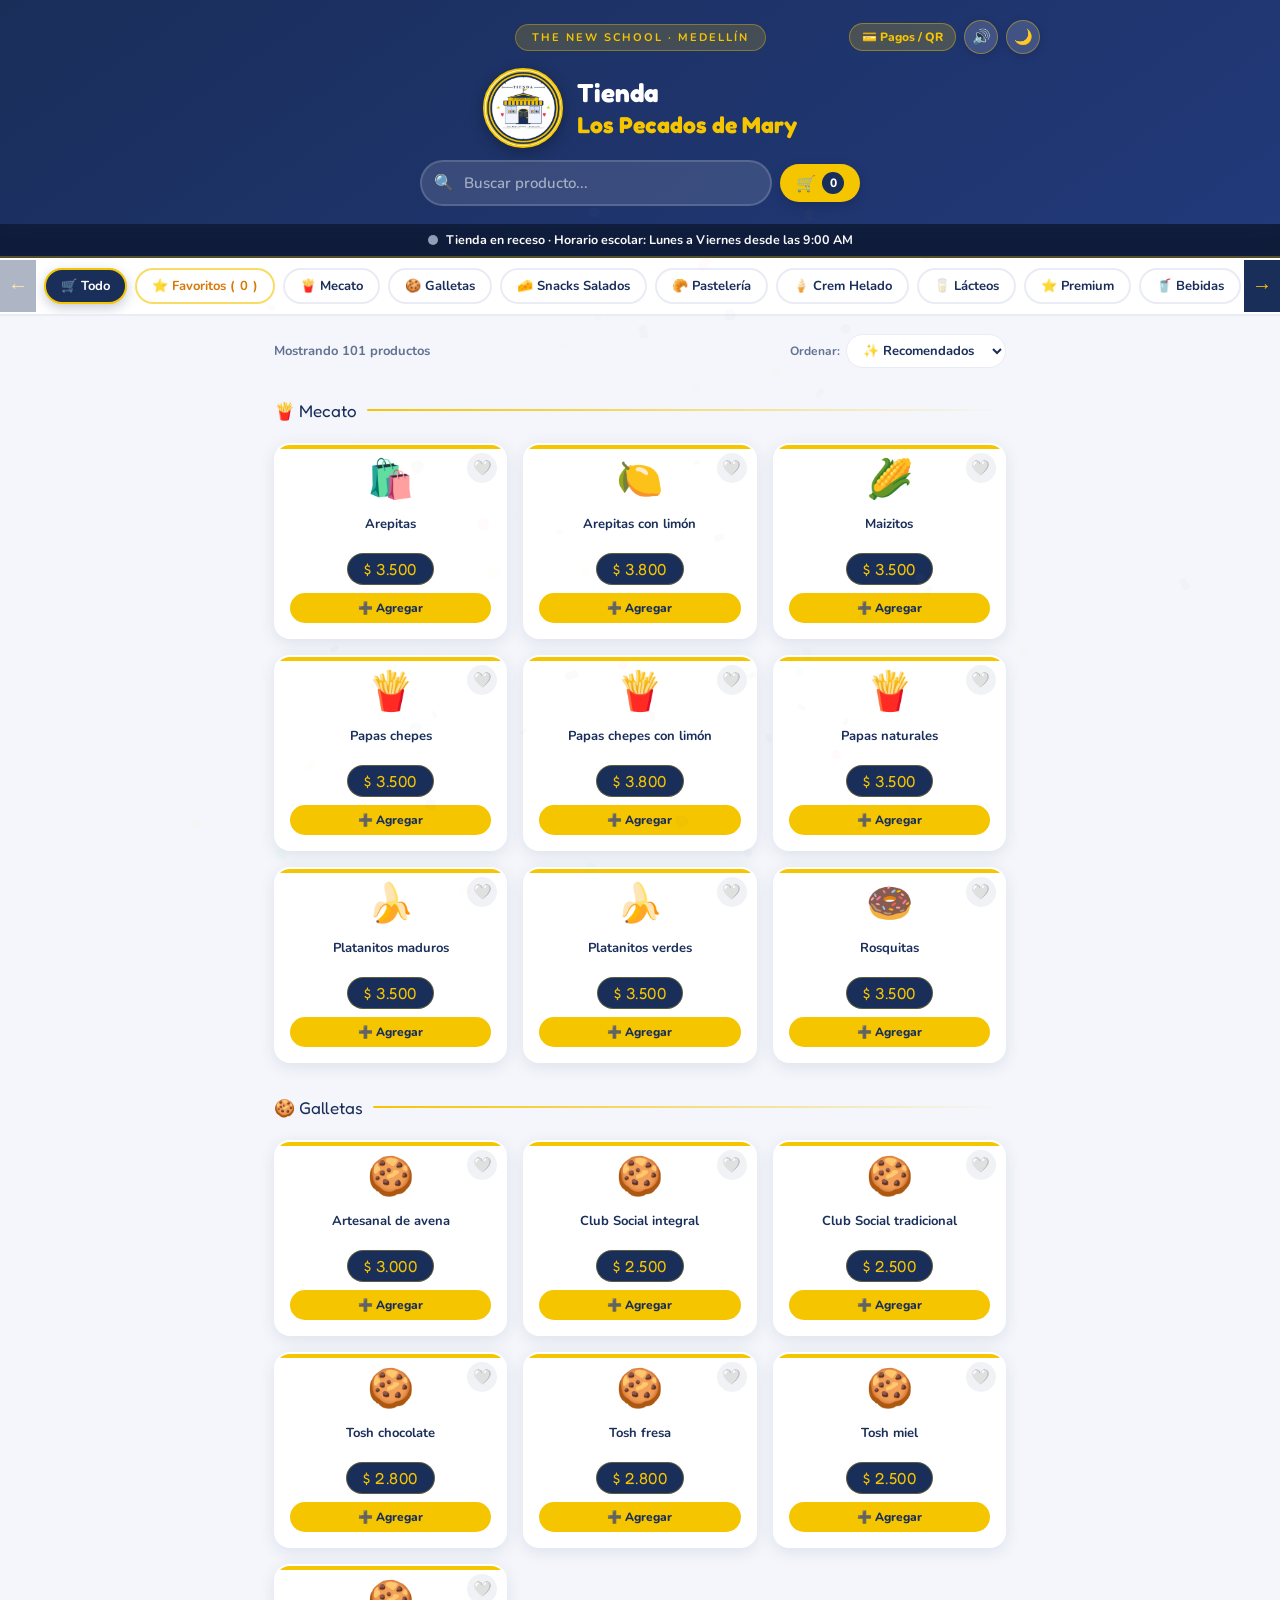
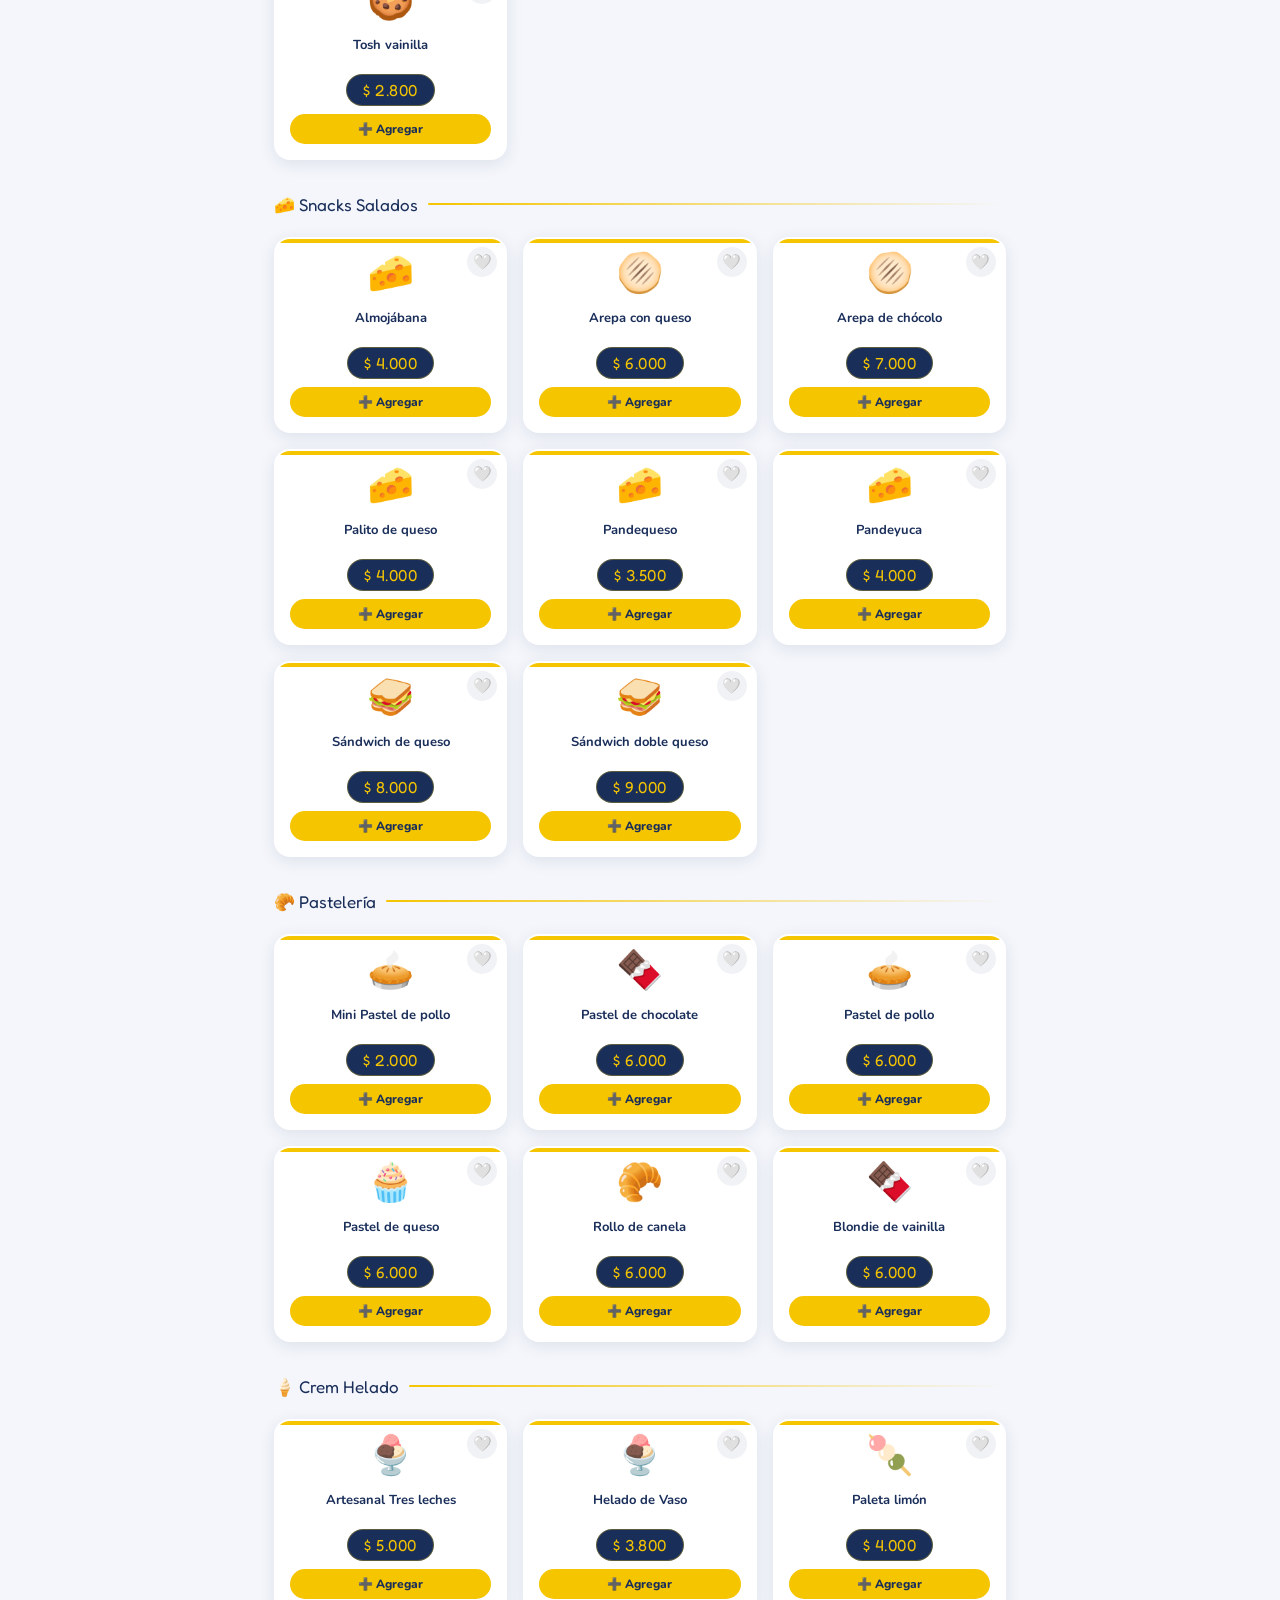
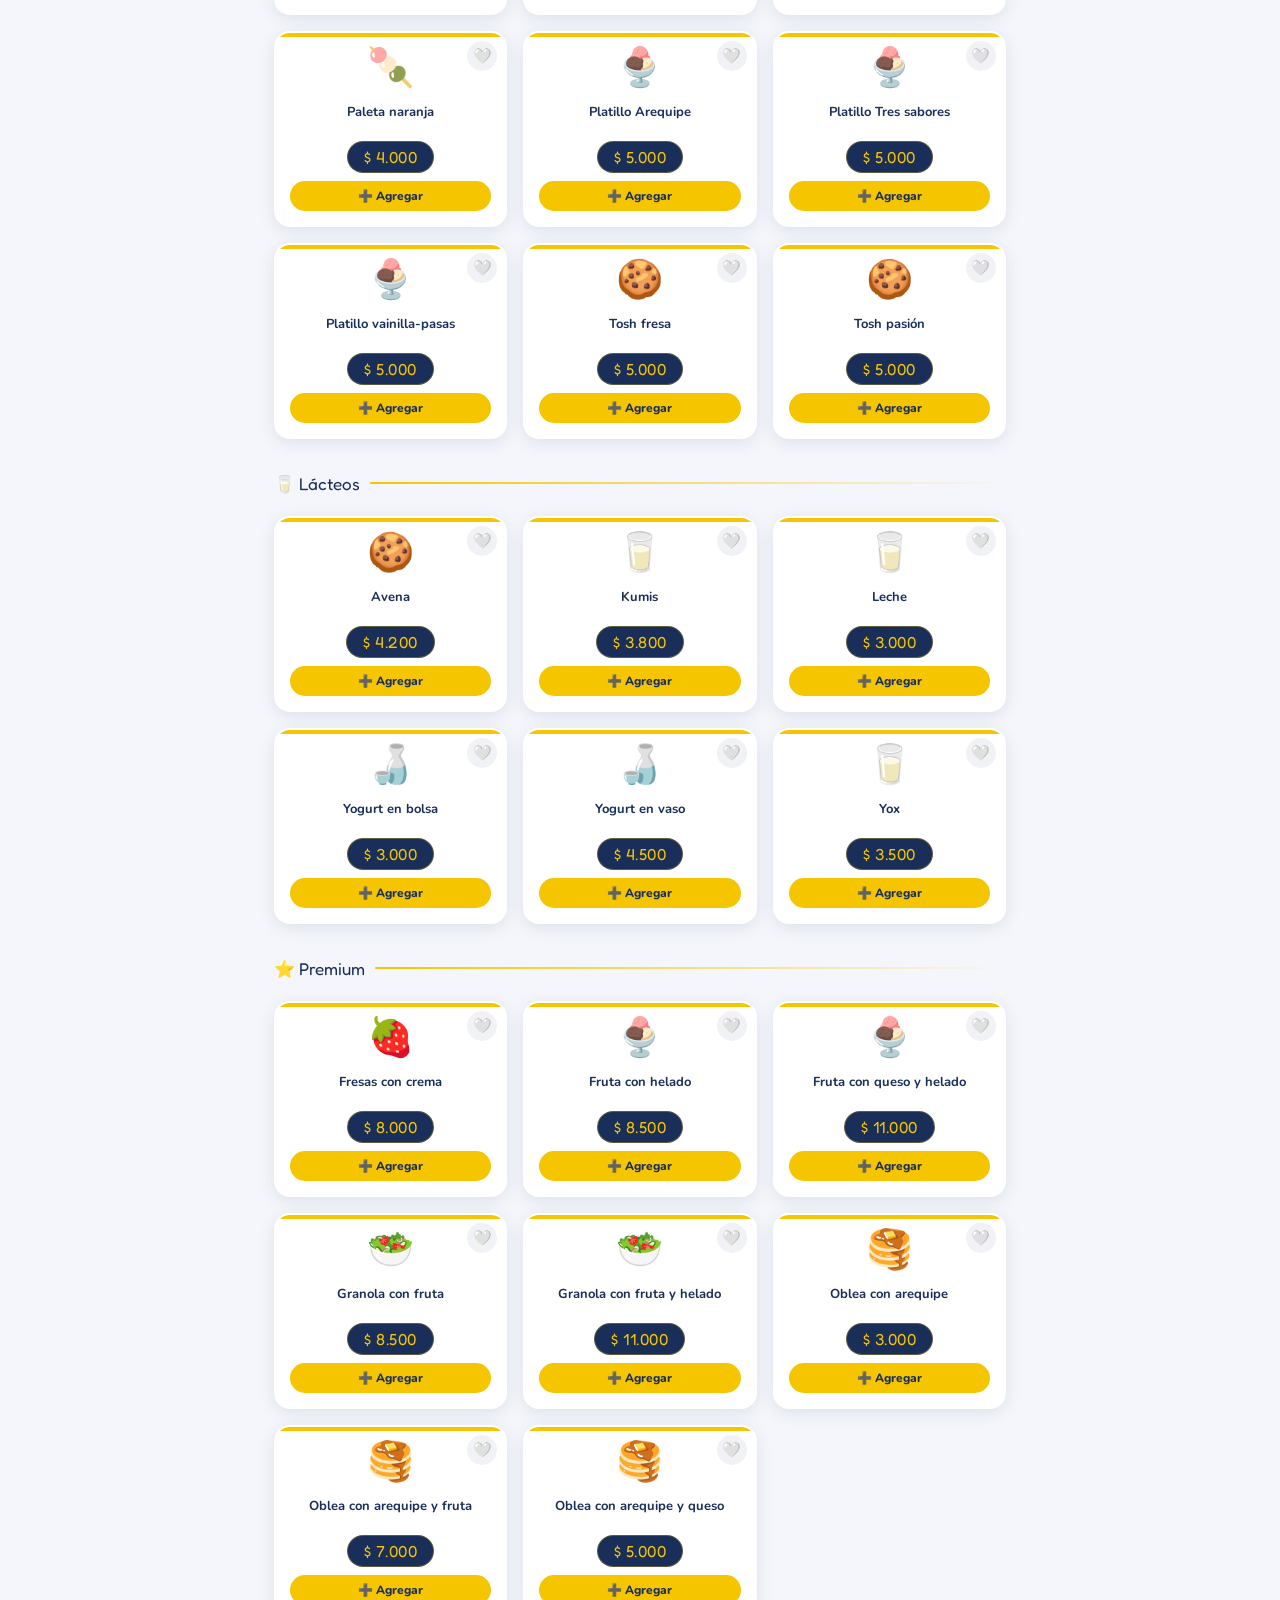
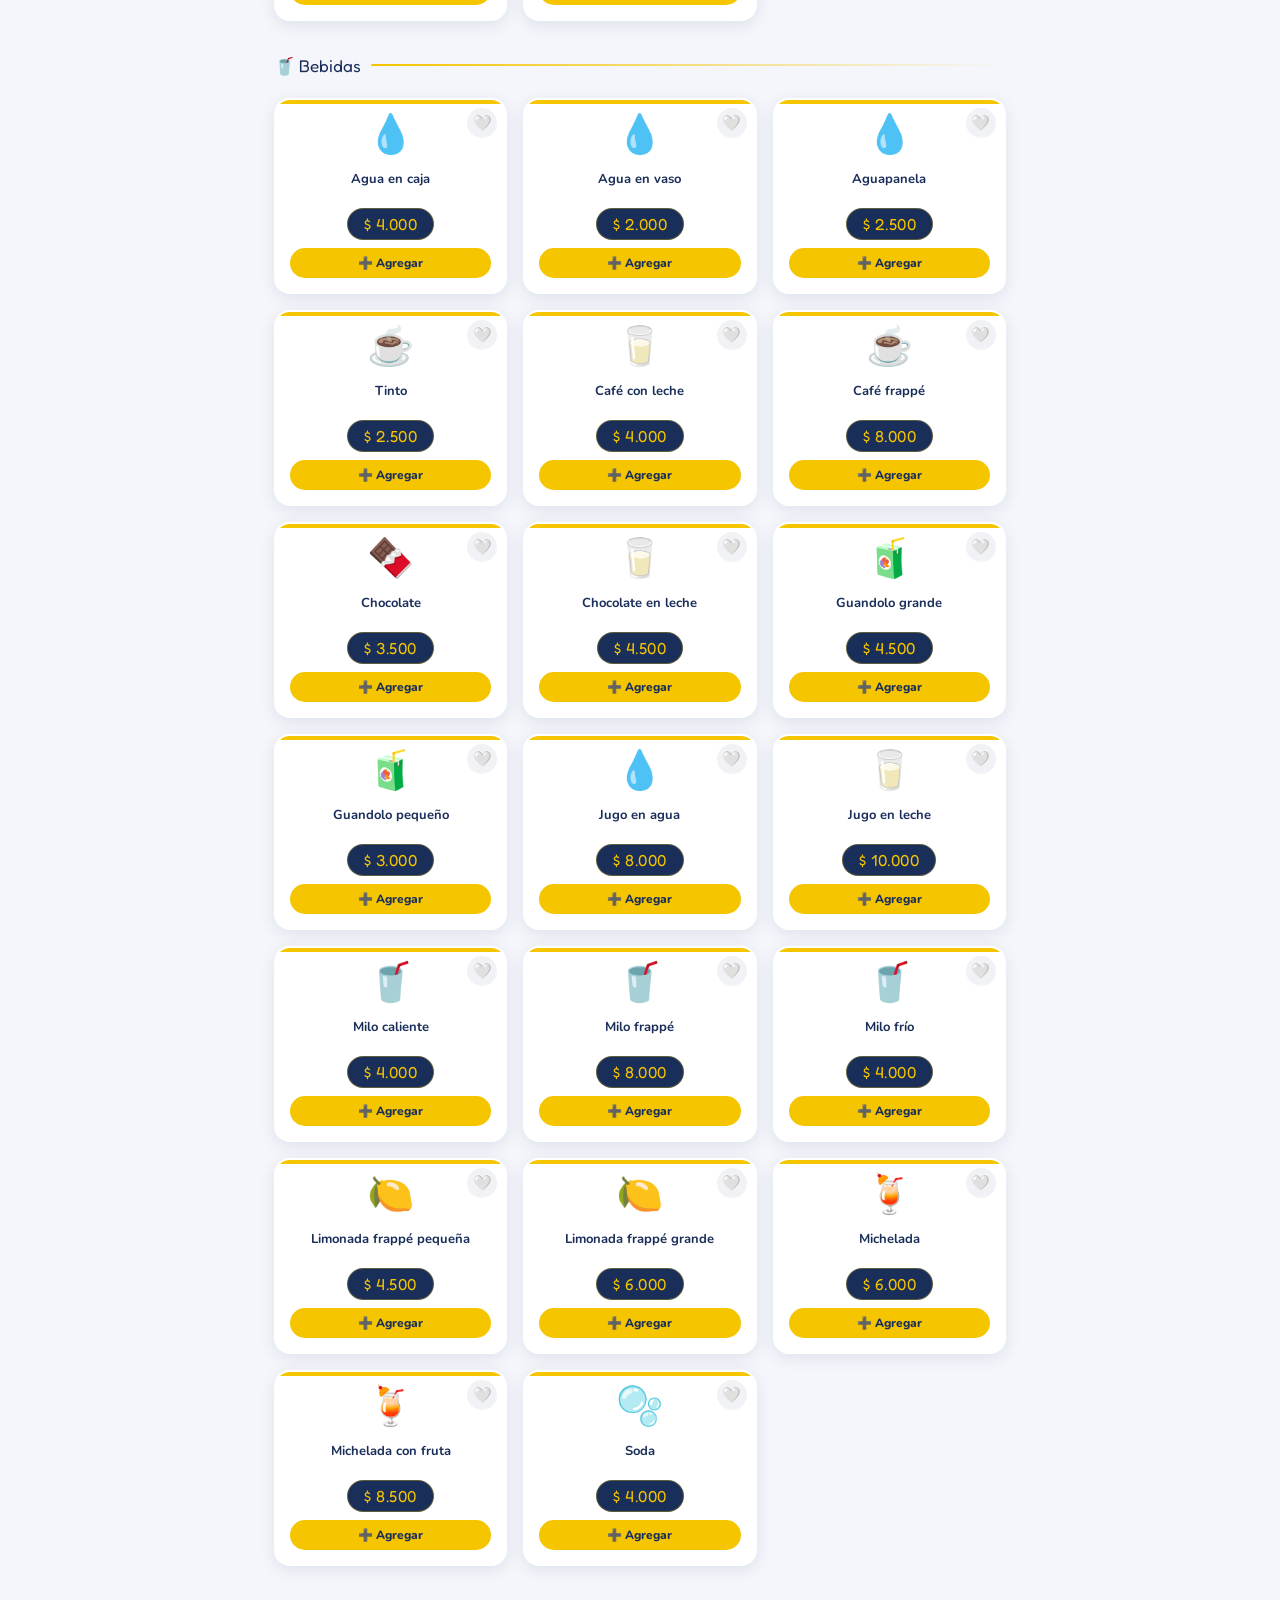
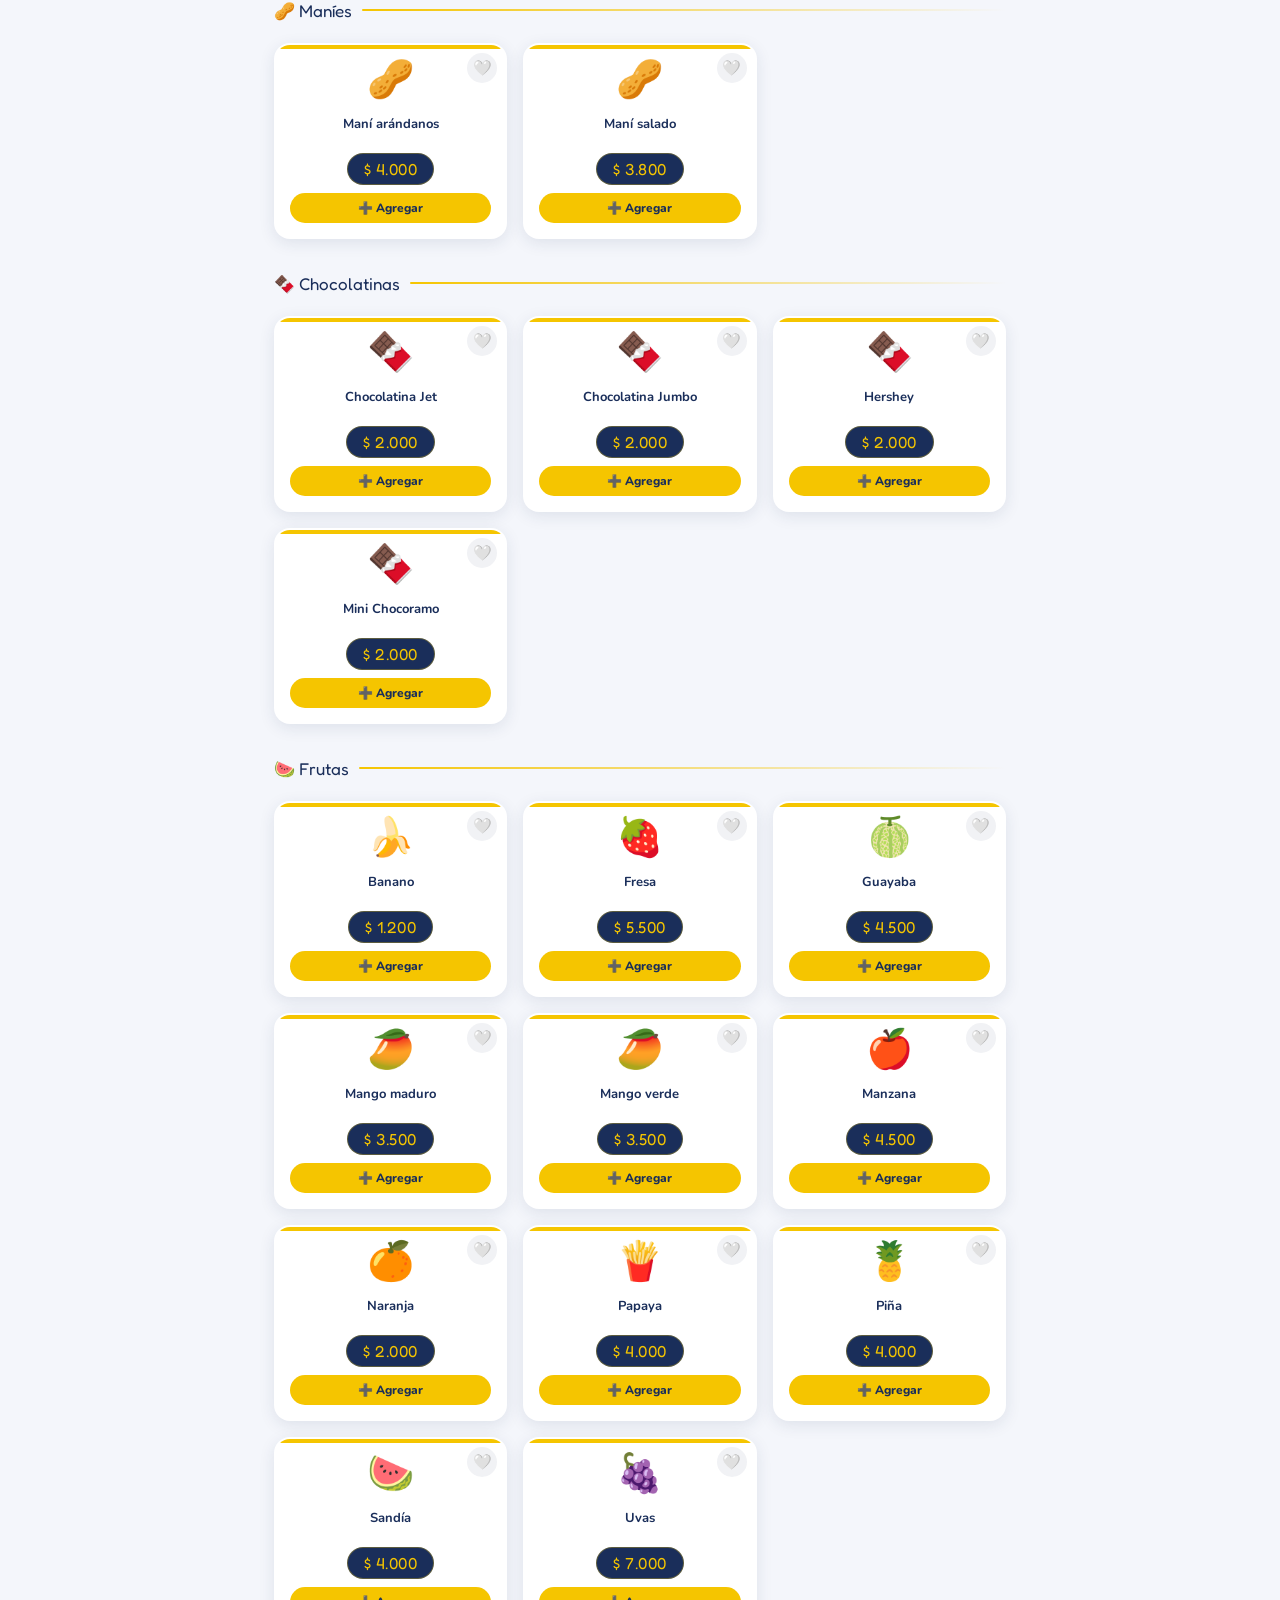
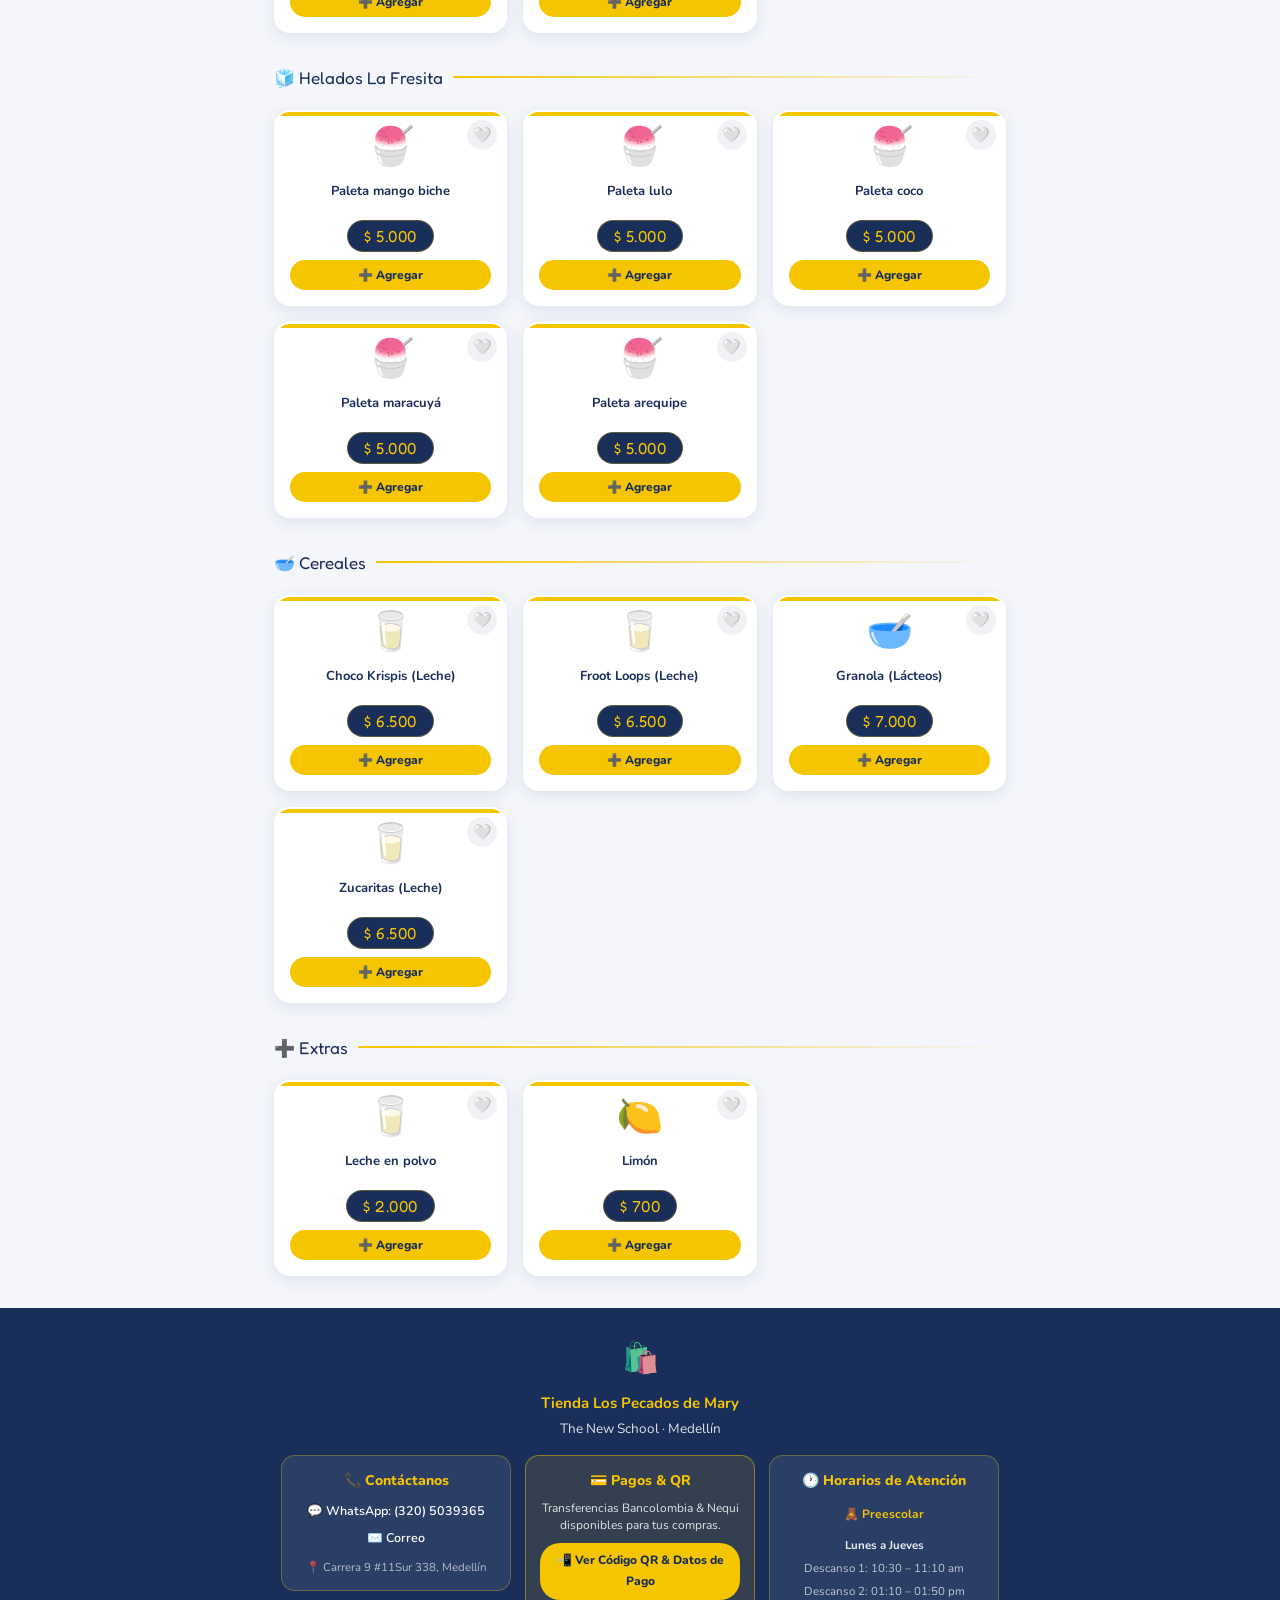
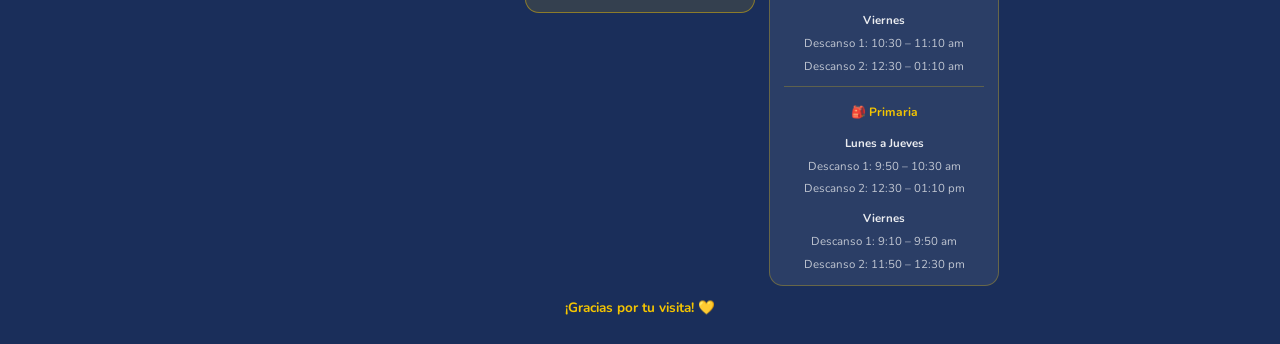
==== index.html @ e47e520d "retoque horarios y banco" ====
<!DOCTYPE html>
<html lang="es">
<head>
  <meta charset="UTF-8" />
  <meta name="viewport" content="width=device-width, initial-scale=1.0" />
  <title>Tienda Los Pecados de Mary – The New School</title>
  <link rel="preconnect" href="https://fonts.googleapis.com" />
  <link href="https://fonts.googleapis.com/css2?family=Nunito:wght@400;600;700;800;900&family=Fredoka+One&display=swap" rel="stylesheet" />
  <link rel="stylesheet" href="styles.css" />
</head>
<body>

  <!-- HEADER -->
  <header class="header">
    <div class="header-top">
      <div class="school-badge">The New School · Medellín</div>
      <div class="header-actions">
        <a href="pagos.html" class="header-pay-link" title="Ver código QR y cuentas de pago">
          💳 Pagos / QR
        </a>
        <button id="soundToggleBtn" class="sound-toggle-btn" aria-label="Activar o silenciar sonidos" title="Sonido activado">
          <span id="soundIcon">🔊</span>
        </button>
        <button id="themeToggleBtn" class="theme-toggle-btn" aria-label="Cambiar tema día/noche" title="Cambiar tema">
          <span id="themeIcon">🌙</span>
        </button>
      </div>
    </div>
    <div class="logo-area">
      <div class="logo-svg-wrap">
        <img src="logo.png" alt="Tienda Los Pecados de Mary - The New School" class="logo-img" />
      </div>
      <h1 class="store-title">Tienda<br><span>Los Pecados de Mary</span></h1>
    </div>

    <!-- SEARCH BAR & CART BUTTON -->
    <div class="search-wrap">
      <span class="search-icon">🔍</span>
      <input type="text" id="searchInput" placeholder="Buscar producto..." />
      <button id="cartToggleBtn" class="cart-toggle-btn" aria-label="Ver Pedido">
        🛒 <span id="cartBadge" class="cart-badge">0</span>
      </button>
    </div>
  </header>

  <!-- STORE REALTIME STATUS BANNER -->
  <div id="storeStatusBanner" class="status-banner">
    <div class="status-banner-content">
      <span class="status-indicator-dot" id="statusDot"></span>
      <span id="statusText" class="status-text">Verificando descansos escolares...</span>
    </div>
  </div>

  <!-- CATEGORY TABS -->
  <div class="cat-nav-wrap">
    <button class="cat-arrow" id="arrowLeft" aria-label="Anterior">&#8592;</button>
    <nav class="cat-nav" id="catNav">
      <button class="cat-btn active" data-cat="all">🛒 Todo</button>
      <button class="cat-btn cat-fav-btn" data-cat="favorites">⭐ Favoritos (<span id="favCount">0</span>)</button>
      <button class="cat-btn" data-cat="mecato">🍟 Mecato</button>
      <button class="cat-btn" data-cat="galletas">🍪 Galletas</button>
      <button class="cat-btn" data-cat="snacks">🧀 Snacks Salados</button>
      <button class="cat-btn" data-cat="pasteleria">🥐 Pastelería</button>
      <button class="cat-btn" data-cat="cremhelado">🍦 Crem Helado</button>
      <button class="cat-btn" data-cat="lacteos">🥛 Lácteos</button>
      <button class="cat-btn" data-cat="premium">⭐ Premium</button>
      <button class="cat-btn" data-cat="bebidas">🥤 Bebidas</button>
      <button class="cat-btn" data-cat="manis">🥜 Maníes</button>
      <button class="cat-btn" data-cat="chocolatinas">🍫 Chocolatinas</button>
      <button class="cat-btn" data-cat="frutas">🍉 Frutas</button>
      <button class="cat-btn" data-cat="helados">🧊 Helados La Fresita</button>
      <button class="cat-btn" data-cat="cereales">🥣 Cereales</button>
      <button class="cat-btn" data-cat="extras">➕ Extras</button>
    </nav>
    <button class="cat-arrow" id="arrowRight" aria-label="Siguiente">&#8594;</button>
  </div>

  <!-- PRODUCTS SECTION -->
  <main class="products-section" id="productsMain">
    <!-- Toolbar de filtros / contador y orden -->
    <div class="products-toolbar">
      <div class="toolbar-left">
        <span id="productsCount" class="products-count">Cargando productos...</span>
      </div>
      <div class="toolbar-right">
        <!-- <button id="surpriseMeBtn" class="surprise-btn" title="¿No sabes qué comer? ¡Gira la ruleta del recreo!">
          🎲 ¡Sorpréndeme!
        </button> -->
        <div class="sort-wrap">
          <label for="sortSelect" class="sort-label">Ordenar:</label>
          <select id="sortSelect" class="sort-select">
            <option value="default">✨ Recomendados</option>
            <option value="price-asc">💵 Menor precio</option>
            <option value="price-desc">💎 Mayor precio</option>
            <option value="name-asc">🔤 Nombre (A - Z)</option>
          </select>
        </div>
      </div>
    </div>

    <div id="noResults" class="no-results hidden">
      <span>😕</span>
      <p id="noResultsMsg">No encontramos ese producto.<br>¡Intenta con otra palabra!</p>
    </div>
    <div class="grid" id="productGrid"></div>
  </main>

  <!-- PRODUCT DETAIL MODAL -->
  <div id="productModal" class="product-modal hidden" role="dialog" aria-modal="true" aria-labelledby="detailTitle">
    <div class="product-modal-content">
      <button id="productModalCloseBtn" class="product-modal-close" aria-label="Cerrar">&times;</button>
      <div class="detail-header">
        <span id="detailEmoji" class="detail-emoji">🍟</span>
        <div class="detail-titles">
          <span id="detailCategory" class="detail-category">Mecato</span>
          <h2 id="detailTitle" class="detail-title">Nombre del Producto</h2>
          <span id="detailPriceUnit" class="detail-price-unit">$ 0</span>
        </div>
      </div>
      <div class="detail-body">
        <p id="detailDescription" class="detail-description">Delicioso producto disponible en la Tienda Los Pecados de Mary para disfrutar en tus descansos.</p>
        
        <div class="detail-qty-picker-wrap">
          <label class="qty-picker-label">Seleccionar cantidad:</label>
          <div class="detail-qty-control">
            <button id="detailBtnMinus" class="detail-qty-btn" aria-label="Disminuir cantidad">-</button>
            <input type="number" id="detailQtyInput" class="detail-qty-input" value="1" min="1" max="99" readonly />
            <button id="detailBtnPlus" class="detail-qty-btn" aria-label="Aumentar cantidad">+</button>
          </div>
          <div class="detail-quick-btns">
            <button class="quick-qty-btn" data-qty="1">+1</button>
            <button class="quick-qty-btn" data-qty="2">+2</button>
            <button class="quick-qty-btn" data-qty="3">+3</button>
            <button class="quick-qty-btn" data-qty="5">+5</button>
          </div>
        </div>

        <div class="detail-subtotal-row">
          <span>Subtotal:</span>
          <span id="detailSubtotalPrice" class="detail-subtotal-price">$ 0</span>
        </div>
      </div>
      <div class="detail-footer">
        <button id="detailAddToCartBtn" class="detail-add-btn">
          <span>🛒</span> Agregar al Pedido (<span id="detailBtnPrice">$ 0</span>)
        </button>
      </div>
    </div>
  </div>

  <!-- CART MODAL -->
  <div id="cartModal" class="cart-modal hidden" role="dialog" aria-modal="true" aria-labelledby="cartModalTitle">
    <div class="cart-modal-content">
      <div class="cart-modal-header">
        <div class="cart-header-title-wrap">
          <h2 id="cartModalTitle">🛒 Tu Pedido</h2>
          <span id="cartCountHeader" class="cart-count-pill">0 items</span>
        </div>
        <button id="cartCloseBtn" class="cart-close-btn" aria-label="Cerrar pedido">&times;</button>
      </div>
      <div id="cartItemsList" class="cart-items-list">
        <p class="empty-cart-msg">Tu pedido está vacío 🥑</p>
      </div>
      <div class="cart-modal-footer">
        <div class="cart-summary-box">
          <div class="cart-summary-row">
            <span>Cantidad de productos:</span>
            <span id="cartTotalItems">0</span>
          </div>
          <div class="cart-total-row">
            <span>Total:</span>
            <span id="cartTotal">$ 0</span>
          </div>
        </div>
        <div class="cart-actions-row">
          <button id="clearCartBtn" class="clear-cart-btn" aria-label="Vaciar Carrito">🗑️ Vaciar Carrito</button>
          <button id="continueShoppingBtn" class="continue-btn" aria-label="Seguir Explorando">Continuar</button>
        </div>
      </div>
    </div>
  </div>

  <!-- TOAST NOTIFICATION CONTAINER -->
  <div id="toastContainer" class="toast-container" aria-live="polite"></div>

  <!-- FOOTER -->
  <footer class="footer">
    <div class="footer-logo">🛍️</div>
    <p><strong>Tienda Los Pecados de Mary</strong></p>
    <p>The New School · Medellín</p>

    <div class="footer-columns">

      <!-- Contacto -->
      <div class="footer-contact">
        <p class="footer-contact-title">📞 Contáctanos</p>
        <a class="footer-link" href="https://api.whatsapp.com/send?phone=573205039365" target="_blank" rel="noopener noreferrer">
          💬 WhatsApp: (320) 5039365
        </a>
        <a class="footer-link" href="mailto:Correo@thenewschool.edu.co">
          ✉️ Correo
        </a>
        <p class="footer-address">📍 Carrera 9 #11Sur 338, Medellín</p>
      </div>

      <!-- Pagos & Transferencias -->
      <div class="footer-contact footer-payment-box">
        <p class="footer-contact-title">💳 Pagos & QR</p>
        <p class="footer-payment-desc">Transferencias Bancolombia & Nequi disponibles para tus compras.</p>
        <a href="pagos.html" class="footer-payment-btn">
          📲 Ver Código QR & Datos de Pago
        </a>
      </div>

      <!-- Horarios -->
      <div class="footer-contact">
        <p class="footer-contact-title">🕐 Horarios de Atención</p>

        <p class="footer-schedule-sub">🧸 Preescolar</p>
        <p class="footer-schedule-days">Lunes a Jueves</p>
        <p class="footer-schedule-time">Descanso 1: 10:30 – 11:10 am</p>
        <p class="footer-schedule-time">Descanso 2: 01:10 – 01:50 pm</p>
        <p class="footer-schedule-days" style="margin-top:5px;">Viernes</p>
        <p class="footer-schedule-time">Descanso 1: 10:30 – 11:10 am</p>
        <p class="footer-schedule-time">Descanso 2: 12:30 – 01:10 am</p>

        <div class="footer-schedule-divider"></div>

        <p class="footer-schedule-sub">🎒 Primaria</p>
        <p class="footer-schedule-days">Lunes a Jueves</p>
        <p class="footer-schedule-time">Descanso 1: 9:50 – 10:30 am</p>
        <p class="footer-schedule-time">Descanso 2: 12:30 – 01:10 pm</p>
        <p class="footer-schedule-days" style="margin-top:5px;">Viernes</p>
        <p class="footer-schedule-time">Descanso 1: 9:10 – 9:50 am</p>
        <p class="footer-schedule-time">Descanso 2: 11:50 – 12:30 pm</p>
      </div>

    </div>

    <p class="footer-note">¡Gracias por tu visita! 💛</p>
  </footer>

  <!-- BOTÓN SUBIR ARRIBA -->
  <button id="btnTop" class="btn-top" aria-label="Volver arriba">&#8679;</button>

  <!-- SURPRISE / ROULETTE MODAL -->
  <div id="surpriseModal" class="surprise-modal hidden" role="dialog" aria-modal="true" aria-labelledby="surpriseModalTitle">
    <div class="surprise-modal-content">
      <button id="surpriseCloseBtn" class="product-modal-close" aria-label="Cerrar">&times;</button>
      
      <div class="surprise-header">
        <span class="surprise-badge">🎲 The New School</span>
        <h2 id="surpriseModalTitle" class="surprise-title">Ruleta del Recreo</h2>
        <p class="surprise-subtitle">¿No sabes qué comer? ¡Deja que la suerte elija tu mecato de hoy!</p>
      </div>

      <div class="roulette-box">
        <div id="rouletteSlot" class="roulette-slot">
          <span id="rouletteEmoji" class="roulette-emoji">🎲</span>
          <div class="roulette-info">
            <span id="rouletteCat" class="roulette-cat">Toca para jugar</span>
            <h3 id="rouletteName" class="roulette-name">¿Cuál será tu snack?</h3>
            <span id="roulettePrice" class="roulette-price">$ 0</span>
          </div>
        </div>
      </div>

      <div class="surprise-actions">
        <button id="spinRouletteBtn" class="spin-btn">
          ✨ ¡Girar la Ruleta! 🎲
        </button>
        <button id="addSurpriseToCartBtn" class="surprise-add-cart-btn hidden">
          🛒 ¡Me lo llevo! Agregar al Pedido
        </button>
      </div>
    </div>
  </div>

  <script src="app.js"></script>
</body>
</html>
---- styles.css ----
/* =====================================================
   TIENDA LOS PECADOS DE MARY – The New School
   Colores: Azul marino #1a2e5a | Amarillo #f5c500 | Blanco #ffffff
   ===================================================== */

*, *::before, *::after { box-sizing: border-box; margin: 0; padding: 0; }

:root {
  --azul:       #1a2e5a;
  --azul2:      #22397a;
  --amarillo:   #f5c500;
  --amarillo2:  #ffd740;
  --blanco:     #ffffff;
  --gris-bg:    #f4f6fb;
  --gris-card:  #ffffff;
  --texto:      #1a2e5a;
  --texto-muted:#627293;
  --border:     #eaecf5;
  --shadow:     0 4px 16px rgba(26,46,90,0.10);
  --shadow-lg:  0 10px 30px rgba(26,46,90,0.18);
  --radius:     16px;
  --fav-color:  #e8455a;
  --success:    #10b981;
  --warning:    #f59e0b;
}

body.dark-theme {
  --azul:       #0d172e;
  --azul2:      #17264a;
  --amarillo:   #f5c500;
  --amarillo2:  #ffd740;
  --blanco:     #172138;
  --gris-bg:    #0b101d;
  --gris-card:  #151f34;
  --texto:      #e6edf8;
  --texto-muted:#96a6c7;
  --border:     #233252;
  --shadow:     0 4px 16px rgba(0,0,0,0.40);
  --shadow-lg:  0 10px 30px rgba(0,0,0,0.60);
}

html { scroll-behavior: smooth; }

body {
  font-family: 'Nunito', sans-serif;
  background: var(--gris-bg);
  color: var(--texto);
  min-height: 100vh;
  transition: background-color 0.3s ease, color 0.3s ease;
}

/* ====== HEADER ====== */
.header {
  background: linear-gradient(145deg, var(--azul) 0%, var(--azul2) 100%);
  padding: 14px 16px 16px;
  text-align: center;
  position: sticky;
  top: 0;
  z-index: 100;
  box-shadow: 0 4px 20px rgba(26,46,90,0.25);
}

.header-top {
  position: relative;
  display: flex;
  align-items: center;
  justify-content: center;
  min-height: 38px;
  margin-bottom: 12px;
  max-width: 800px;
  margin-left: auto;
  margin-right: auto;
}

.school-badge {
  display: inline-block;
  background: rgba(245,197,0,0.18);
  color: var(--amarillo);
  font-size: 11px;
  font-weight: 700;
  letter-spacing: 2px;
  padding: 5px 16px;
  border-radius: 20px;
  border: 1px solid rgba(245,197,0,0.35);
  text-transform: uppercase;
  margin: 0 auto;
  text-align: center;
}

.header-actions {
  position: absolute;
  right: 0;
  top: 50%;
  transform: translateY(-50%);
  display: flex;
  align-items: center;
  gap: 8px;
}

.header-pay-link {
  background: rgba(245,197,0,0.20);
  color: var(--amarillo);
  text-decoration: none;
  font-size: 12px;
  font-weight: 800;
  padding: 5px 12px;
  border-radius: 20px;
  border: 1px solid rgba(245,197,0,0.4);
  transition: background 0.18s, transform 0.18s;
  display: inline-flex;
  align-items: center;
  gap: 4px;
}

.header-pay-link:hover {
  background: var(--amarillo);
  color: var(--azul);
  transform: scale(1.05);
}

.sound-toggle-btn,
.theme-toggle-btn {
  background: rgba(255,255,255,0.15);
  border: 1px solid rgba(245,197,0,0.4);
  color: var(--amarillo);
  border-radius: 50%;
  width: 34px;
  height: 34px;
  display: flex;
  align-items: center;
  justify-content: center;
  font-size: 15px;
  cursor: pointer;
  transition: transform 0.2s, background 0.2s, border-color 0.2s;
  box-shadow: 0 2px 8px rgba(0,0,0,0.15);
}

.sound-toggle-btn:hover,
.theme-toggle-btn:hover {
  transform: scale(1.1);
  background: rgba(245,197,0,0.25);
  border-color: var(--amarillo);
}

.logo-area {
  display: flex;
  align-items: center;
  justify-content: center;
  gap: 14px;
  margin-bottom: 12px;
}

.logo-svg-wrap {
  width: 72px;
  height: 72px;
  border-radius: 50%;
  overflow: hidden;
  background: #ffffff;
  display: flex;
  align-items: center;
  justify-content: center;
  box-shadow: 0 4px 14px rgba(0,0,0,0.3);
  border: 2px solid var(--amarillo);
  flex-shrink: 0;
}

.logo-img {
  width: 100%;
  height: 100%;
  object-fit: cover;
  display: block;
}

.store-title {
  font-family: 'Fredoka One', cursive;
  color: #ffffff;
  font-size: 22px;
  line-height: 1.2;
  text-align: left;
}

.store-title span {
  color: var(--amarillo);
  font-size: 20px;
}

/* Search */
.search-wrap {
  position: relative;
  max-width: 440px;
  margin: 0 auto;
  display: flex;
  align-items: center;
  gap: 8px;
}

.search-icon {
  position: absolute;
  left: 14px;
  top: 50%;
  transform: translateY(-50%);
  font-size: 16px;
  pointer-events: none;
}

#searchInput {
  flex: 1;
  padding: 11px 16px 11px 42px;
  border-radius: 30px;
  border: 2px solid rgba(255,255,255,0.15);
  background: rgba(255,255,255,0.12);
  color: #ffffff;
  font-family: 'Nunito', sans-serif;
  font-size: 15px;
  font-weight: 600;
  outline: none;
  transition: border 0.2s, background 0.2s;
}

#searchInput::placeholder { color: rgba(255,255,255,0.55); }

#searchInput:focus {
  border-color: var(--amarillo);
  background: rgba(255,255,255,0.20);
}

/* Cart Toggle Button */
.cart-toggle-btn {
  background: var(--amarillo);
  color: var(--azul);
  border: none;
  border-radius: 30px;
  padding: 8px 16px;
  font-family: 'Fredoka One', cursive;
  font-size: 16px;
  cursor: pointer;
  display: flex;
  align-items: center;
  gap: 6px;
  box-shadow: 0 4px 12px rgba(0,0,0,0.15);
  transition: transform 0.18s, background 0.18s;
  flex-shrink: 0;
}

.cart-toggle-btn:hover {
  background: var(--amarillo2);
  transform: scale(1.05);
}

.cart-badge {
  background: var(--azul);
  color: #ffffff;
  border-radius: 50%;
  width: 22px;
  height: 22px;
  display: inline-flex;
  align-items: center;
  justify-content: center;
  font-size: 12px;
  font-family: 'Nunito', sans-serif;
  font-weight: 800;
  transition: transform 0.2s;
}

@keyframes cartPulse {
  0% { transform: scale(1); }
  50% { transform: scale(1.35); }
  100% { transform: scale(1); }
}

.cart-pulse {
  animation: cartPulse 0.35s ease;
}

/* ====== STATUS REALTIME BANNER ====== */
.status-banner {
  background: #0f1c3a;
  color: #ffffff;
  border-bottom: 2px solid rgba(245,197,0,0.3);
  padding: 7px 14px;
  text-align: center;
  font-size: 12.5px;
  font-weight: 700;
  transition: background-color 0.3s;
}

body.dark-theme .status-banner {
  background: #090e1a;
}

.status-banner-content {
  display: inline-flex;
  align-items: center;
  justify-content: center;
  gap: 8px;
}

.status-indicator-dot {
  width: 10px;
  height: 10px;
  border-radius: 50%;
  background: #10b981;
  display: inline-block;
  box-shadow: 0 0 8px #10b981;
  animation: pulseDot 1.8s infinite;
}

@keyframes pulseDot {
  0% { transform: scale(0.95); opacity: 0.8; }
  50% { transform: scale(1.2); opacity: 1; box-shadow: 0 0 12px #10b981; }
  100% { transform: scale(0.95); opacity: 0.8; }
}

.status-indicator-dot.break-active {
  background: #10b981;
  box-shadow: 0 0 8px #10b981;
}

.status-indicator-dot.break-soon {
  background: #f59e0b;
  box-shadow: 0 0 8px #f59e0b;
}

.status-indicator-dot.break-closed {
  background: #94a3b8;
  box-shadow: none;
  animation: none;
}

/* ====== CATEGORY NAV ====== */
.cat-nav-wrap {
  display: flex;
  align-items: center;
  background: var(--blanco);
  border-bottom: 2px solid var(--border);
  position: relative;
  transition: background-color 0.3s ease, border-color 0.3s ease;
}

.cat-arrow {
  flex-shrink: 0;
  width: 36px;
  height: 100%;
  min-height: 52px;
  background: var(--azul);
  color: var(--amarillo);
  border: none;
  font-size: 20px;
  font-weight: 900;
  cursor: pointer;
  display: flex;
  align-items: center;
  justify-content: center;
  transition: background 0.18s, transform 0.12s, opacity 0.2s;
  z-index: 2;
  user-select: none;
}

.cat-arrow:hover {
  background: var(--azul2);
  transform: scale(1.08);
}

.cat-arrow:active {
  transform: scale(0.95);
}

#arrowLeft  { border-radius: 0; }
#arrowRight { border-radius: 0; }

.cat-nav {
  display: flex;
  gap: 8px;
  padding: 10px 8px;
  overflow-x: auto;
  flex: 1;
  scrollbar-width: none;
  -ms-overflow-style: none;
  scroll-behavior: smooth;
}

.cat-nav::-webkit-scrollbar { display: none; }

.cat-btn {
  display: inline-flex;
  align-items: center;
  gap: 5px;
  white-space: nowrap;
  padding: 7px 15px;
  border-radius: 30px;
  border: 2px solid var(--border);
  background: var(--gris-card);
  color: var(--texto);
  font-family: 'Nunito', sans-serif;
  font-size: 13px;
  font-weight: 700;
  cursor: pointer;
  transition: all 0.18s ease;
  flex-shrink: 0;
}

.cat-btn:hover {
  border-color: var(--amarillo);
  background: var(--gris-bg);
  transform: translateY(-1px);
}

.cat-btn.active {
  background: var(--azul);
  color: #ffffff;
  border-color: var(--amarillo);
  box-shadow: 0 4px 12px rgba(26,46,90,0.25);
}

body.dark-theme .cat-btn.active {
  background: var(--azul2);
  color: var(--amarillo);
}

/* Category Favorites Button */
.cat-fav-btn {
  border-color: rgba(245,197,0,0.6);
  color: #d97706;
}

body.dark-theme .cat-fav-btn {
  color: #fcd34d;
}

.cat-fav-btn.active {
  background: #d97706 !important;
  color: #ffffff !important;
  border-color: #d97706 !important;
}

/* ====== PRODUCTS SECTION ====== */
.products-section {
  padding: 18px 14px 32px;
  max-width: 760px;
  margin: 0 auto;
}

/* Products Toolbar */
.products-toolbar {
  display: flex;
  justify-content: space-between;
  align-items: center;
  margin-bottom: 14px;
  flex-wrap: wrap;
  gap: 10px;
}

.toolbar-left {
  display: flex;
  align-items: center;
}

.toolbar-right {
  display: flex;
  align-items: center;
  gap: 8px;
  flex-wrap: wrap;
}

.products-count {
  font-size: 13px;
  font-weight: 700;
  color: var(--texto-muted);
}

.surprise-btn {
  background: linear-gradient(135deg, #f59e0b 0%, #ec4899 50%, #8b5cf6 100%);
  color: #ffffff;
  border: none;
  font-family: 'Nunito', sans-serif;
  font-weight: 800;
  font-size: 12.5px;
  padding: 6px 14px;
  border-radius: 20px;
  cursor: pointer;
  box-shadow: 0 3px 12px rgba(236, 72, 153, 0.35);
  transition: transform 0.18s ease, box-shadow 0.18s ease;
  display: inline-flex;
  align-items: center;
  gap: 4px;
  animation: surpriseGlow 2.5s infinite;
}

@keyframes surpriseGlow {
  0% { transform: scale(1); box-shadow: 0 3px 12px rgba(236, 72, 153, 0.35); }
  50% { transform: scale(1.04); box-shadow: 0 4px 18px rgba(139, 92, 246, 0.55); }
  100% { transform: scale(1); box-shadow: 0 3px 12px rgba(236, 72, 153, 0.35); }
}

.surprise-btn:hover {
  transform: scale(1.08) !important;
  box-shadow: 0 6px 20px rgba(139, 92, 246, 0.65) !important;
}

.sort-wrap {
  display: flex;
  align-items: center;
  gap: 6px;
}

.sort-label {
  font-size: 12px;
  font-weight: 700;
  color: var(--texto-muted);
}

.sort-select {
  padding: 6px 12px;
  border-radius: 20px;
  border: 1.5px solid var(--border);
  background: var(--gris-card);
  color: var(--texto);
  font-family: 'Nunito', sans-serif;
  font-size: 13px;
  font-weight: 700;
  outline: none;
  cursor: pointer;
  transition: border-color 0.2s;
}

.sort-select:focus {
  border-color: var(--amarillo);
}

/* Category heading inside grid */
.cat-heading {
  grid-column: 1 / -1;
  display: flex;
  align-items: center;
  gap: 10px;
  margin: 18px 0 6px;
  animation: cardFadeInUp 0.3s ease-out backwards;
}

.cat-heading-line {
  flex: 1;
  height: 2px;
  background: linear-gradient(to right, var(--amarillo), transparent);
  border-radius: 2px;
}

.cat-heading-text {
  font-family: 'Fredoka One', cursive;
  font-size: 17px;
  color: var(--texto);
  white-space: nowrap;
}

/* Grid */
.grid {
  display: grid;
  grid-template-columns: repeat(2, 1fr);
  gap: 12px;
}

/* Product Card con Animación de Entrada */
@keyframes cardFadeInUp {
  0% {
    opacity: 0;
    transform: translateY(20px) scale(0.95);
  }
  100% {
    opacity: 1;
    transform: translateY(0) scale(1);
  }
}

.card {
  background: var(--gris-card);
  border-radius: var(--radius);
  padding: 16px 14px 14px;
  display: flex;
  flex-direction: column;
  align-items: center;
  text-align: center;
  box-shadow: var(--shadow);
  border: 2px solid transparent;
  transition: transform 0.18s ease, border-color 0.18s ease, box-shadow 0.18s ease, background-color 0.3s ease;
  position: relative;
  overflow: hidden;
  cursor: pointer;
  animation: cardFadeInUp 0.4s cubic-bezier(0.16, 1, 0.3, 1) backwards;
}

.card::before {
  content: '';
  position: absolute;
  top: 0; left: 0; right: 0;
  height: 4px;
  background: var(--amarillo);
  border-radius: var(--radius) var(--radius) 0 0;
}

.card:hover {
  transform: translateY(-4px);
  border-color: var(--amarillo);
  box-shadow: var(--shadow-lg);
}

/* Card Favorite Button */
.card-fav-btn {
  position: absolute;
  top: 8px;
  right: 8px;
  background: rgba(26,46,90,0.06);
  border: none;
  border-radius: 50%;
  width: 30px;
  height: 30px;
  display: flex;
  align-items: center;
  justify-content: center;
  cursor: pointer;
  font-size: 15px;
  color: var(--texto-muted);
  transition: transform 0.18s ease, background 0.18s, color 0.18s;
  z-index: 2;
}

body.dark-theme .card-fav-btn {
  background: rgba(255,255,255,0.08);
}

.card-fav-btn:hover {
  transform: scale(1.18);
  background: rgba(232,69,90,0.15);
  color: var(--fav-color);
}

.card-fav-btn.is-fav {
  color: var(--fav-color);
  background: rgba(232,69,90,0.15);
}

.card-emoji {
  font-size: 38px;
  margin-bottom: 8px;
  display: block;
  line-height: 1;
}

.card-name {
  font-size: 13px;
  font-weight: 700;
  color: var(--texto);
  line-height: 1.35;
  margin-bottom: 10px;
  min-height: 36px;
  display: flex;
  align-items: center;
  justify-content: center;
}

.card-price {
  background: var(--azul);
  color: var(--amarillo);
  font-family: 'Fredoka One', cursive;
  font-size: 16px;
  padding: 5px 16px;
  border-radius: 30px;
  letter-spacing: 0.5px;
  display: inline-block;
  margin-bottom: 8px;
  border: 1px solid rgba(245,197,0,0.3);
}

body.dark-theme .card-price {
  background: var(--azul2);
}

/* Add to Cart Button on Card */
.add-btn {
  background: var(--amarillo);
  color: #1a2e5a;
  border: none;
  padding: 7px 14px;
  border-radius: 20px;
  font-family: 'Nunito', sans-serif;
  font-weight: 800;
  font-size: 12px;
  cursor: pointer;
  transition: all 0.18s ease;
  width: 100%;
}

.add-btn:hover {
  background: var(--amarillo2);
  transform: scale(1.03);
}

.add-btn:active {
  transform: scale(0.97);
}

/* No results */
.no-results {
  text-align: center;
  padding: 48px 20px;
  color: var(--texto-muted);
}

.no-results span { font-size: 52px; display: block; margin-bottom: 12px; }
.no-results p { font-size: 16px; font-weight: 600; line-height: 1.6; }

.hidden { display: none !important; }

/* ====== PRODUCT DETAIL MODAL ====== */
.product-modal {
  position: fixed;
  top: 0; left: 0; right: 0; bottom: 0;
  background: rgba(13, 19, 35, 0.75);
  backdrop-filter: blur(6px);
  z-index: 1100;
  display: flex;
  align-items: center;
  justify-content: center;
  padding: 16px;
  transition: opacity 0.2s ease;
}

.product-modal-content {
  background: var(--gris-card);
  width: 100%;
  max-width: 420px;
  border-radius: var(--radius);
  box-shadow: var(--shadow-lg);
  display: flex;
  flex-direction: column;
  overflow: hidden;
  border: 3px solid var(--amarillo);
  position: relative;
  animation: modalPop 0.22s ease-out;
}

.product-modal-close {
  position: absolute;
  top: 10px;
  right: 12px;
  background: rgba(26,46,90,0.1);
  border: none;
  color: var(--texto);
  font-size: 26px;
  width: 32px;
  height: 32px;
  border-radius: 50%;
  display: flex;
  align-items: center;
  justify-content: center;
  cursor: pointer;
  line-height: 1;
  transition: background 0.15s, transform 0.15s;
  z-index: 5;
}

body.dark-theme .product-modal-close {
  background: rgba(255,255,255,0.12);
}

.product-modal-close:hover {
  background: var(--amarillo);
  color: var(--azul);
  transform: scale(1.1);
}

.detail-header {
  padding: 22px 18px 14px;
  background: linear-gradient(180deg, var(--gris-bg) 0%, var(--gris-card) 100%);
  display: flex;
  align-items: center;
  gap: 16px;
  border-bottom: 1px solid var(--border);
}

.detail-emoji {
  font-size: 56px;
  line-height: 1;
  filter: drop-shadow(0 4px 8px rgba(0,0,0,0.12));
}

.detail-titles {
  display: flex;
  flex-direction: column;
  gap: 2px;
}

.detail-category {
  font-size: 11px;
  font-weight: 800;
  text-transform: uppercase;
  color: var(--amarillo);
  background: var(--azul);
  padding: 2px 8px;
  border-radius: 10px;
  align-self: flex-start;
}

body.dark-theme .detail-category {
  background: var(--azul2);
}

.detail-title {
  font-family: 'Fredoka One', cursive;
  font-size: 19px;
  color: var(--texto);
  margin-top: 2px;
}

.detail-price-unit {
  font-size: 14px;
  font-weight: 700;
  color: var(--texto-muted);
}

.detail-body {
  padding: 16px 18px;
  display: flex;
  flex-direction: column;
  gap: 14px;
}

.detail-description {
  font-size: 13.5px;
  color: var(--texto-muted);
  line-height: 1.5;
}

.detail-qty-picker-wrap {
  background: var(--gris-bg);
  padding: 12px;
  border-radius: 12px;
  border: 1px solid var(--border);
  display: flex;
  flex-direction: column;
  align-items: center;
  gap: 10px;
}

.qty-picker-label {
  font-size: 12px;
  font-weight: 800;
  color: var(--texto-muted);
  text-transform: uppercase;
  letter-spacing: 0.5px;
}

.detail-qty-control {
  display: flex;
  align-items: center;
  gap: 12px;
}

.detail-qty-btn {
  background: var(--gris-card);
  border: 1.5px solid var(--border);
  color: var(--texto);
  width: 36px;
  height: 36px;
  border-radius: 50%;
  font-size: 18px;
  font-weight: 900;
  cursor: pointer;
  display: flex;
  align-items: center;
  justify-content: center;
  transition: all 0.15s ease;
}

.detail-qty-btn:hover {
  background: var(--amarillo);
  color: #1a2e5a;
  border-color: var(--amarillo);
  transform: scale(1.1);
}

.detail-qty-input {
  width: 50px;
  text-align: center;
  font-family: 'Fredoka One', cursive;
  font-size: 20px;
  border: none;
  background: transparent;
  color: var(--texto);
  outline: none;
}

.detail-quick-btns {
  display: flex;
  gap: 6px;
}

.quick-qty-btn {
  background: var(--gris-card);
  border: 1px solid var(--border);
  color: var(--texto);
  padding: 4px 10px;
  border-radius: 14px;
  font-size: 11px;
  font-weight: 800;
  cursor: pointer;
  transition: all 0.15s ease;
}

.quick-qty-btn:hover {
  background: var(--amarillo);
  color: var(--azul);
  border-color: var(--amarillo);
}

.detail-subtotal-row {
  display: flex;
  justify-content: space-between;
  align-items: center;
  font-size: 14px;
  font-weight: 700;
  color: var(--texto-muted);
  padding-top: 4px;
}

.detail-subtotal-price {
  font-family: 'Fredoka One', cursive;
  font-size: 18px;
  color: var(--texto);
}

body.dark-theme .detail-subtotal-price {
  color: var(--amarillo);
}

.detail-footer {
  padding: 12px 18px 16px;
  background: var(--gris-bg);
  border-top: 1px solid var(--border);
}

.detail-add-btn {
  width: 100%;
  background: var(--amarillo);
  color: var(--azul);
  border: none;
  padding: 12px;
  border-radius: 25px;
  font-family: 'Fredoka One', cursive;
  font-size: 15px;
  cursor: pointer;
  transition: transform 0.18s, background 0.18s;
  display: flex;
  align-items: center;
  justify-content: center;
  gap: 8px;
  box-shadow: 0 4px 12px rgba(245,197,0,0.3);
}

.detail-add-btn:hover {
  background: var(--amarillo2);
  transform: translateY(-2px);
}

/* ====== CART MODAL ====== */
.cart-modal {
  position: fixed;
  top: 0; left: 0; right: 0; bottom: 0;
  background: rgba(13, 19, 35, 0.7);
  backdrop-filter: blur(5px);
  z-index: 1000;
  display: flex;
  align-items: center;
  justify-content: center;
  padding: 16px;
  opacity: 1;
  transition: opacity 0.2s ease;
}

.cart-modal-content {
  background: var(--gris-card);
  width: 100%;
  max-width: 440px;
  border-radius: var(--radius);
  box-shadow: var(--shadow-lg);
  display: flex;
  flex-direction: column;
  max-height: 85vh;
  overflow: hidden;
  border: 3px solid var(--amarillo);
  animation: modalPop 0.22s ease-out;
}

@keyframes modalPop {
  0% { transform: scale(0.92); opacity: 0; }
  100% { transform: scale(1); opacity: 1; }
}

.cart-modal-header {
  background: var(--azul);
  color: #ffffff;
  padding: 14px 18px;
  display: flex;
  justify-content: space-between;
  align-items: center;
}

.cart-header-title-wrap {
  display: flex;
  align-items: center;
  gap: 8px;
}

.cart-modal-header h2 {
  font-family: 'Fredoka One', cursive;
  font-size: 18px;
  color: var(--amarillo);
}

.cart-count-pill {
  background: rgba(245,197,0,0.25);
  color: var(--amarillo);
  font-size: 11px;
  font-weight: 800;
  padding: 3px 9px;
  border-radius: 12px;
}

.cart-close-btn {
  background: transparent;
  border: none;
  color: #ffffff;
  font-size: 26px;
  cursor: pointer;
  line-height: 1;
  transition: transform 0.15s, color 0.15s;
}

.cart-close-btn:hover {
  color: var(--amarillo);
  transform: scale(1.15);
}

.cart-items-list {
  padding: 16px;
  overflow-y: auto;
  flex: 1;
  display: flex;
  flex-direction: column;
  gap: 12px;
}

.empty-cart-msg {
  text-align: center;
  color: var(--texto-muted);
  font-weight: 600;
  padding: 30px 0;
  font-size: 15px;
}

@keyframes cartItemSlideOut {
  0% {
    opacity: 1;
    transform: translateX(0) scale(1);
    background: transparent;
    max-height: 80px;
  }
  25% {
    background: rgba(239, 68, 68, 0.15);
    transform: translateX(-8px) scale(0.98);
  }
  100% {
    opacity: 0;
    transform: translateX(110%) scale(0.85);
    max-height: 0;
    padding-top: 0;
    padding-bottom: 0;
    margin-bottom: 0;
    border-bottom: none;
  }
}

.cart-item {
  display: flex;
  align-items: center;
  justify-content: space-between;
  border-bottom: 1px solid var(--border);
  padding: 8px 6px 10px;
  border-radius: 8px;
  transition: background-color 0.2s ease, transform 0.2s ease;
  overflow: hidden;
}

.cart-item.removing {
  animation: cartItemSlideOut 0.36s cubic-bezier(0.2, 0.8, 0.2, 1) forwards !important;
  pointer-events: none;
}

.cart-item-info {
  display: flex;
  flex-direction: column;
  gap: 2px;
}

.cart-item-title {
  font-size: 13px;
  font-weight: 700;
  color: var(--texto);
}

.cart-item-price {
  font-size: 12px;
  color: var(--texto-muted);
  font-weight: 600;
}

.cart-item-controls {
  display: flex;
  align-items: center;
  gap: 8px;
}

.cart-qty-btn {
  background: var(--gris-bg);
  border: 1px solid var(--border);
  color: var(--texto);
  width: 28px;
  height: 28px;
  border-radius: 50%;
  font-weight: 800;
  cursor: pointer;
  display: flex;
  align-items: center;
  justify-content: center;
  transition: background 0.15s, transform 0.12s;
}

.cart-qty-btn:hover {
  background: var(--amarillo);
  color: #1a2e5a;
  transform: scale(1.08);
}

.cart-item-qty {
  font-size: 14px;
  font-weight: 800;
  color: var(--texto);
  min-width: 16px;
  text-align: center;
}

.cart-modal-footer {
  padding: 14px 16px 16px;
  background: var(--gris-bg);
  border-top: 2px solid var(--border);
}

.cart-summary-box {
  background: var(--gris-card);
  border-radius: 12px;
  padding: 10px 14px;
  margin-bottom: 12px;
  border: 1px solid var(--border);
}

.cart-summary-row {
  display: flex;
  justify-content: space-between;
  font-size: 12px;
  color: var(--texto-muted);
  font-weight: 700;
  margin-bottom: 4px;
}

.cart-total-row {
  display: flex;
  justify-content: space-between;
  align-items: center;
  font-family: 'Fredoka One', cursive;
  font-size: 18px;
  color: var(--texto);
}

body.dark-theme .cart-total-row {
  color: var(--amarillo);
}

.cart-actions-row {
  display: flex;
  gap: 10px;
}

.clear-cart-btn {
  flex: 1;
  background: #fee2e2;
  color: #dc2626;
  border: 1.5px solid #fca5a5;
  padding: 10px;
  border-radius: 25px;
  font-family: 'Nunito', sans-serif;
  font-weight: 800;
  font-size: 13px;
  cursor: pointer;
  transition: all 0.18s ease;
}

.clear-cart-btn:hover {
  background: #fecaca;
  transform: translateY(-1px);
}

body.dark-theme .clear-cart-btn {
  background: rgba(220, 38, 38, 0.2);
  color: #f87171;
  border-color: rgba(248, 113, 113, 0.4);
}

.continue-btn {
  flex: 1;
  background: var(--azul);
  color: #ffffff;
  border: none;
  padding: 10px;
  border-radius: 25px;
  font-family: 'Nunito', sans-serif;
  font-weight: 800;
  font-size: 13px;
  cursor: pointer;
  transition: all 0.18s ease;
}

.continue-btn:hover {
  background: var(--azul2);
  transform: translateY(-1px);
}

body.dark-theme .continue-btn {
  background: var(--azul2);
  border: 1px solid var(--border);
}

/* ====== TOAST NOTIFICATION ====== */
.toast-container {
  position: fixed;
  bottom: 24px;
  left: 50%;
  transform: translateX(-50%);
  z-index: 2000;
  display: flex;
  flex-direction: column;
  align-items: center;
  gap: 8px;
  pointer-events: none;
  width: 90%;
  max-width: 360px;
}

.toast {
  background: var(--azul);
  color: #ffffff;
  border: 2px solid var(--amarillo);
  padding: 10px 18px;
  border-radius: 30px;
  box-shadow: 0 6px 20px rgba(0,0,0,0.25);
  font-size: 13px;
  font-weight: 700;
  display: flex;
  align-items: center;
  gap: 8px;
  opacity: 0;
  transform: translateY(20px) scale(0.95);
  transition: all 0.25s cubic-bezier(0.175, 0.885, 0.32, 1.275);
}

body.dark-theme .toast {
  background: var(--azul2);
}

.toast.show {
  opacity: 1;
  transform: translateY(0) scale(1);
}

/* ====== FOOTER ====== */
.footer {
  background: var(--azul);
  color: rgba(255,255,255,0.85);
  text-align: center;
  padding: 24px 16px;
  font-size: 13.5px;
  line-height: 1.8;
  transition: background-color 0.3s ease;
}

.footer-logo { font-size: 30px; margin-bottom: 4px; }
.footer strong { color: var(--amarillo); font-size: 15px; }
.footer-note { color: var(--amarillo); font-weight: 700; margin-top: 10px; }

.footer-columns {
  display: flex;
  flex-direction: column;
  gap: 12px;
  margin: 14px auto 8px;
  max-width: 720px;
  align-items: center;
}

@media (min-width: 580px) {
  .footer-columns {
    flex-direction: row;
    align-items: flex-start;
    justify-content: center;
    gap: 14px;
  }
  .footer-columns .footer-contact {
    flex: 1;
    max-width: 230px;
  }
}

.footer-contact {
  margin: 0;
  background: rgba(255,255,255,0.08);
  border: 1px solid rgba(245,197,0,0.3);
  border-radius: 14px;
  padding: 12px 14px;
  width: 100%;
  max-width: 320px;
  display: flex;
  flex-direction: column;
  gap: 5px;
  height: auto;
  box-sizing: border-box;
}

.footer-payment-box {
  background: rgba(245,197,0,0.12);
  border-color: rgba(245,197,0,0.45);
}

.footer-payment-desc {
  font-size: 12px;
  color: rgba(255,255,255,0.85);
  line-height: 1.4;
}

.footer-payment-btn {
  background: var(--amarillo);
  color: var(--azul);
  text-decoration: none;
  font-weight: 800;
  font-size: 12px;
  padding: 7px 14px;
  border-radius: 20px;
  margin-top: 4px;
  transition: transform 0.18s, background 0.18s;
  display: inline-block;
}

.footer-payment-btn:hover {
  background: var(--amarillo2);
  transform: translateY(-2px);
}

.footer-contact-title {
  color: var(--amarillo);
  font-weight: 800;
  font-size: 14px;
  margin-bottom: 2px;
}

.footer-link {
  display: block;
  color: #ffffff;
  text-decoration: none;
  font-weight: 600;
  font-size: 12.5px;
  transition: color 0.18s;
}

.footer-link:hover { color: var(--amarillo); }

.footer-address {
  font-size: 11.5px;
  color: rgba(255,255,255,0.65);
  margin-top: 2px;
}

.footer-schedule-sub {
  color: var(--amarillo);
  font-weight: 700;
  font-size: 12px;
  margin: 4px 0 2px;
}

.footer-schedule-days {
  font-size: 11.5px;
  font-weight: 700;
  color: rgba(255,255,255,0.9);
  margin-top: 2px;
}

.footer-schedule-time {
  font-size: 11.5px;
  color: rgba(255,255,255,0.7);
  line-height: 1.5;
}

.footer-schedule-divider {
  border: none;
  border-top: 1px solid rgba(245,197,0,0.25);
  margin: 6px 0;
}

/* ====== BOTÓN SUBIR ARRIBA ====== */
.btn-top {
  position: fixed;
  bottom: 24px;
  right: 18px;
  width: 48px;
  height: 48px;
  border-radius: 50%;
  background: var(--azul);
  color: var(--amarillo);
  border: 3px solid var(--amarillo);
  font-size: 26px;
  font-weight: 900;
  line-height: 1;
  cursor: pointer;
  box-shadow: 0 4px 16px rgba(26,46,90,0.35);
  display: flex;
  align-items: center;
  justify-content: center;
  opacity: 0;
  pointer-events: none;
  transition: opacity 0.25s ease, transform 0.18s ease, background 0.2s;
  z-index: 999;
}

.btn-top.visible {
  opacity: 1;
  pointer-events: auto;
}

.btn-top:hover {
  background: var(--amarillo);
  color: var(--azul);
  transform: translateY(-3px);
}

/* ====== PAGOS.HTML DEDICATED STYLES ====== */
.payments-page-body {
  background: var(--gris-bg);
}

.back-link {
  position: absolute;
  left: 0;
  top: 50%;
  transform: translateY(-50%);
  color: var(--amarillo);
  text-decoration: none;
  font-size: 12px;
  font-weight: 800;
  display: inline-flex;
  align-items: center;
  gap: 4px;
  background: rgba(255,255,255,0.12);
  padding: 5px 12px;
  border-radius: 20px;
  transition: background 0.18s;
}

.back-link:hover {
  background: rgba(245,197,0,0.25);
}

.payments-container {
  padding: 24px 14px 40px;
  max-width: 540px;
  margin: 0 auto;
}

.payments-card {
  background: var(--gris-card);
  border-radius: var(--radius);
  border: 2px solid var(--border);
  box-shadow: var(--shadow-lg);
  padding: 24px 20px;
  display: flex;
  flex-direction: column;
  gap: 20px;
}

.payments-header {
  text-align: center;
}

.payments-icon {
  font-size: 40px;
  display: block;
  margin-bottom: 6px;
}

.payments-header h2 {
  font-family: 'Fredoka One', cursive;
  font-size: 22px;
  color: var(--texto);
  margin-bottom: 6px;
}

.payments-header p {
  font-size: 13px;
  color: var(--texto-muted);
  line-height: 1.5;
}

/* QR Code Box */
.qr-box-wrapper {
  display: flex;
  justify-content: center;
  align-items: center;
}

.qr-placeholder {
  width: 240px;
  height: 240px;
  background: #ffffff;
  border-radius: 16px;
  border: 3px solid var(--amarillo);
  padding: 12px;
  display: flex;
  align-items: center;
  justify-content: center;
  box-shadow: 0 6px 20px rgba(0,0,0,0.12);
  position: relative;
  overflow: hidden;
}

.qr-image {
  width: 100%;
  height: 100%;
  object-fit: contain;
}

.qr-fallback {
  display: flex;
  flex-direction: column;
  align-items: center;
  justify-content: center;
  text-align: center;
  gap: 6px;
  color: #1a2e5a;
  padding: 10px;
}

.qr-fallback-icon {
  font-size: 38px;
}

.qr-fallback-title {
  font-family: 'Fredoka One', cursive;
  font-size: 15px;
  color: #1a2e5a;
}

.qr-fallback-desc {
  font-size: 11px;
  color: #55688a;
  line-height: 1.35;
}

.qr-fallback-desc code {
  background: #e2e8f0;
  padding: 2px 4px;
  border-radius: 4px;
  font-weight: 700;
  color: #0f172a;
}

/* Account Details Box */
.account-details-box {
  background: var(--gris-bg);
  border-radius: 14px;
  border: 1.5px solid var(--border);
  padding: 16px;
  display: flex;
  flex-direction: column;
  gap: 10px;
}

.account-details-title {
  font-family: 'Fredoka One', cursive;
  font-size: 16px;
  color: var(--texto);
  margin-bottom: 2px;
}

.detail-row {
  display: flex;
  justify-content: space-between;
  align-items: center;
  padding: 8px 10px;
  background: var(--gris-card);
  border-radius: 10px;
  border: 1px solid var(--border);
}

.detail-label-group {
  display: flex;
  flex-direction: column;
  gap: 2px;
}

.detail-label {
  font-size: 11px;
  font-weight: 700;
  color: var(--texto-muted);
  text-transform: uppercase;
}

.detail-value {
  font-size: 13.5px;
  font-weight: 800;
  color: var(--texto);
}

.highlight-bank {
  color: #0284c7;
}

.account-number {
  font-family: 'Courier New', monospace;
  font-size: 16px;
  letter-spacing: 1px;
  color: var(--texto);
}

.copy-btn {
  background: var(--azul);
  color: #ffffff;
  border: none;
  border-radius: 20px;
  padding: 6px 14px;
  font-family: 'Nunito', sans-serif;
  font-size: 12px;
  font-weight: 800;
  cursor: pointer;
  display: flex;
  align-items: center;
  gap: 4px;
  transition: all 0.18s ease;
  flex-shrink: 0;
}

.copy-btn:hover {
  background: var(--amarillo);
  color: var(--azul);
  transform: scale(1.05);
}

/* Payment steps */
.payment-steps {
  background: rgba(245,197,0,0.1);
  border-left: 4px solid var(--amarillo);
  padding: 12px 14px;
  border-radius: 0 10px 10px 0;
}

.payment-steps h3 {
  font-size: 13.5px;
  font-weight: 800;
  color: var(--texto);
  margin-bottom: 6px;
}

.payment-steps ol {
  padding-left: 18px;
  font-size: 12.5px;
  color: var(--texto);
  line-height: 1.6;
}

.payments-action {
  text-align: center;
  margin-top: 6px;
}

.btn-return-store {
  display: inline-block;
  width: 100%;
  background: var(--azul);
  color: #ffffff;
  text-decoration: none;
  padding: 12px;
  border-radius: 30px;
  font-family: 'Fredoka One', cursive;
  font-size: 15px;
  text-align: center;
  transition: background 0.18s, transform 0.18s;
  box-shadow: 0 4px 12px rgba(26,46,90,0.2);
}

.btn-return-store:hover {
  background: var(--azul2);
  transform: translateY(-2px);
}

/* ====== RESPONSIVE ====== */
@media (max-width: 480px) {
  .header-top {
    min-height: auto;
    flex-wrap: wrap;
    gap: 8px;
  }
  .school-badge {
    font-size: 10px;
    padding: 3px 10px;
  }
  .header-actions {
    position: static;
    transform: none;
    margin: 0 auto;
  }
  .back-link {
    position: static;
    transform: none;
  }
  .store-title { font-size: 18px; }
  .store-title span { font-size: 16px; }
  .logo-svg-wrap { width: 56px; height: 56px; }
  .grid { grid-template-columns: repeat(2, 1fr); gap: 8px; }
  .card { padding: 13px 8px 12px; }
  .card-emoji { font-size: 30px; }
  .card-name { font-size: 11.5px; min-height: 32px; }
  .card-price { font-size: 13.5px; padding: 4px 12px; }
  .add-btn { font-size: 11px; padding: 6px 10px; }
}

@media (min-width: 540px) {
  .grid { grid-template-columns: repeat(3, 1fr); }
}

@media (min-width: 768px) {
  .header { padding: 18px 24px 18px; }
  .store-title { font-size: 26px; }
  .store-title span { font-size: 23px; }
  .logo-svg-wrap { width: 80px; height: 80px; }
  .grid { grid-template-columns: repeat(3, 1fr); gap: 16px; }
}
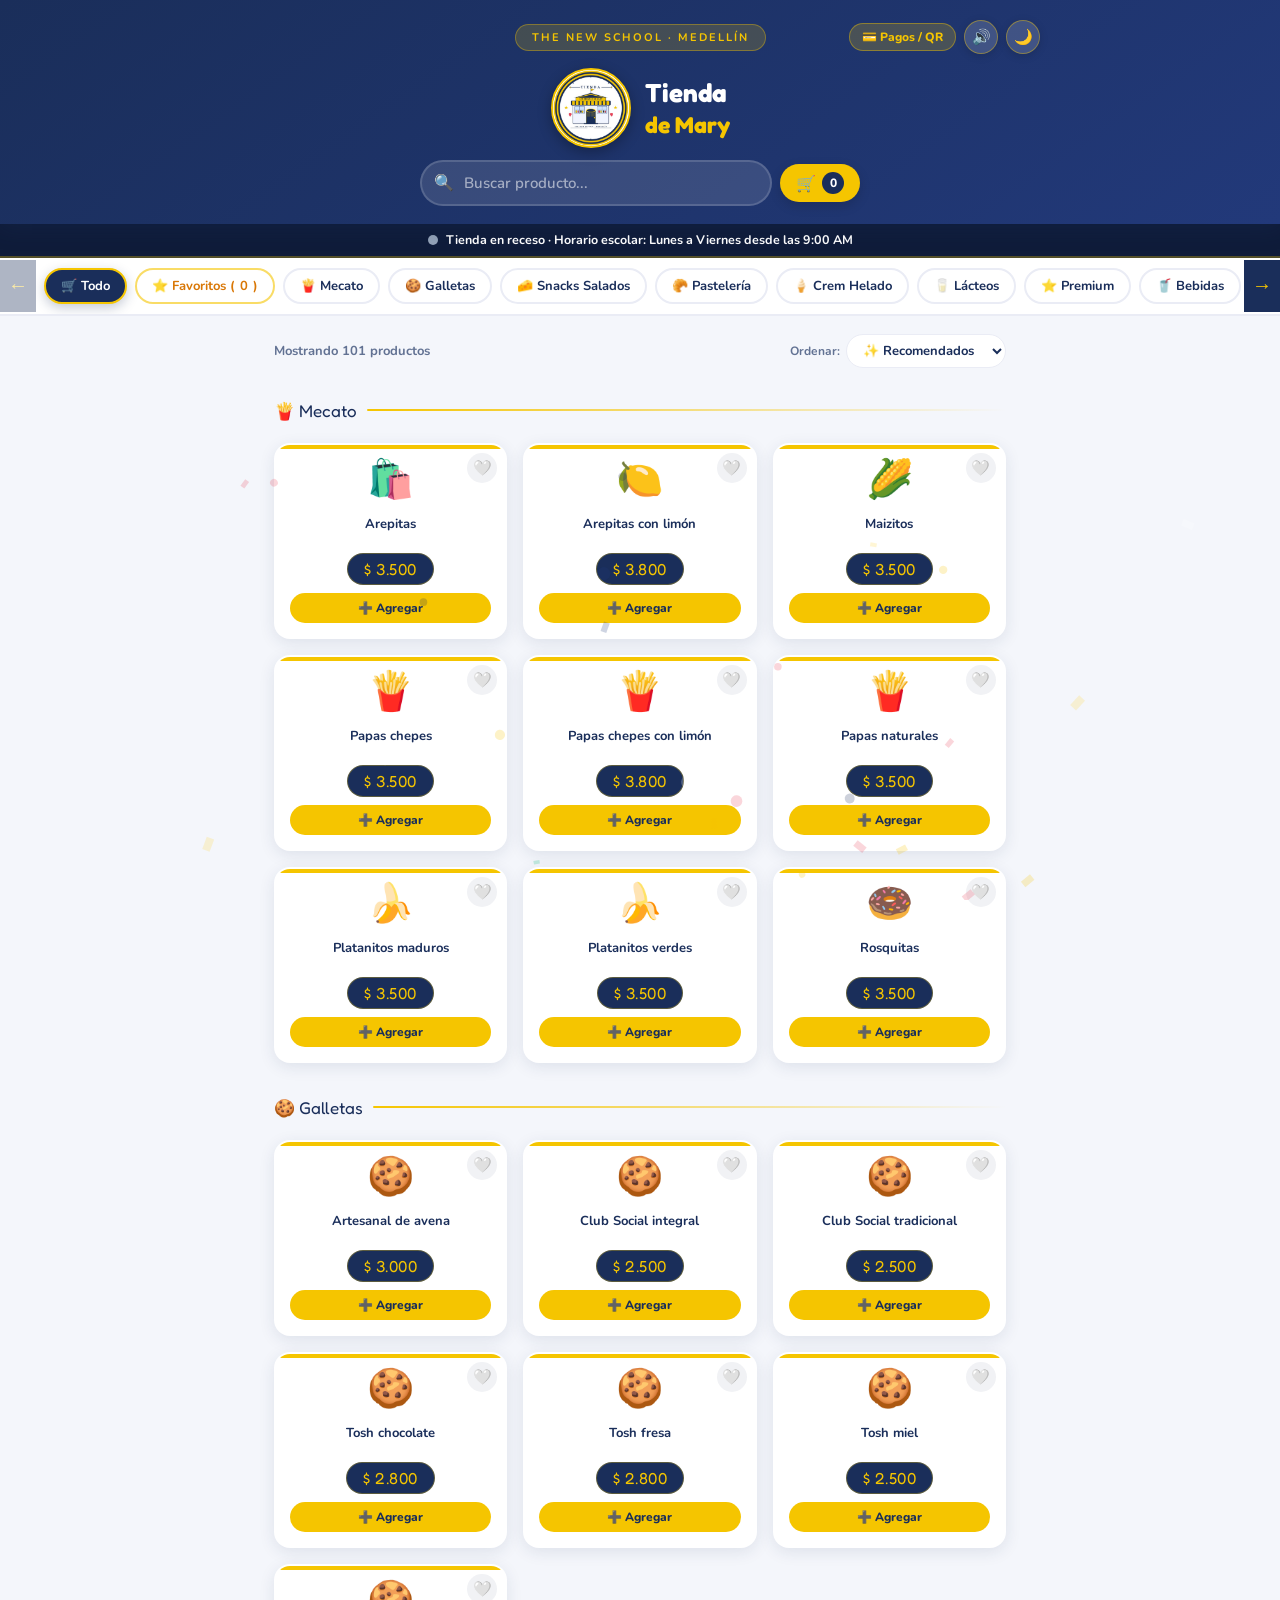
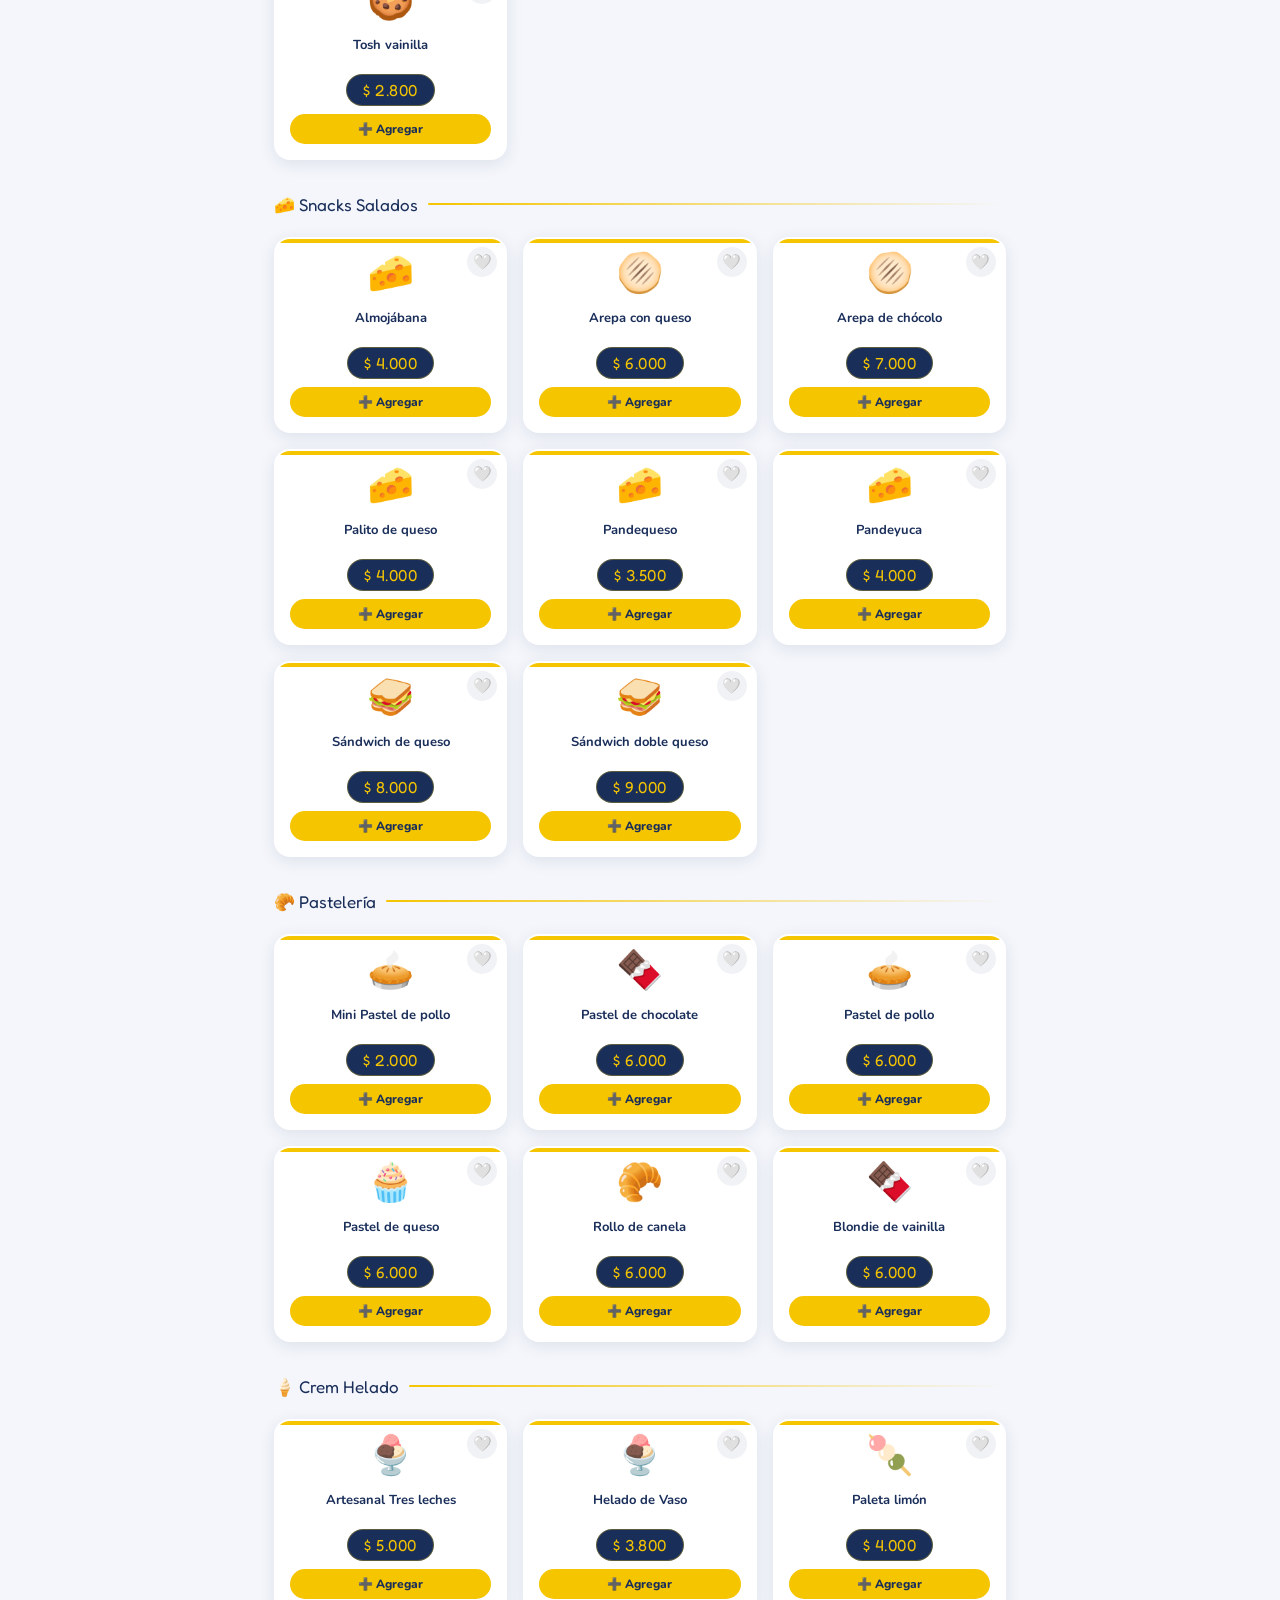
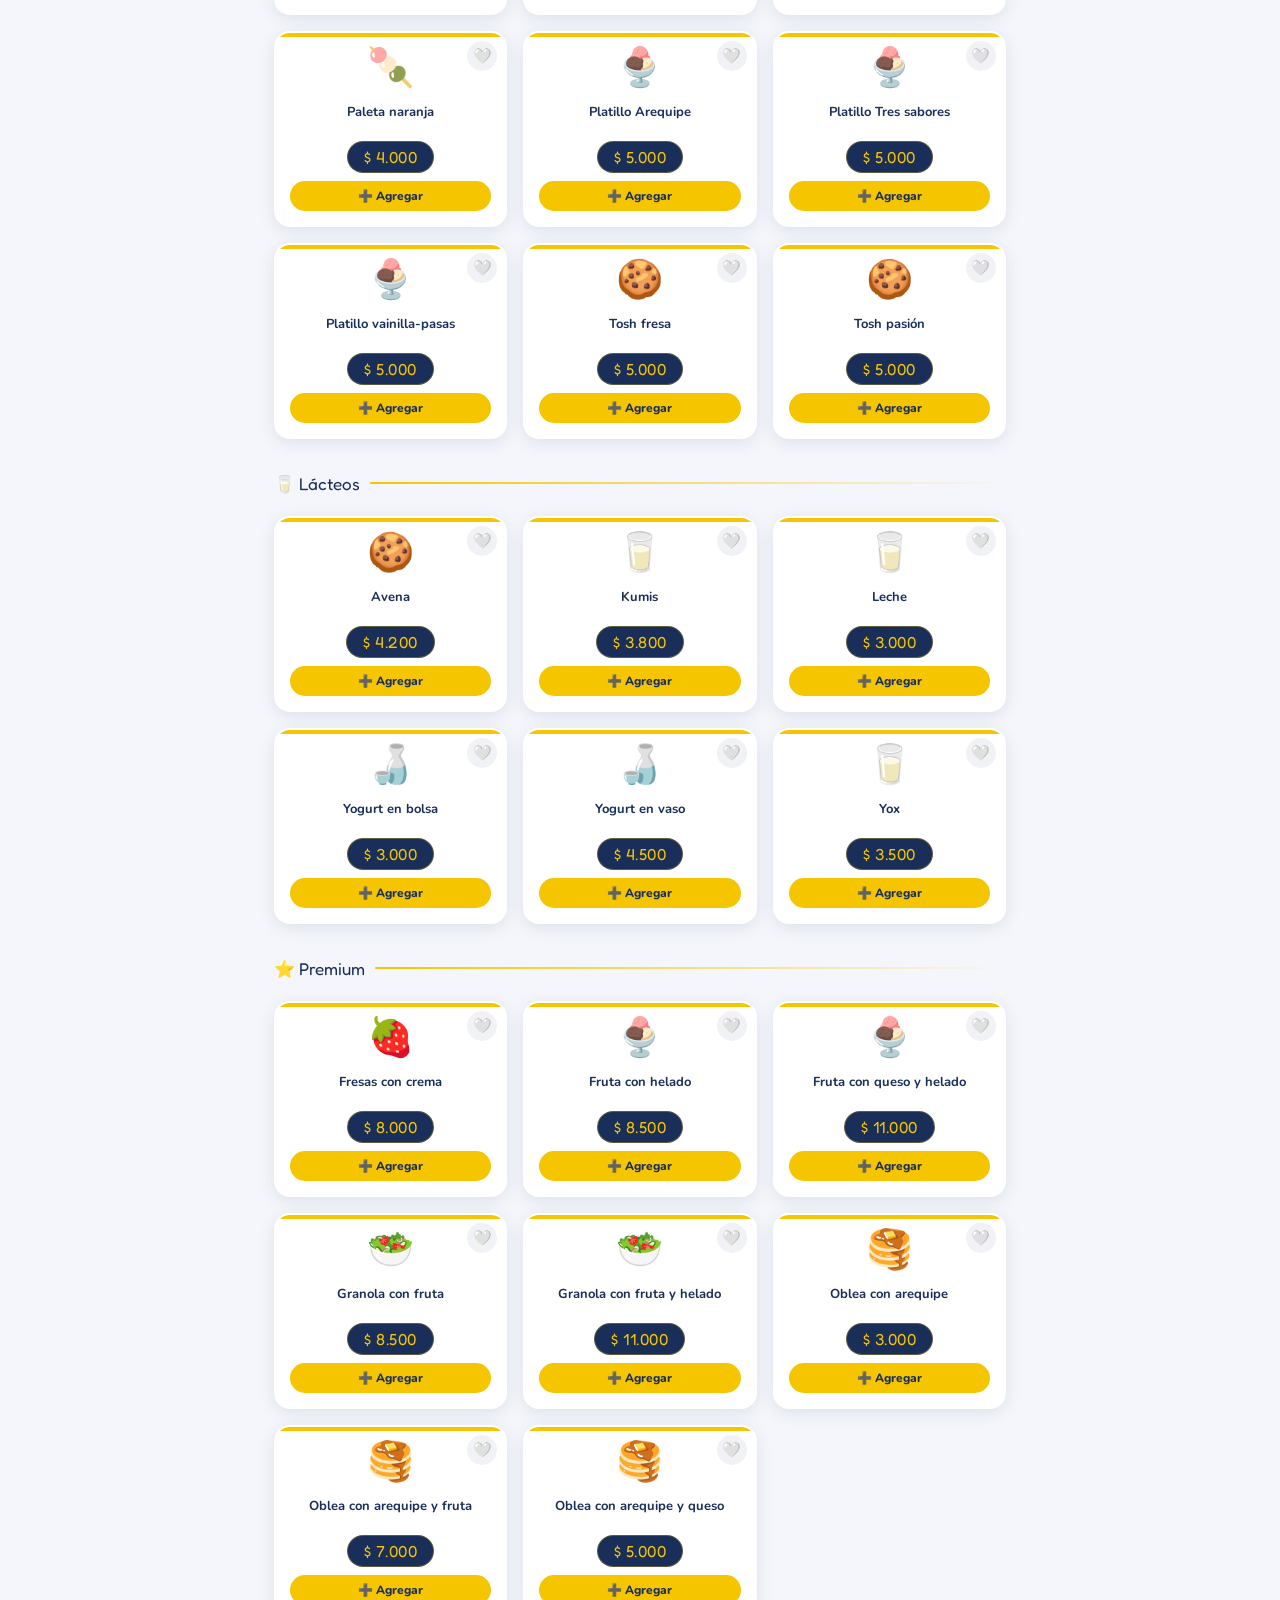
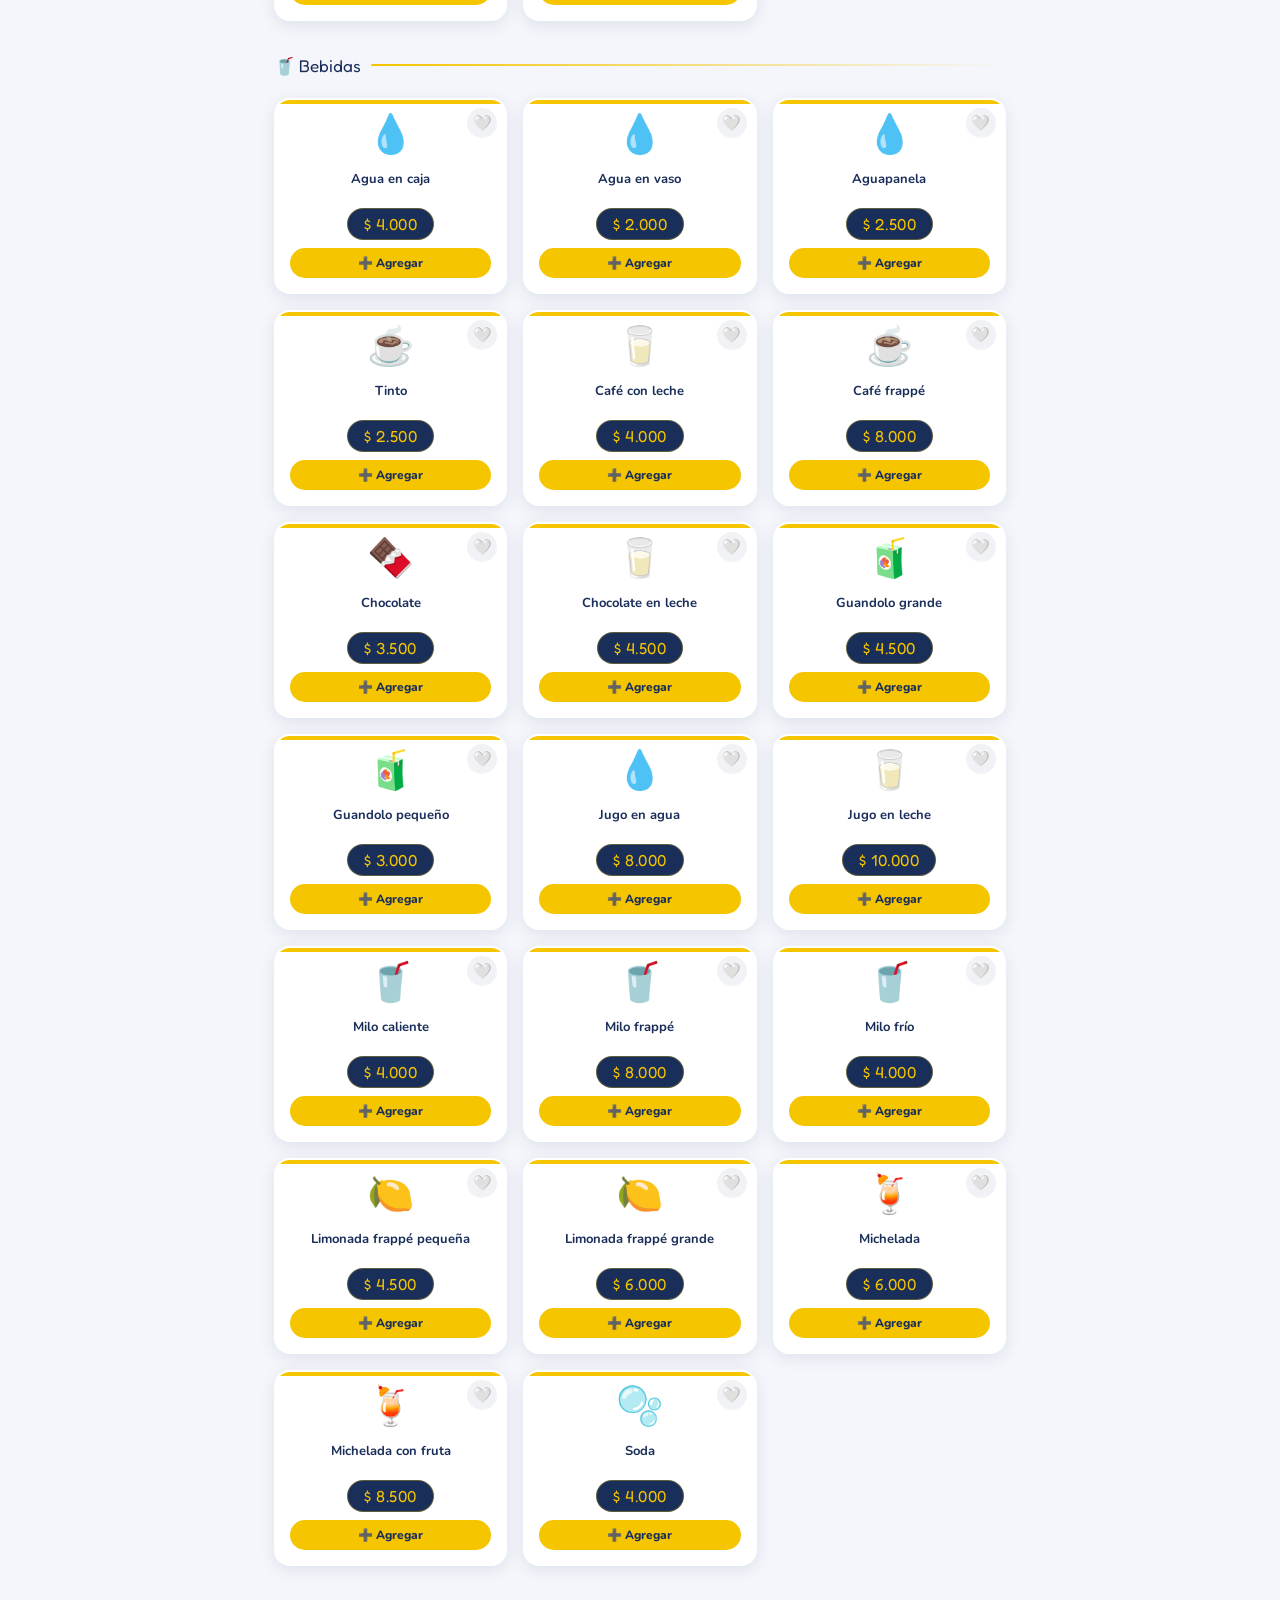
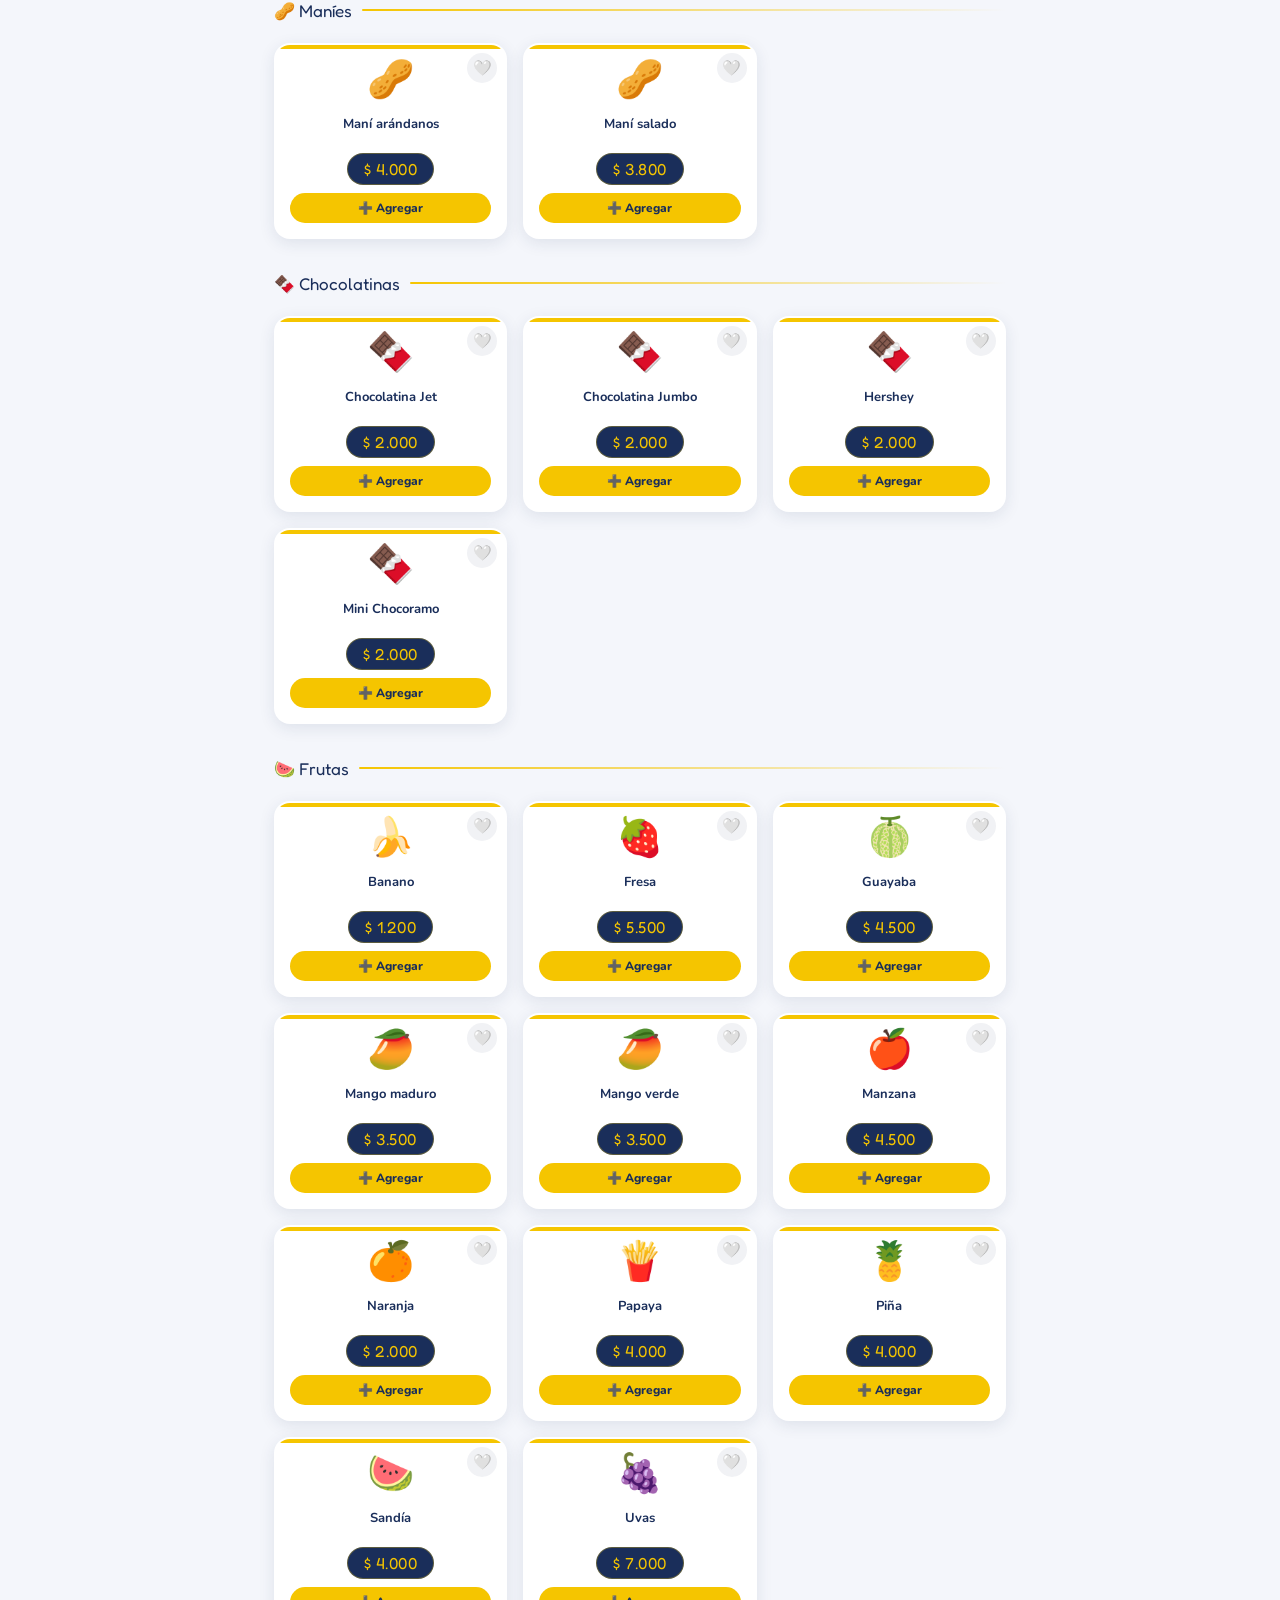
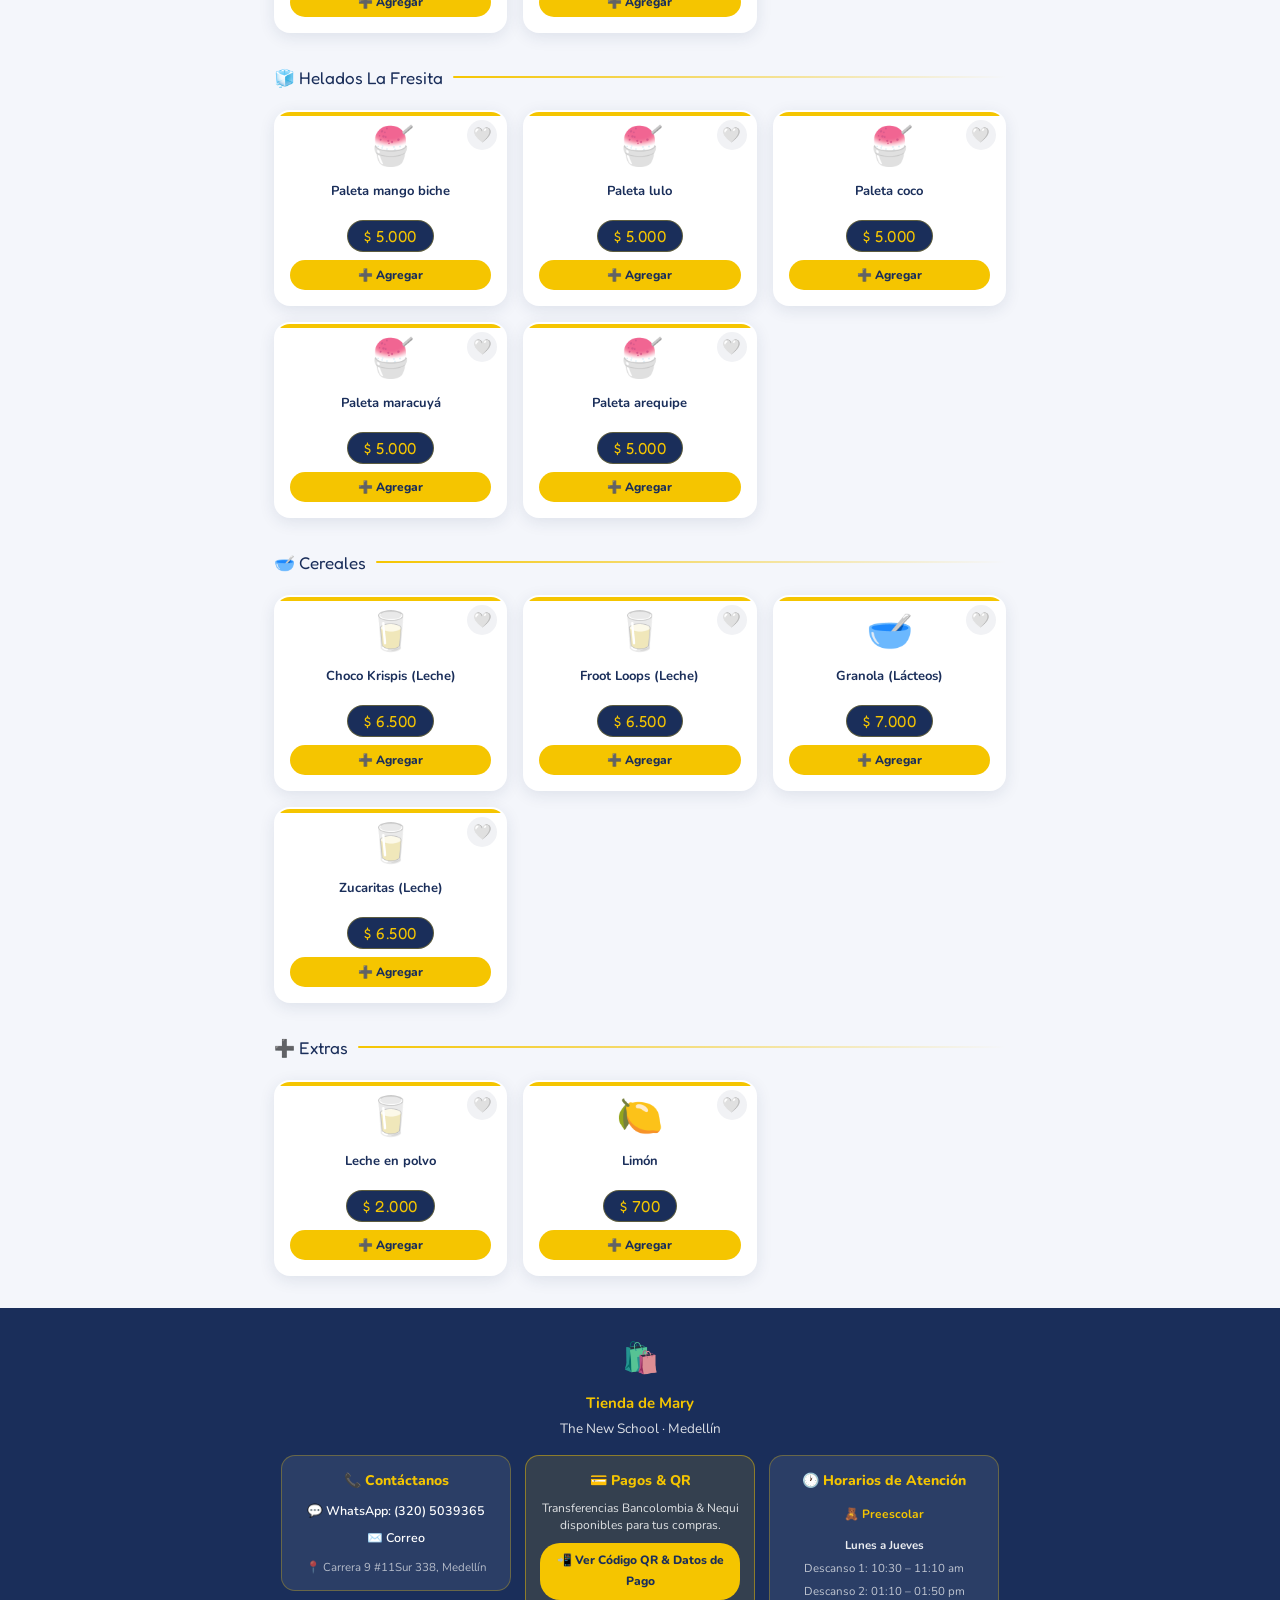
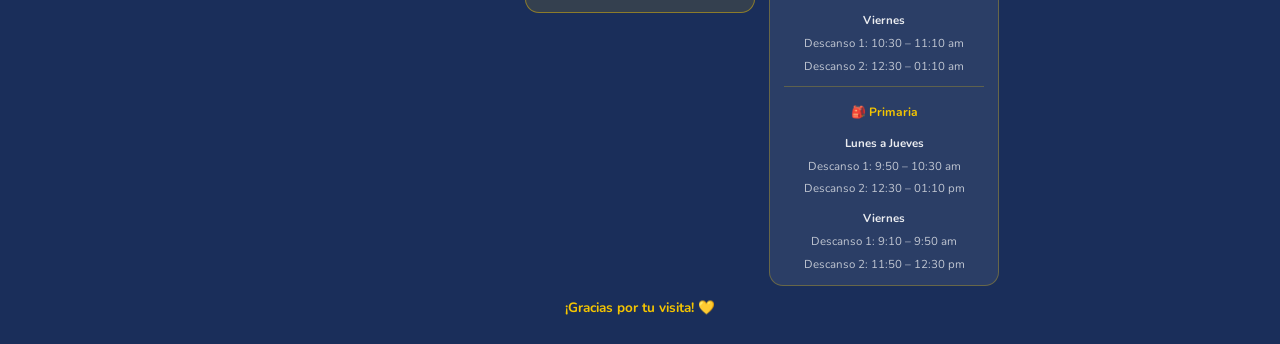
==== commit 3614ad1a: "cambio de nombre" ====
--- a/index.html
+++ b/index.html
@@ -3,7 +3,7 @@
 <head>
   <meta charset="UTF-8" />
   <meta name="viewport" content="width=device-width, initial-scale=1.0" />
-  <title>Tienda Los Pecados de Mary – The New School</title>
+  <title>Tienda de Mary – The New School</title>
   <link rel="preconnect" href="https://fonts.googleapis.com" />
   <link href="https://fonts.googleapis.com/css2?family=Nunito:wght@400;600;700;800;900&family=Fredoka+One&display=swap" rel="stylesheet" />
   <link rel="stylesheet" href="styles.css" />
@@ -28,9 +28,9 @@
     </div>
     <div class="logo-area">
       <div class="logo-svg-wrap">
-        <img src="logo.png" alt="Tienda Los Pecados de Mary - The New School" class="logo-img" />
-      </div>
-      <h1 class="store-title">Tienda<br><span>Los Pecados de Mary</span></h1>
+        <img src="logo.png" alt="Tienda de Mary - The New School" class="logo-img" />
+      </div>
+      <h1 class="store-title">Tienda<br><span> de Mary</span></h1>
     </div>
 
     <!-- SEARCH BAR & CART BUTTON -->
@@ -118,7 +118,7 @@
         </div>
       </div>
       <div class="detail-body">
-        <p id="detailDescription" class="detail-description">Delicioso producto disponible en la Tienda Los Pecados de Mary para disfrutar en tus descansos.</p>
+        <p id="detailDescription" class="detail-description">Delicioso producto disponible en la Tienda de Mary para disfrutar en tus descansos.</p>
         
         <div class="detail-qty-picker-wrap">
           <label class="qty-picker-label">Seleccionar cantidad:</label>
@@ -186,7 +186,7 @@
   <!-- FOOTER -->
   <footer class="footer">
     <div class="footer-logo">🛍️</div>
-    <p><strong>Tienda Los Pecados de Mary</strong></p>
+    <p><strong>Tienda de Mary</strong></p>
     <p>The New School · Medellín</p>
 
     <div class="footer-columns">
--- a/styles.css
+++ b/styles.css
@@ -1,5 +1,5 @@
 /* =====================================================
-   TIENDA LOS PECADOS DE MARY – The New School
+   TIENDA DE MARY – The New School
    Colores: Azul marino #1a2e5a | Amarillo #f5c500 | Blanco #ffffff
    ===================================================== */
 
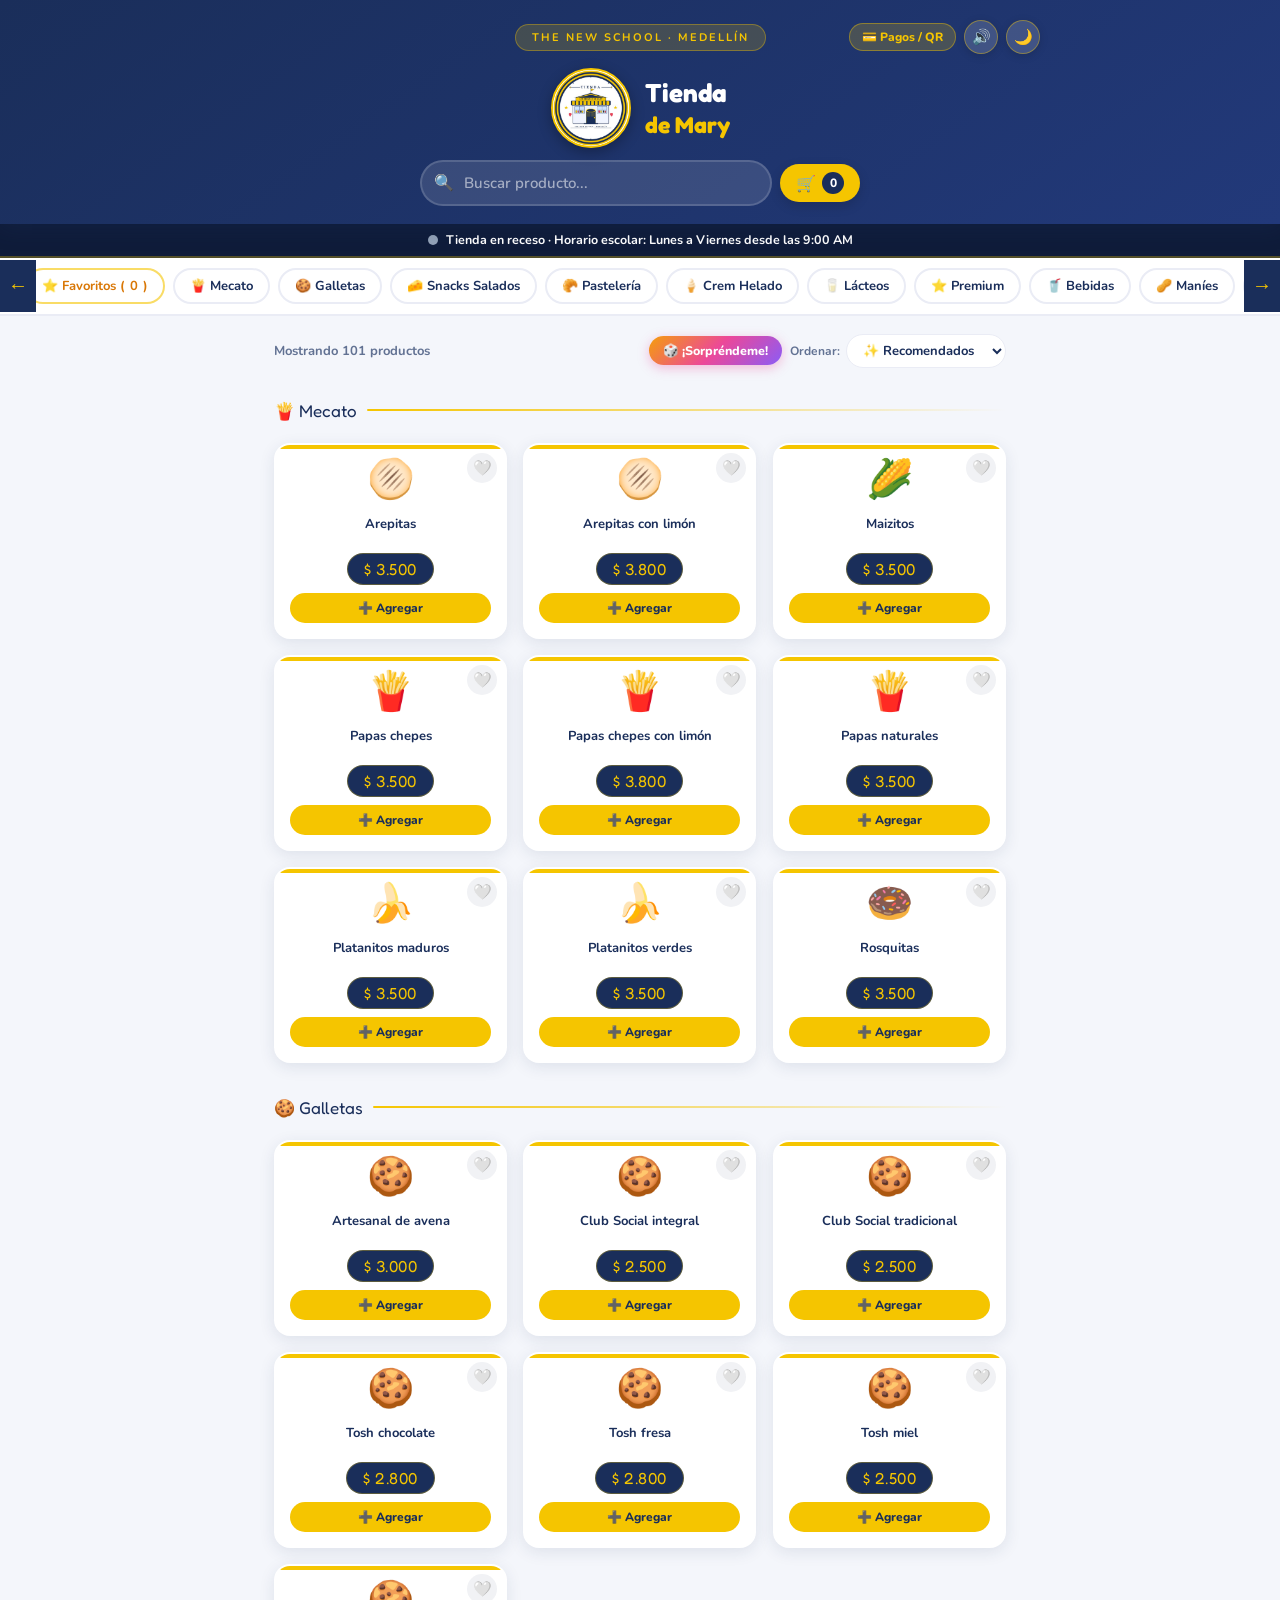
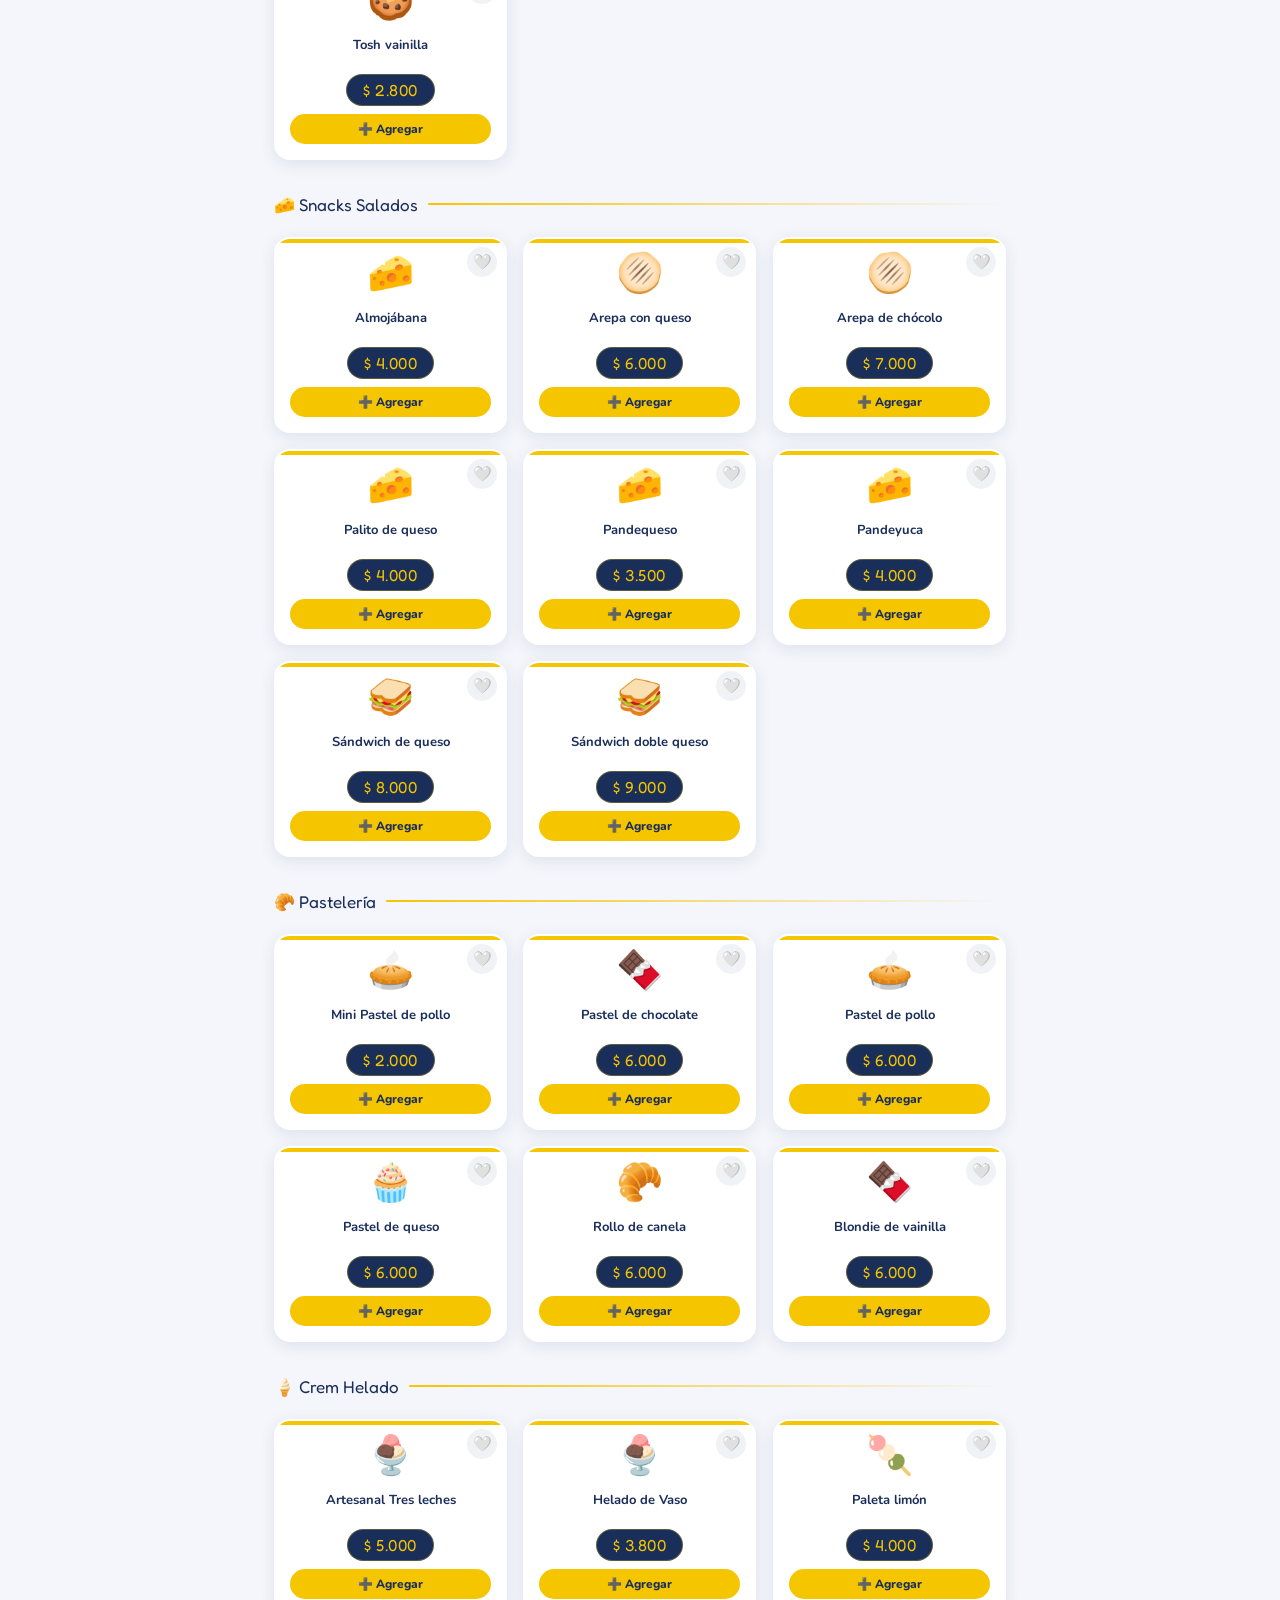
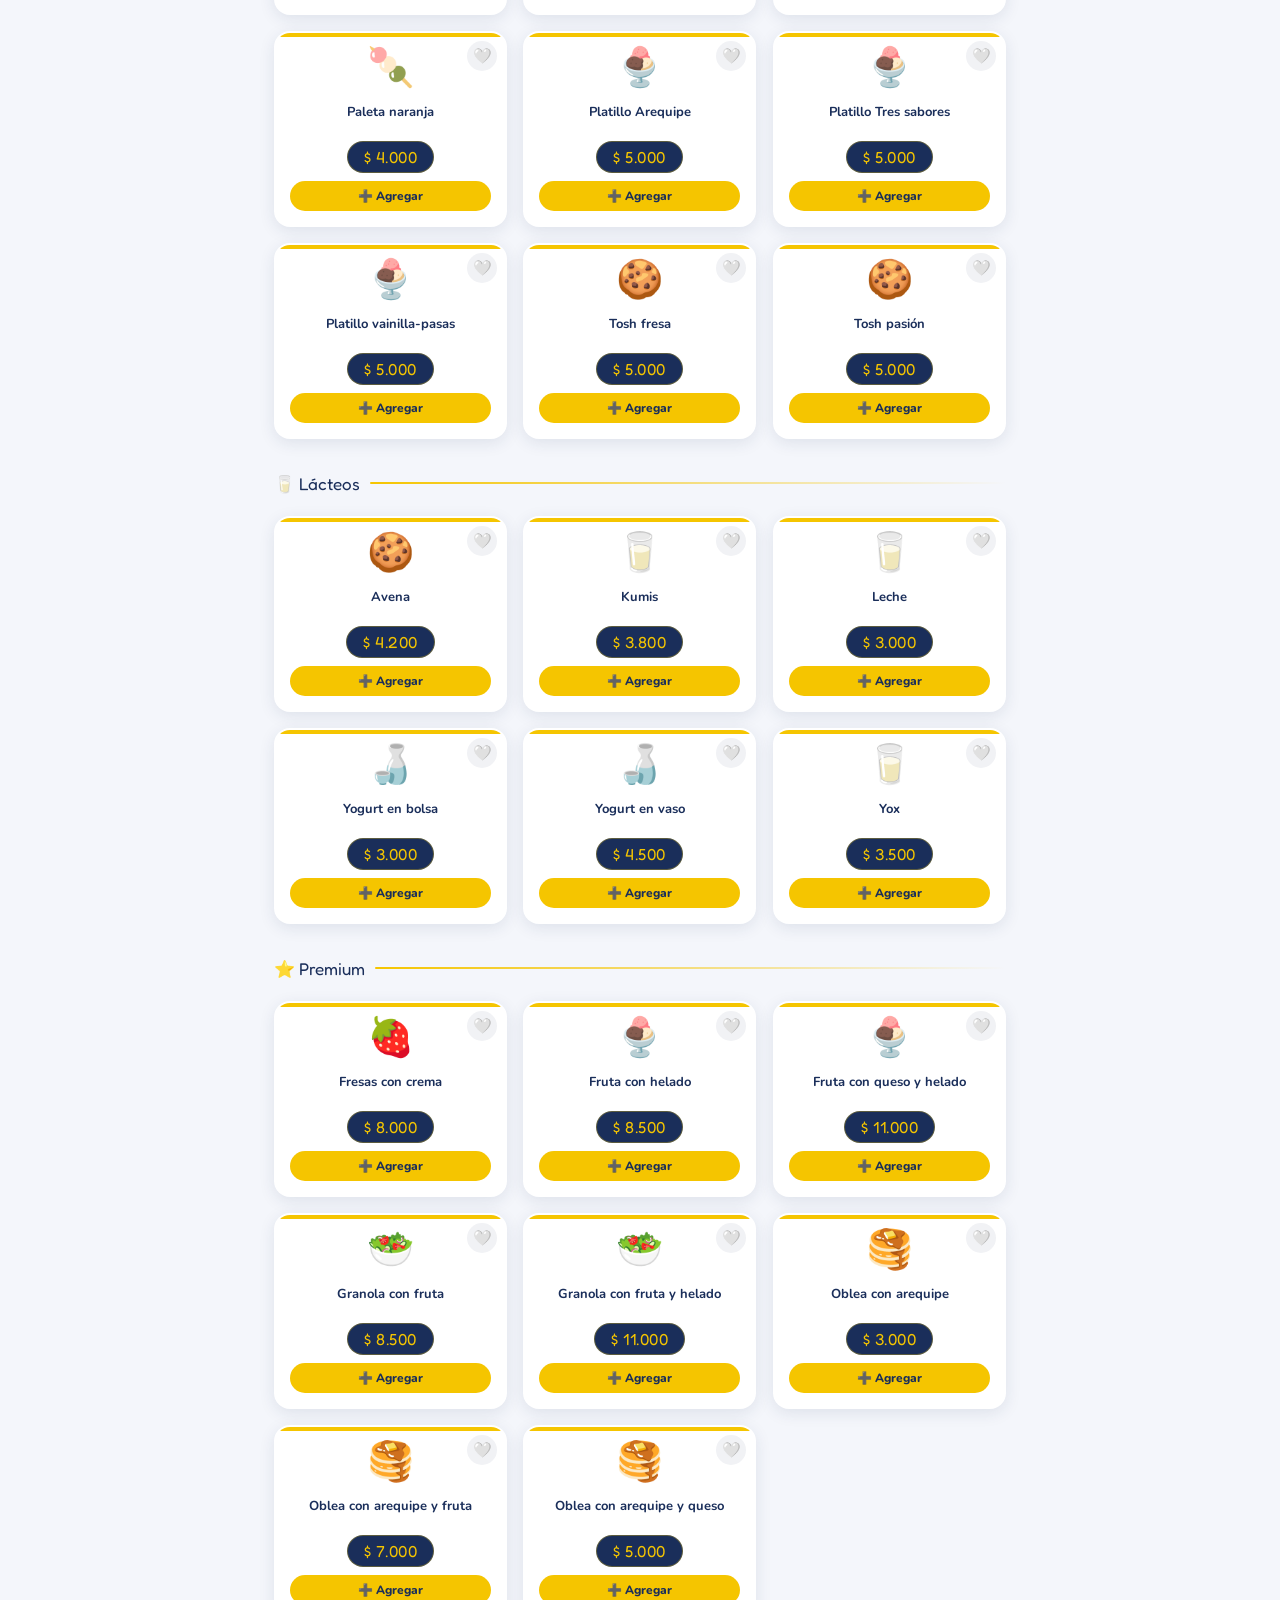
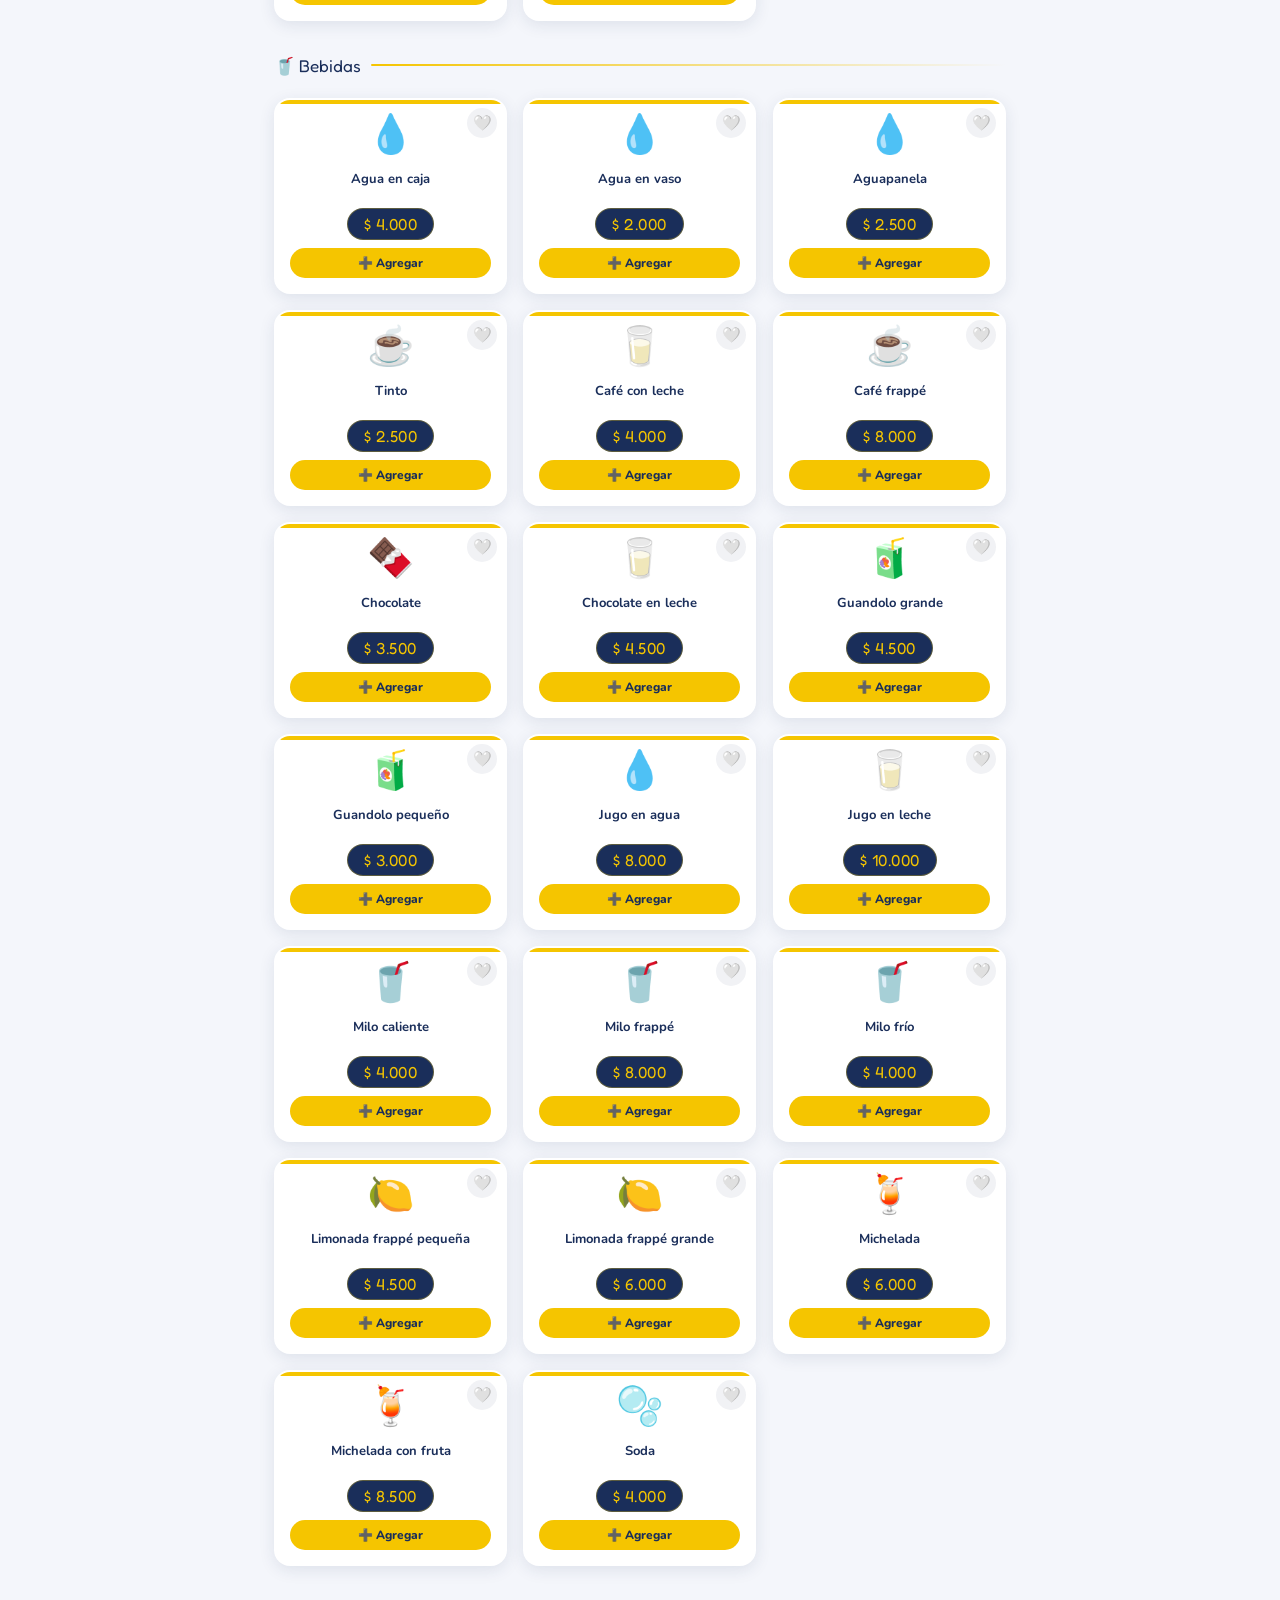
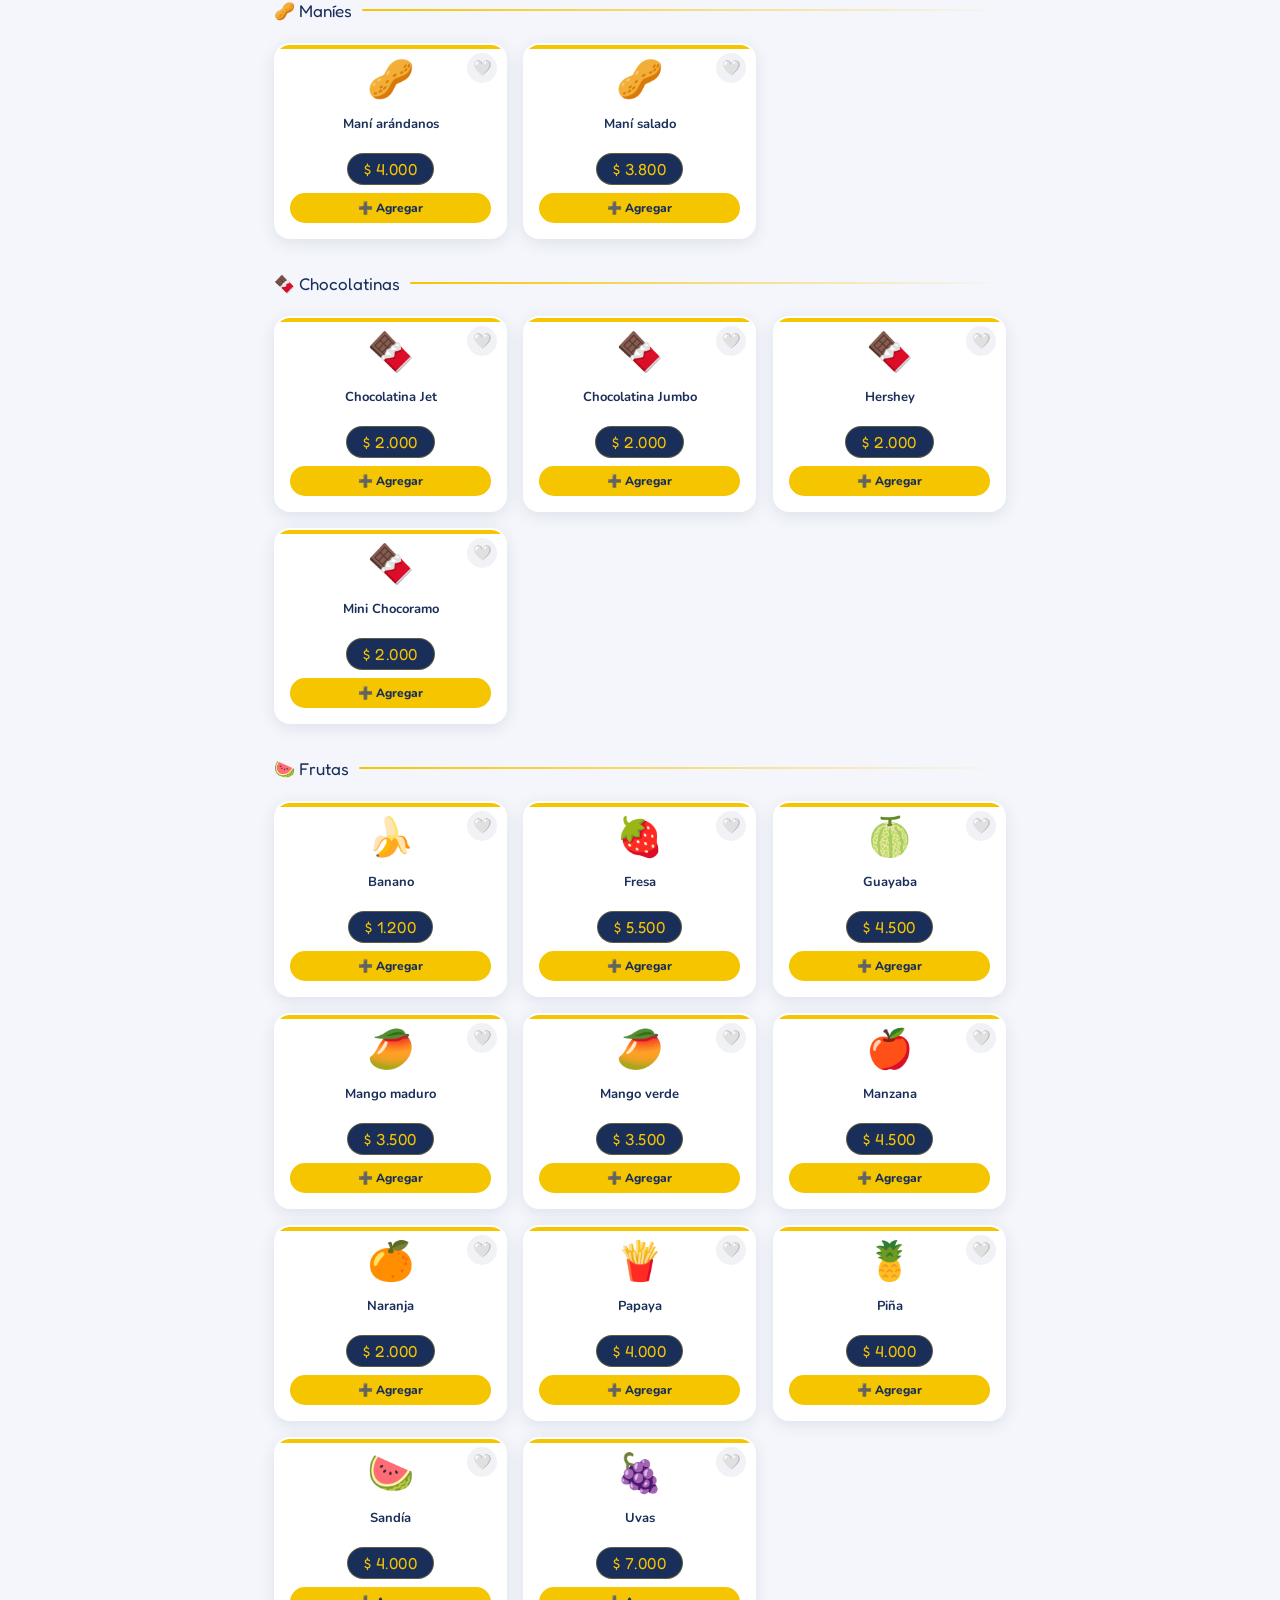
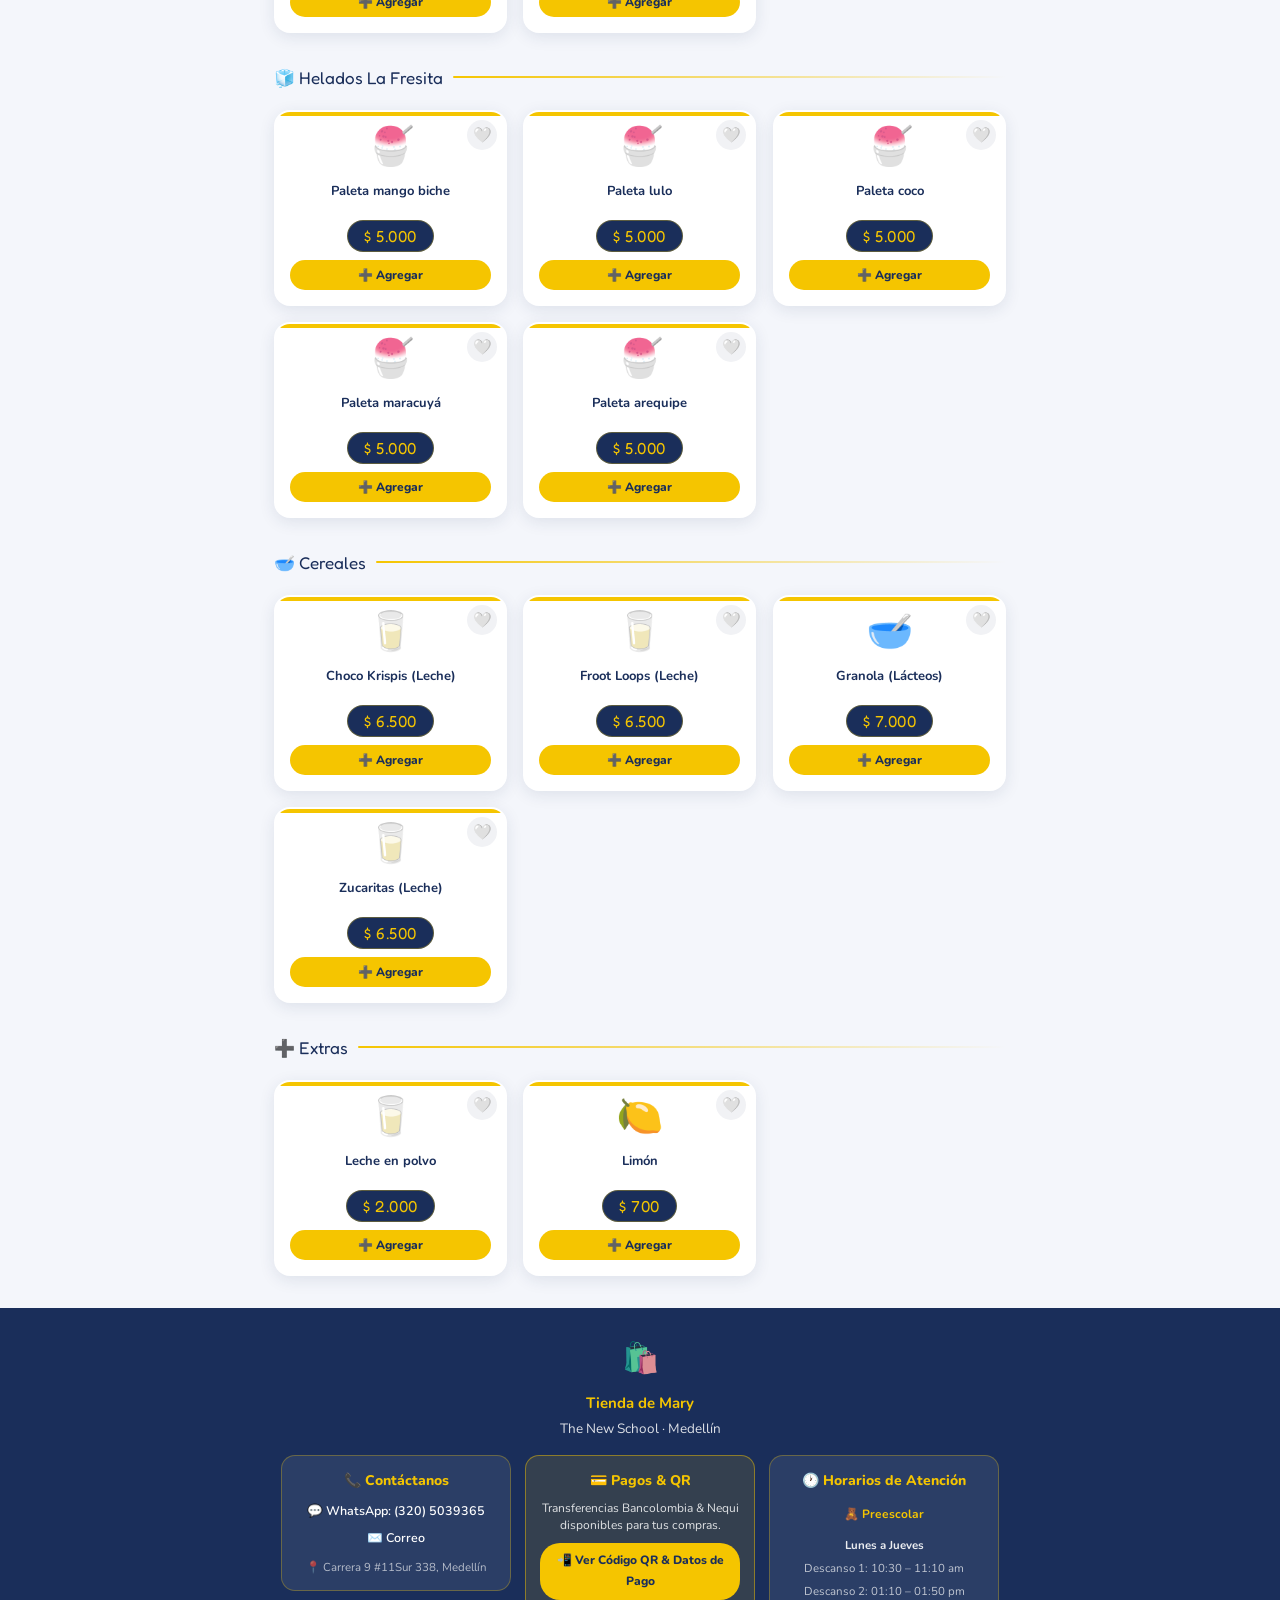
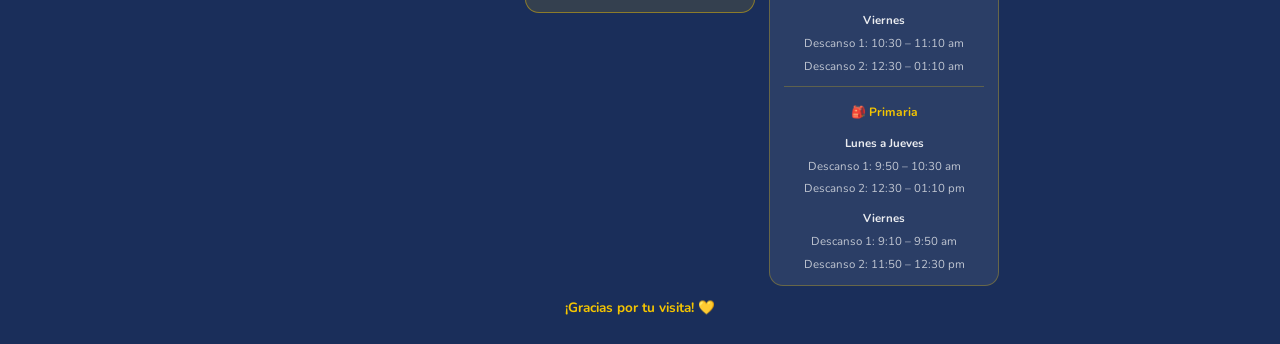
==== commit 56090c0d: "mejoras01" ====
--- a/index.html
+++ b/index.html
@@ -83,9 +83,9 @@
         <span id="productsCount" class="products-count">Cargando productos...</span>
       </div>
       <div class="toolbar-right">
-        <!-- <button id="surpriseMeBtn" class="surprise-btn" title="¿No sabes qué comer? ¡Gira la ruleta del recreo!">
+        <button id="surpriseMeBtn" class="surprise-btn" title="¿No sabes qué comer? ¡Gira la ruleta del recreo!">
           🎲 ¡Sorpréndeme!
-        </button> -->
+        </button>
         <div class="sort-wrap">
           <label for="sortSelect" class="sort-label">Ordenar:</label>
           <select id="sortSelect" class="sort-select">
--- a/styles.css
+++ b/styles.css
@@ -1747,3 +1747,319 @@
   .grid { grid-template-columns: repeat(3, 1fr); gap: 16px; }
 }
 
+
+/* =====================================================
+   ANIMACIÓN DE ENTRADA DE TARJETAS
+   ===================================================== */
+@keyframes cardEntrance {
+  from {
+    opacity: 0;
+    transform: translateY(22px) scale(0.96);
+  }
+  to {
+    opacity: 1;
+    transform: translateY(0) scale(1);
+  }
+}
+
+.card {
+  animation: cardEntrance 0.38s ease both;
+}
+
+/* =====================================================
+   INDICADOR DE CATEGORÍA ACTIVA AL SCROLL
+   ===================================================== */
+.cat-btn.scroll-active {
+  background: rgba(26, 46, 90, 0.12);
+  border-color: var(--azul, #1a2e5a);
+  color: var(--azul, #1a2e5a);
+  box-shadow: 0 0 0 2px rgba(26,46,90,0.18);
+  font-weight: 800;
+}
+
+body.dark-theme .cat-btn.scroll-active {
+  background: rgba(245, 197, 0, 0.15);
+  border-color: #f5c500;
+  color: #f5c500;
+  box-shadow: 0 0 0 2px rgba(245,197,0,0.25);
+}
+
+/* =====================================================
+   RULETA DEL RECREO – ESTILOS
+   ===================================================== */
+@keyframes rouletteSpin {
+  0%   { transform: scale(1);    filter: brightness(1); }
+  50%  { transform: scale(1.04); filter: brightness(1.12); }
+  100% { transform: scale(1);    filter: brightness(1); }
+}
+
+@keyframes winnerFlash {
+  0%   { box-shadow: 0 0 0 0 rgba(245,197,0,0.7); }
+  50%  { box-shadow: 0 0 0 16px rgba(245,197,0,0.0); transform: scale(1.03); }
+  100% { box-shadow: 0 0 0 0 rgba(245,197,0,0); }
+}
+
+.roulette-slot.spinning {
+  animation: rouletteSpin 0.12s linear infinite;
+}
+
+.roulette-slot.winner-flash {
+  animation: winnerFlash 0.65s ease forwards;
+}
+
+/* Botón Sorpréndeme activo */
+.surprise-btn {
+  cursor: pointer;
+  transition: transform 0.15s ease, box-shadow 0.15s ease;
+}
+
+.surprise-btn:hover {
+  transform: translateY(-2px) scale(1.04);
+}
+
+.surprise-btn:active {
+  transform: scale(0.97);
+}
+
+/* =====================================================
+   MODAL RULETA DEL RECREO – OVERLAY Y VENTANA
+   ===================================================== */
+
+/* Overlay oscuro de fondo */
+.surprise-modal {
+  position: fixed;
+  inset: 0;
+  background: rgba(10, 18, 45, 0.82);
+  backdrop-filter: blur(4px);
+  -webkit-backdrop-filter: blur(4px);
+  z-index: 1100;
+  display: flex;
+  align-items: center;
+  justify-content: center;
+  padding: 20px;
+  animation: fadeInOverlay 0.22s ease;
+}
+
+.surprise-modal.hidden {
+  display: none !important;
+}
+
+@keyframes fadeInOverlay {
+  from { opacity: 0; }
+  to   { opacity: 1; }
+}
+
+/* Caja del modal */
+.surprise-modal-content {
+  background: #ffffff;
+  border-radius: 24px;
+  width: 100%;
+  max-width: 380px;
+  padding: 28px 22px 24px;
+  position: relative;
+  box-shadow: 0 24px 60px rgba(10,18,45,0.45);
+  animation: popInModal 0.28s cubic-bezier(0.34,1.56,0.64,1);
+  max-height: 90vh;
+  overflow-y: auto;
+}
+
+body.dark-theme .surprise-modal-content {
+  background: #16253d;
+  color: #f0f4ff;
+}
+
+@keyframes popInModal {
+  from { transform: scale(0.85) translateY(30px); opacity: 0; }
+  to   { transform: scale(1)    translateY(0);    opacity: 1; }
+}
+
+/* Botón cerrar */
+.surprise-modal-content .product-modal-close {
+  position: absolute;
+  top: 14px;
+  right: 14px;
+  width: 32px;
+  height: 32px;
+  border-radius: 50%;
+  border: none;
+  background: #f0f4ff;
+  color: #1a2e5a;
+  font-size: 18px;
+  font-weight: 700;
+  cursor: pointer;
+  display: flex;
+  align-items: center;
+  justify-content: center;
+  transition: background 0.15s;
+}
+
+body.dark-theme .surprise-modal-content .product-modal-close {
+  background: #1a2e5a;
+  color: #f5c500;
+}
+
+.surprise-modal-content .product-modal-close:hover {
+  background: #ffd740;
+  color: #1a2e5a;
+}
+
+/* Header del modal */
+.surprise-header {
+  text-align: center;
+  margin-bottom: 18px;
+}
+
+.surprise-badge {
+  display: inline-block;
+  background: #1a2e5a;
+  color: #f5c500;
+  font-size: 11px;
+  font-weight: 700;
+  letter-spacing: 1.5px;
+  padding: 4px 12px;
+  border-radius: 20px;
+  margin-bottom: 8px;
+  text-transform: uppercase;
+}
+
+.surprise-title {
+  font-family: 'Fredoka One', cursive;
+  font-size: 24px;
+  color: #1a2e5a;
+  margin: 6px 0 4px;
+}
+
+body.dark-theme .surprise-title { color: #f5c500; }
+
+.surprise-subtitle {
+  font-size: 13px;
+  color: #6b7da8;
+  line-height: 1.5;
+}
+
+body.dark-theme .surprise-subtitle { color: #a0b0cc; }
+
+/* Slot de la ruleta */
+.roulette-box {
+  margin: 14px 0 18px;
+}
+
+.roulette-slot {
+  background: linear-gradient(135deg, #f0f4ff 0%, #e8eeff 100%);
+  border: 3px solid #1a2e5a;
+  border-radius: 18px;
+  padding: 20px 16px;
+  text-align: center;
+  min-height: 130px;
+  display: flex;
+  flex-direction: column;
+  align-items: center;
+  justify-content: center;
+  gap: 6px;
+  transition: border-color 0.2s;
+}
+
+body.dark-theme .roulette-slot {
+  background: linear-gradient(135deg, #1e2f50 0%, #162340 100%);
+  border-color: #f5c500;
+}
+
+.roulette-emoji {
+  font-size: 44px;
+  display: block;
+  line-height: 1;
+}
+
+.roulette-info {
+  display: flex;
+  flex-direction: column;
+  gap: 2px;
+}
+
+.roulette-cat {
+  font-size: 11px;
+  font-weight: 700;
+  color: #6b7da8;
+  letter-spacing: 1px;
+  text-transform: uppercase;
+}
+
+body.dark-theme .roulette-cat { color: #a0b0cc; }
+
+.roulette-name {
+  font-family: 'Fredoka One', cursive;
+  font-size: 20px;
+  color: #1a2e5a;
+  margin: 0;
+}
+
+body.dark-theme .roulette-name { color: #ffffff; }
+
+.roulette-price {
+  font-family: 'Fredoka One', cursive;
+  font-size: 17px;
+  color: #f5c500;
+  background: #1a2e5a;
+  padding: 3px 14px;
+  border-radius: 20px;
+  display: inline-block;
+  margin-top: 4px;
+}
+
+/* Botones de acción */
+.surprise-actions {
+  display: flex;
+  flex-direction: column;
+  gap: 10px;
+}
+
+.spin-btn {
+  width: 100%;
+  padding: 14px;
+  background: linear-gradient(135deg, #1a2e5a, #22397a);
+  color: #f5c500;
+  border: none;
+  border-radius: 14px;
+  font-family: 'Fredoka One', cursive;
+  font-size: 17px;
+  cursor: pointer;
+  transition: transform 0.15s, box-shadow 0.15s;
+  box-shadow: 0 4px 16px rgba(26,46,90,0.3);
+}
+
+.spin-btn:hover {
+  transform: translateY(-2px);
+  box-shadow: 0 8px 24px rgba(26,46,90,0.35);
+}
+
+.spin-btn:active { transform: scale(0.97); }
+
+.spin-btn:disabled {
+  opacity: 0.6;
+  cursor: not-allowed;
+  transform: none;
+}
+
+.surprise-add-cart-btn {
+  width: 100%;
+  padding: 13px;
+  background: linear-gradient(135deg, #10b981, #059669);
+  color: #ffffff;
+  border: none;
+  border-radius: 14px;
+  font-family: 'Fredoka One', cursive;
+  font-size: 16px;
+  cursor: pointer;
+  transition: transform 0.15s, box-shadow 0.15s;
+  box-shadow: 0 4px 14px rgba(16,185,129,0.3);
+  animation: cardEntrance 0.3s ease;
+}
+
+.surprise-add-cart-btn:hover {
+  transform: translateY(-2px);
+  box-shadow: 0 8px 20px rgba(16,185,129,0.4);
+}
+
+.surprise-add-cart-btn:active { transform: scale(0.97); }
+
+.surprise-add-cart-btn.hidden { display: none !important; }
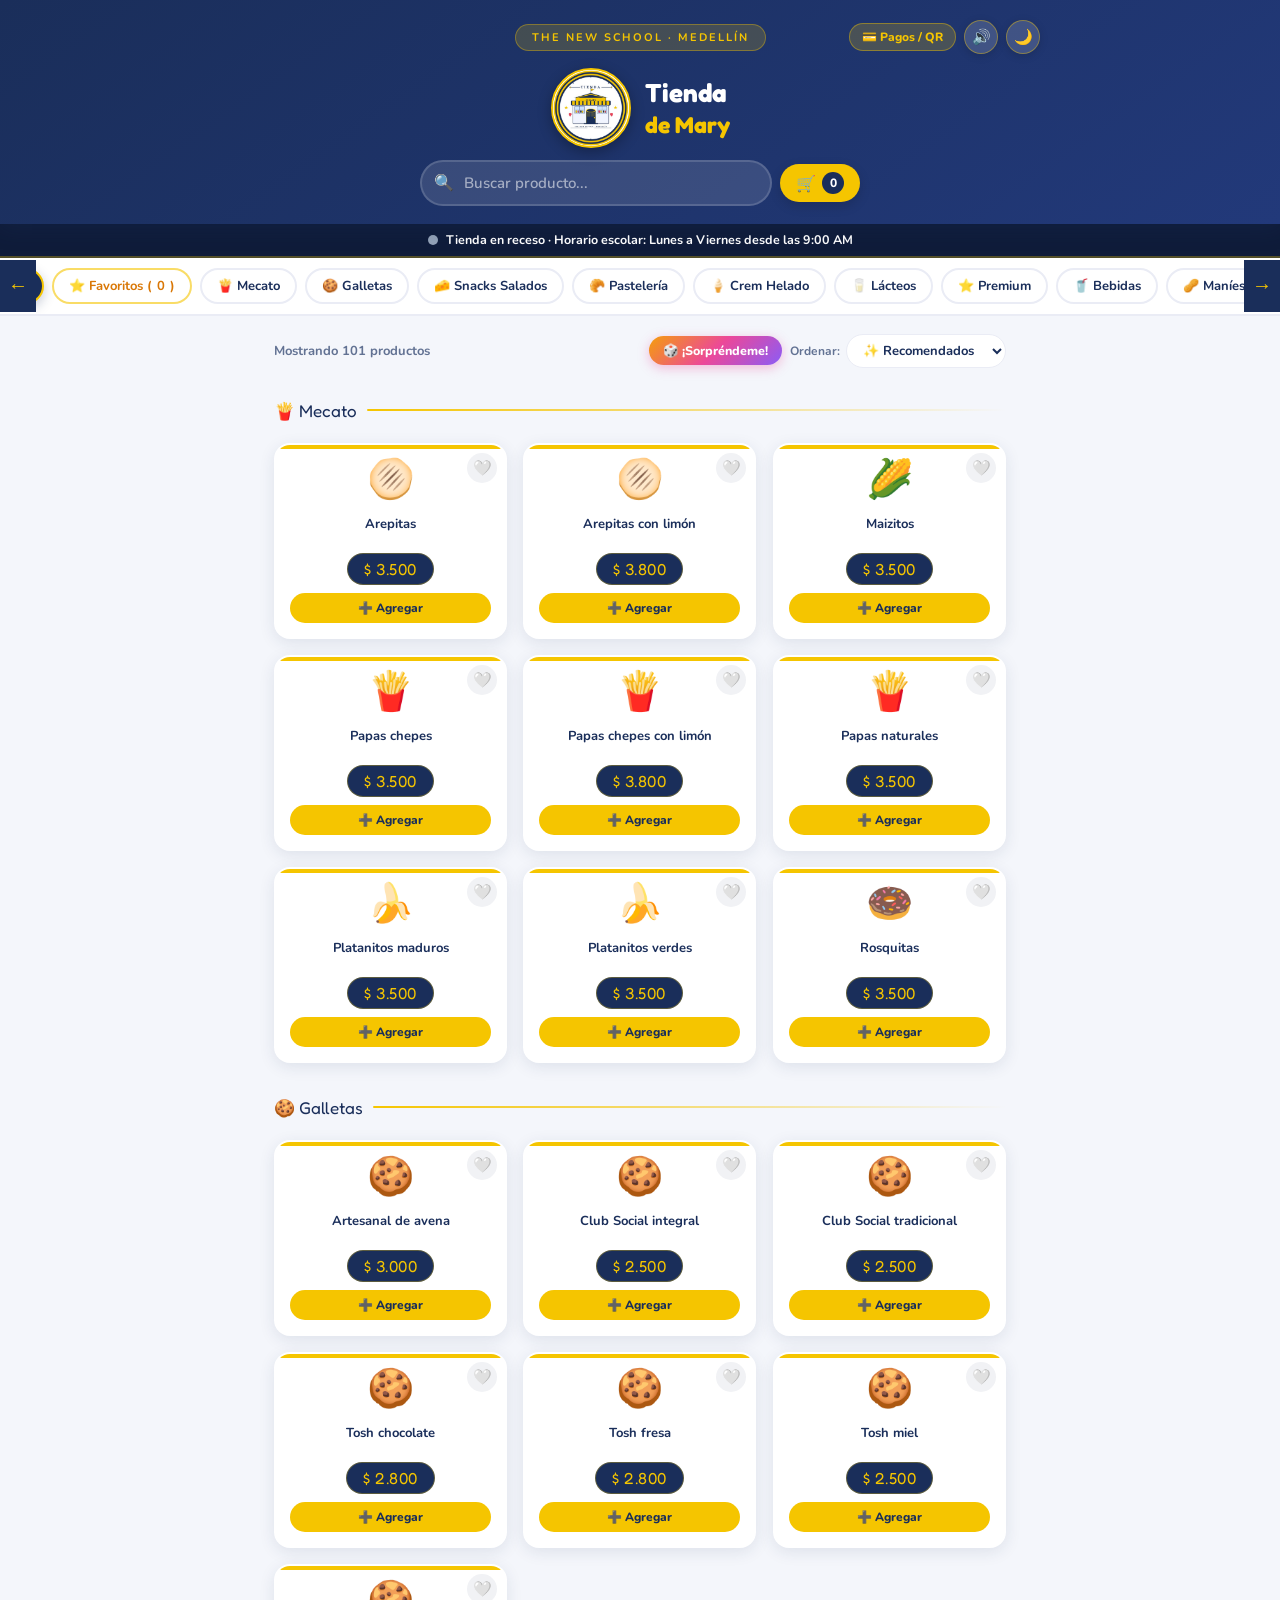
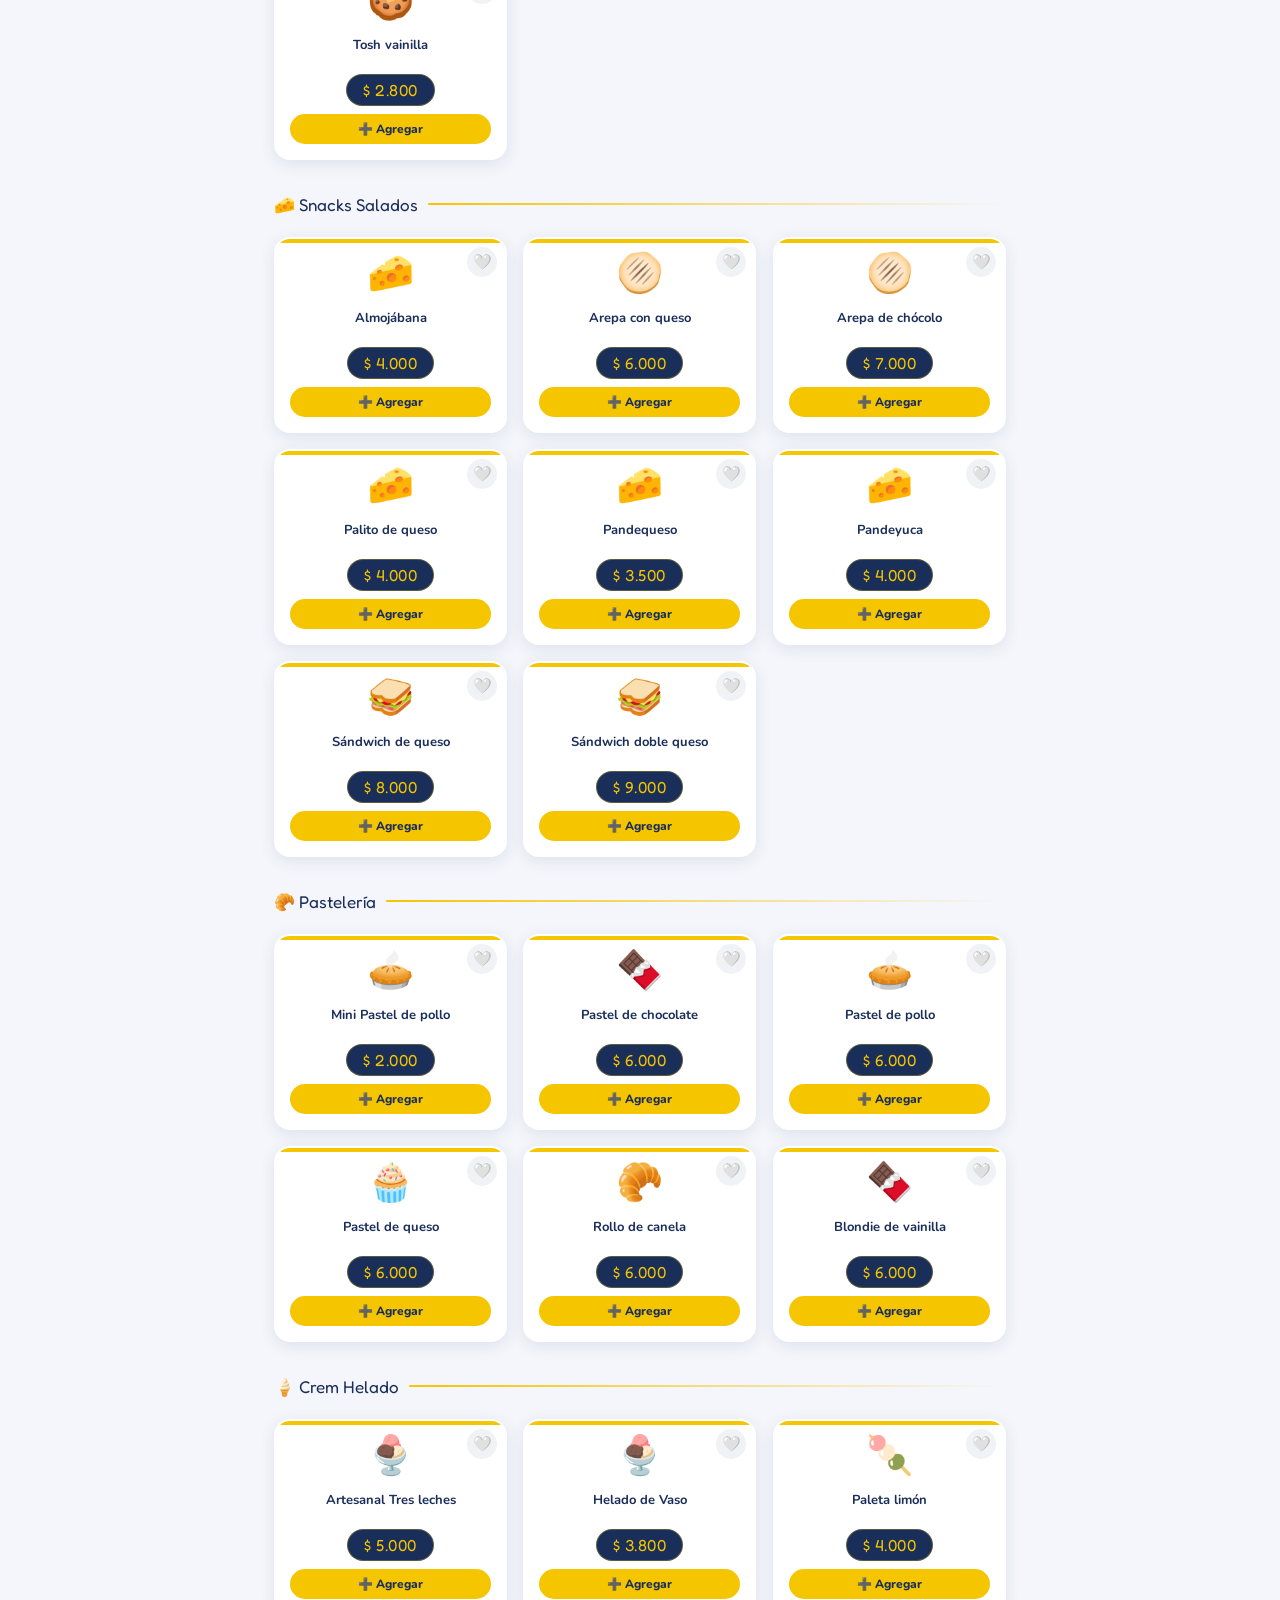
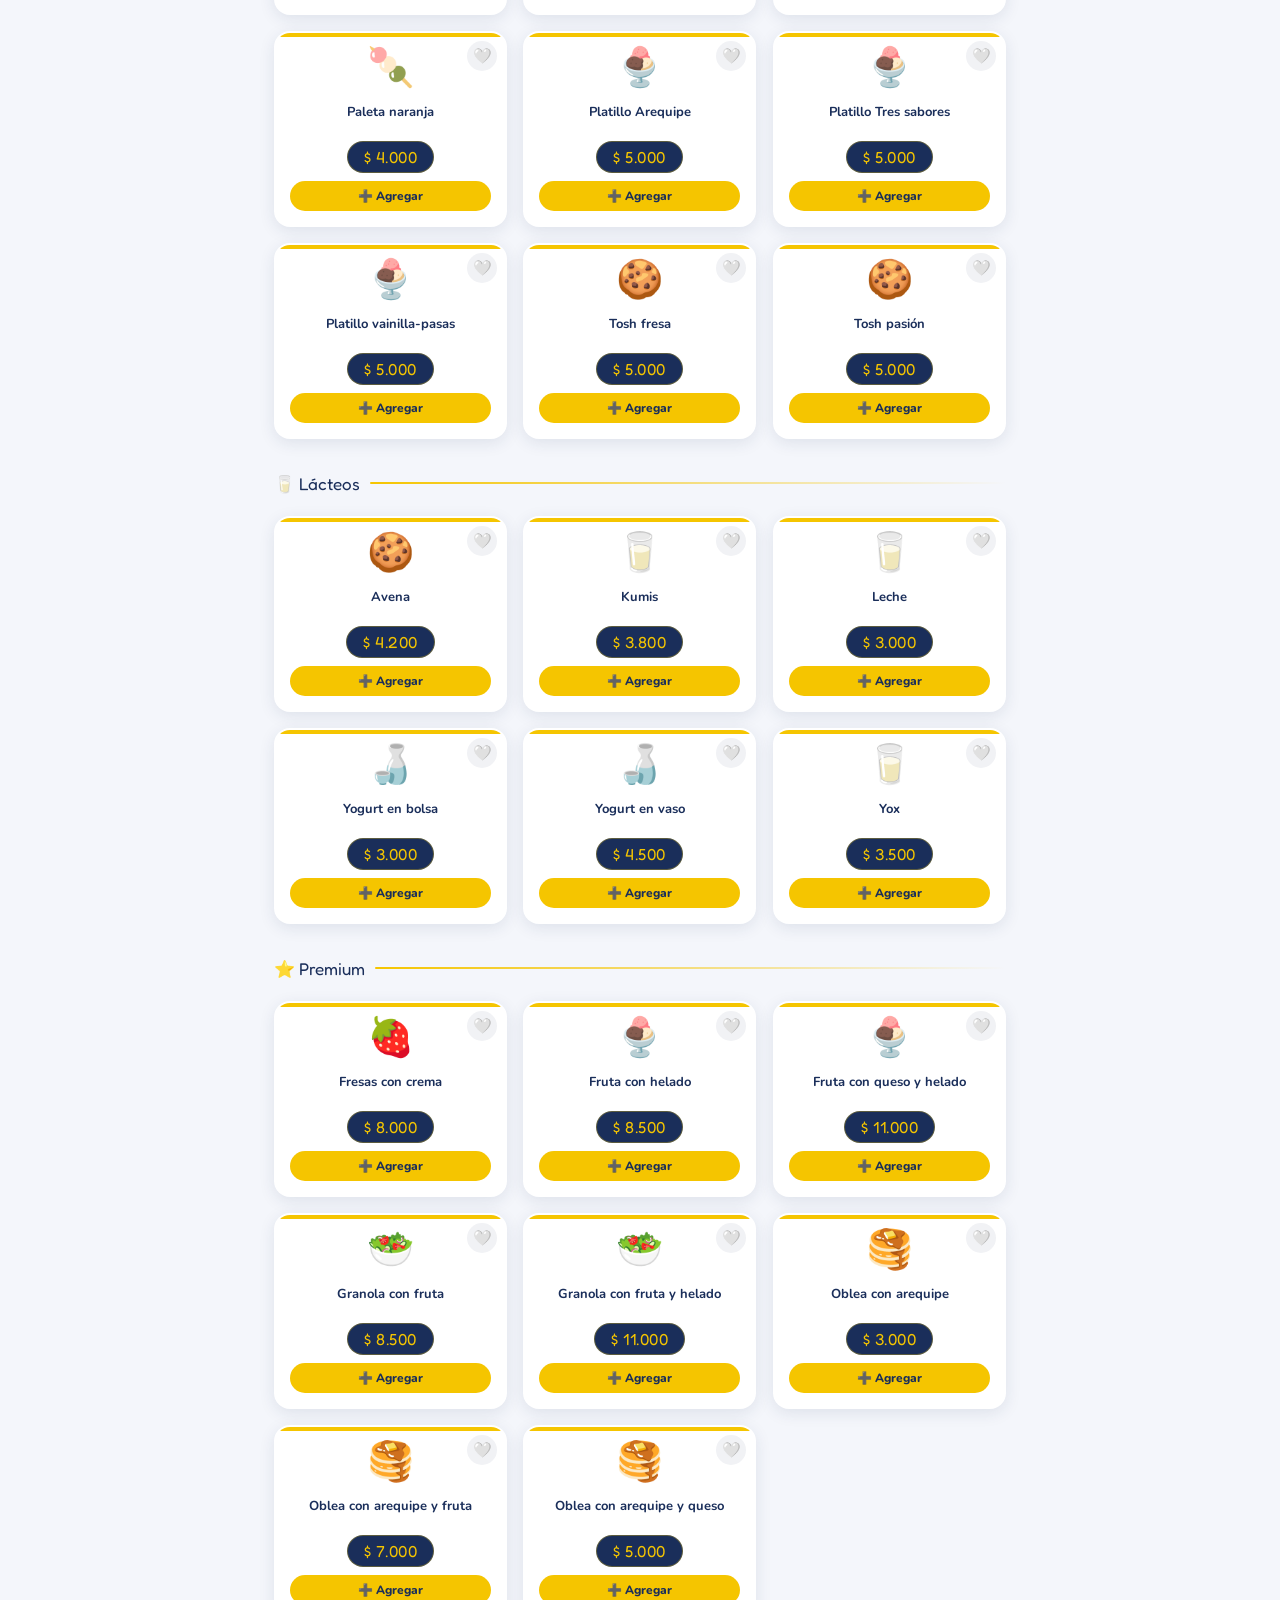
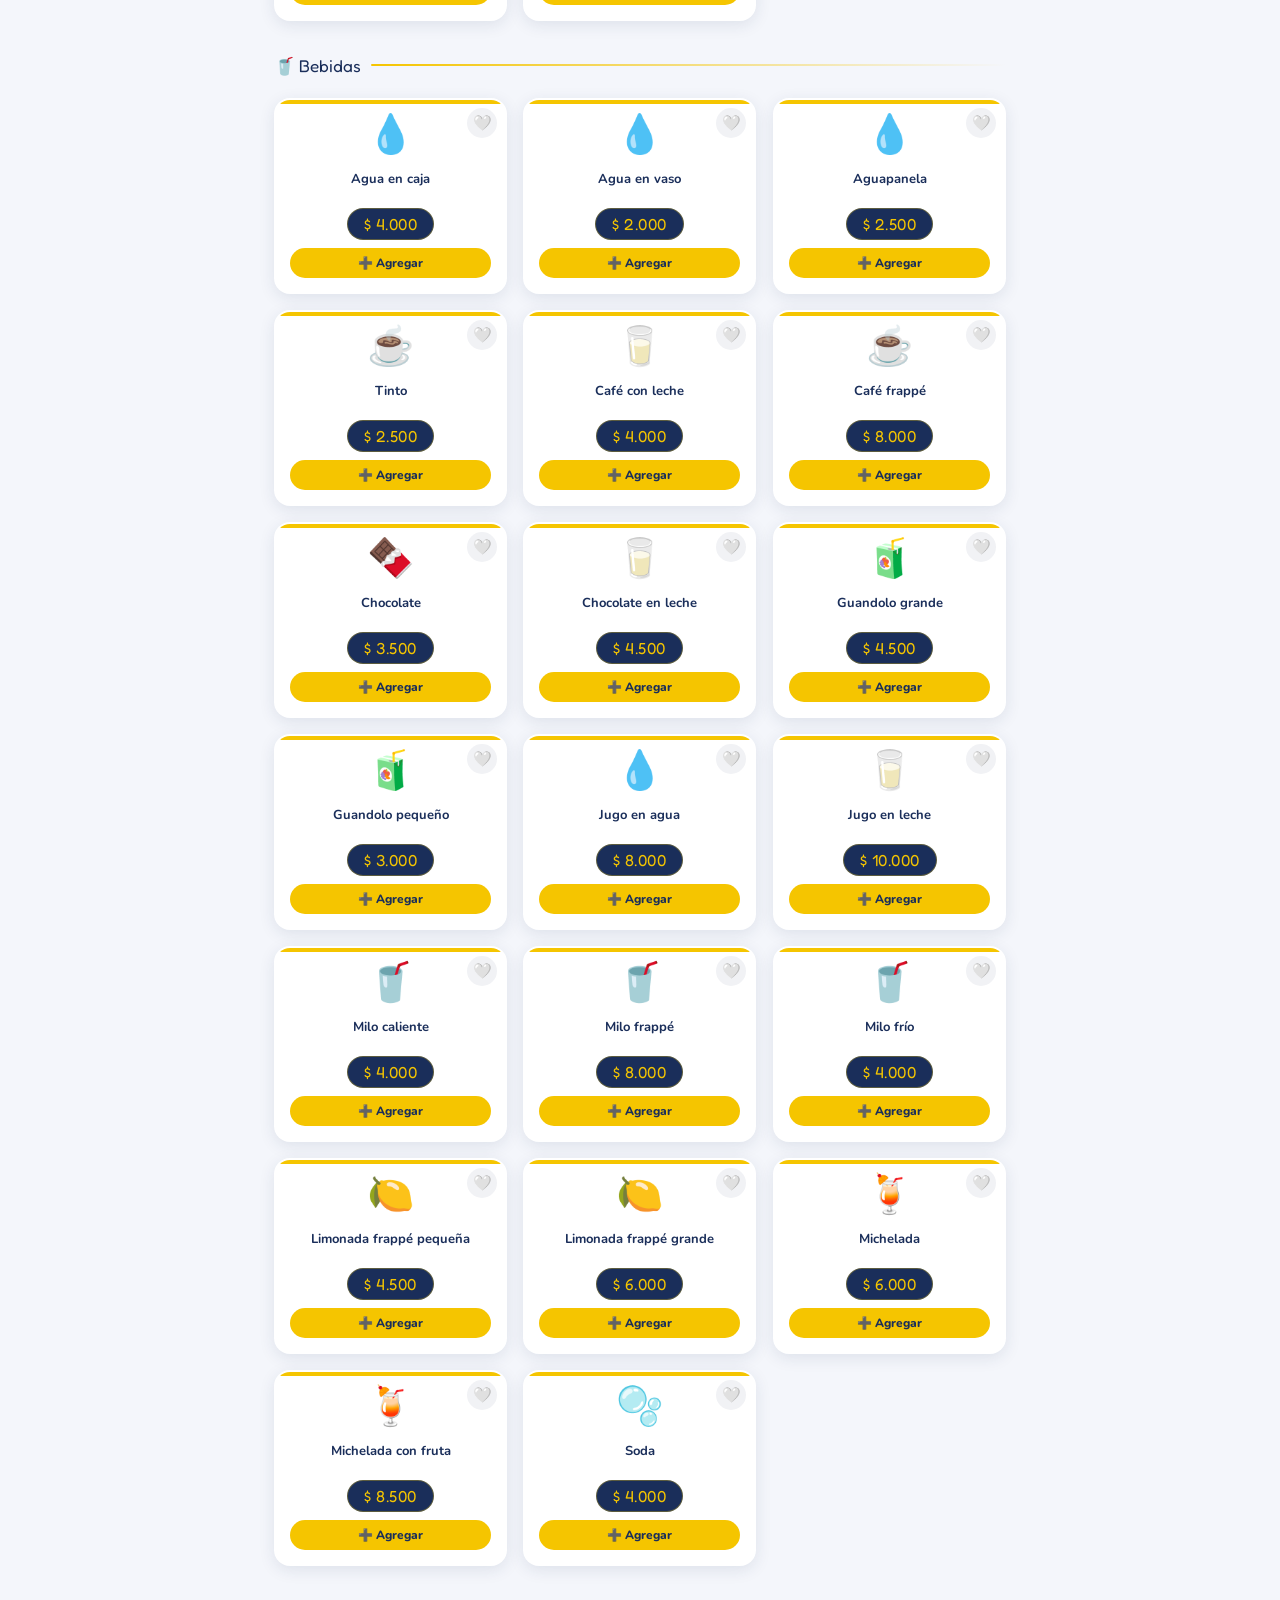
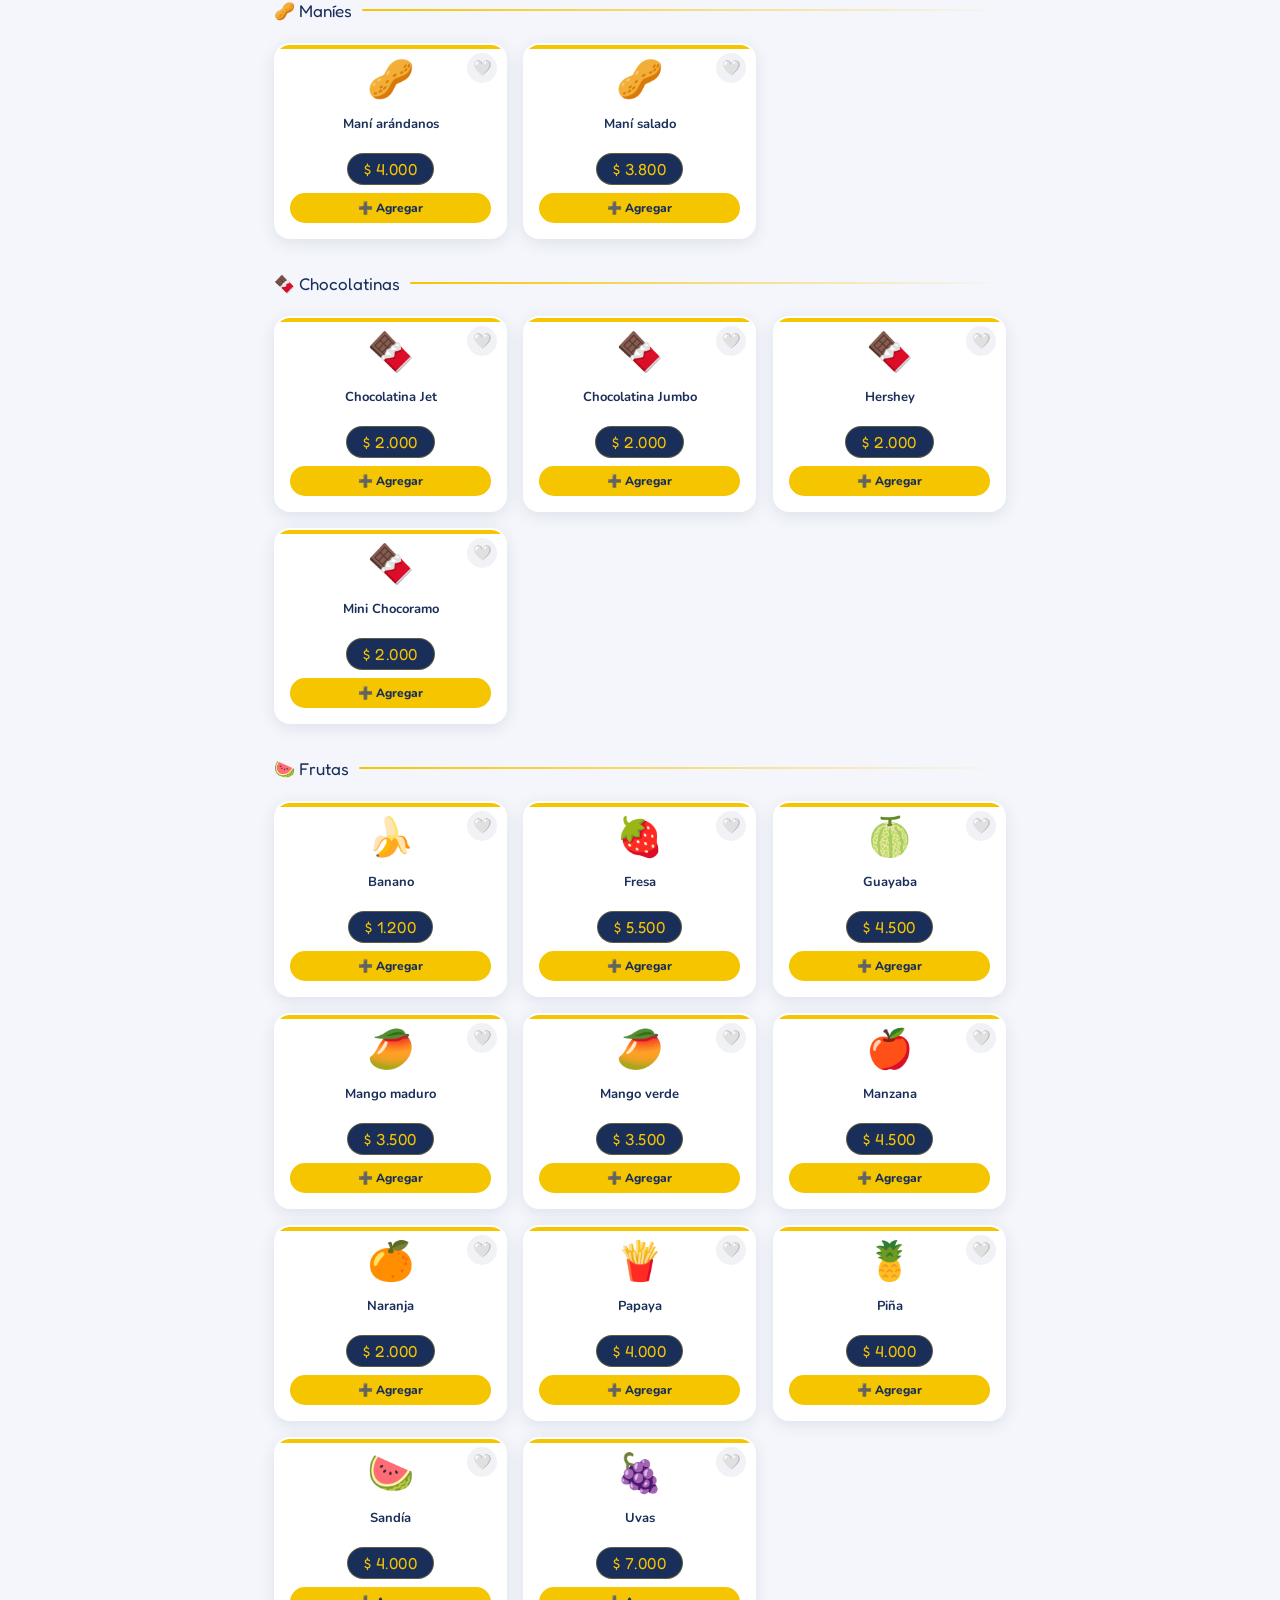
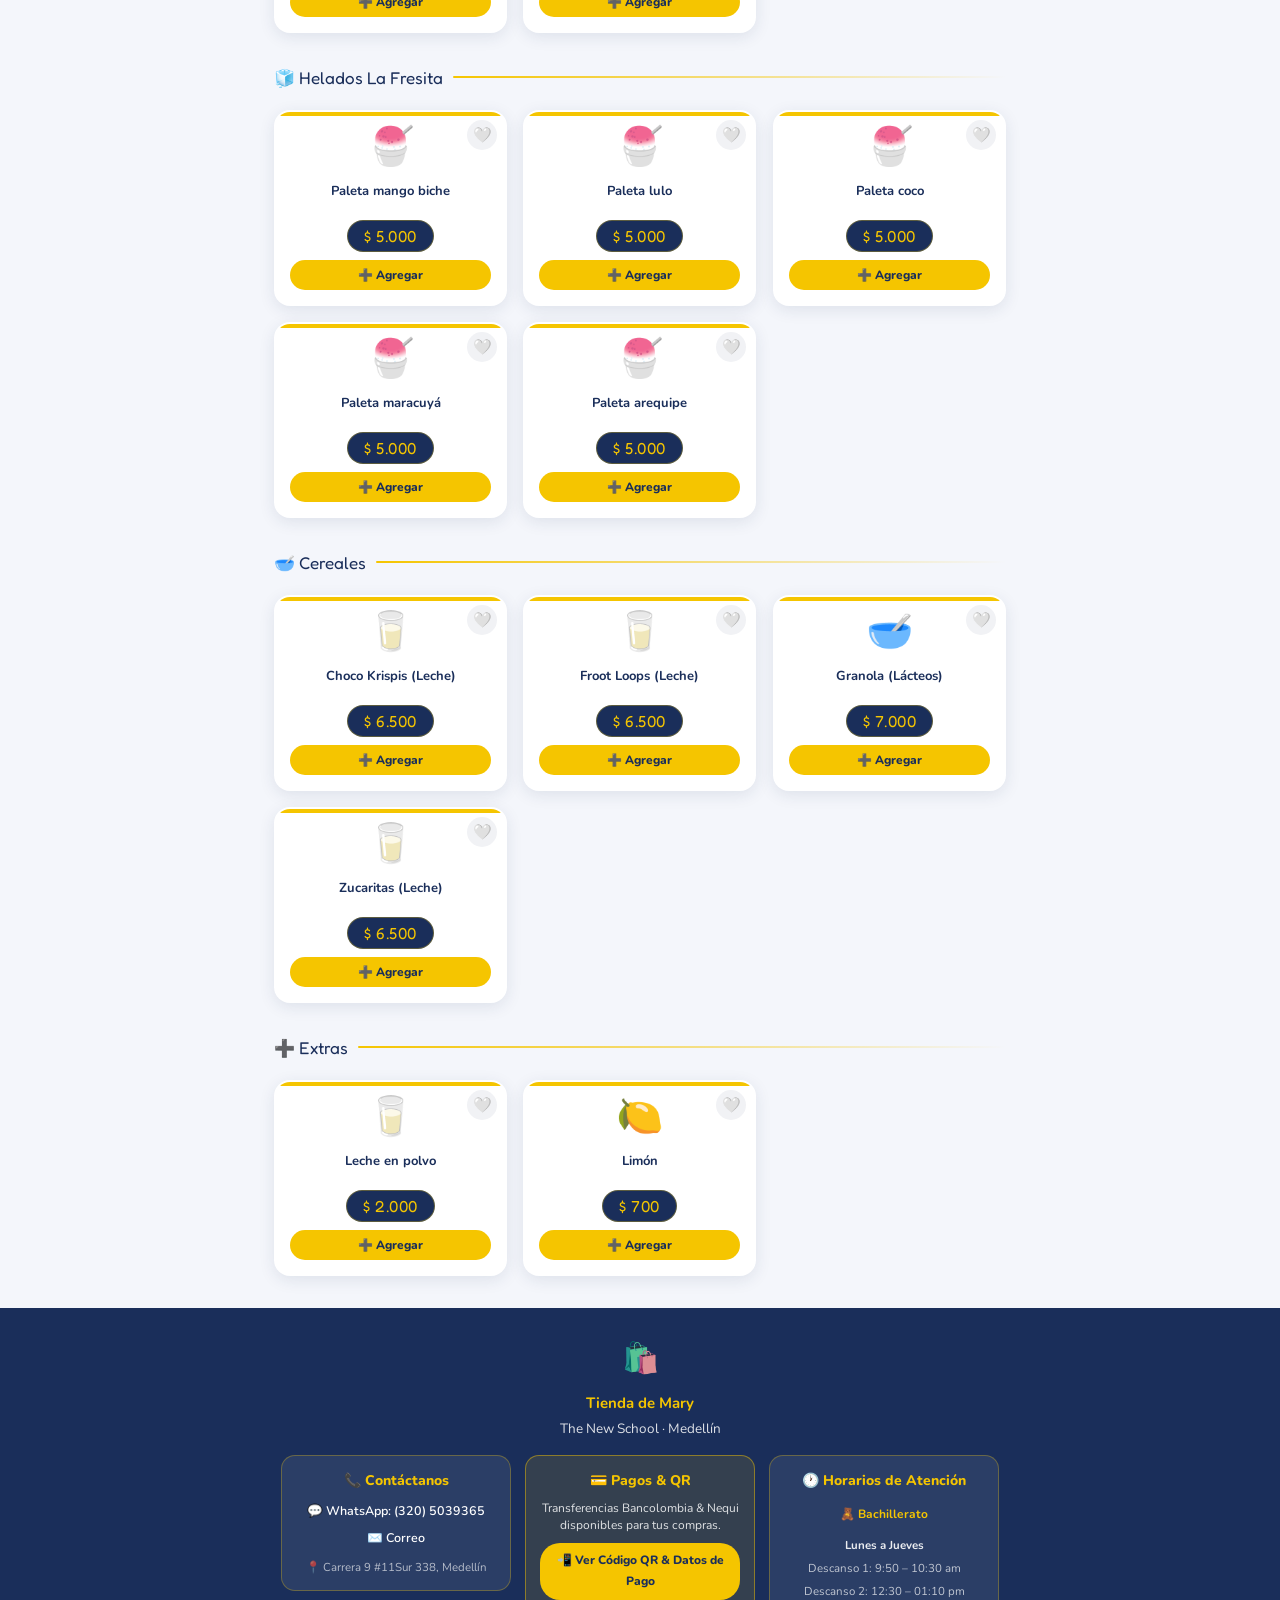
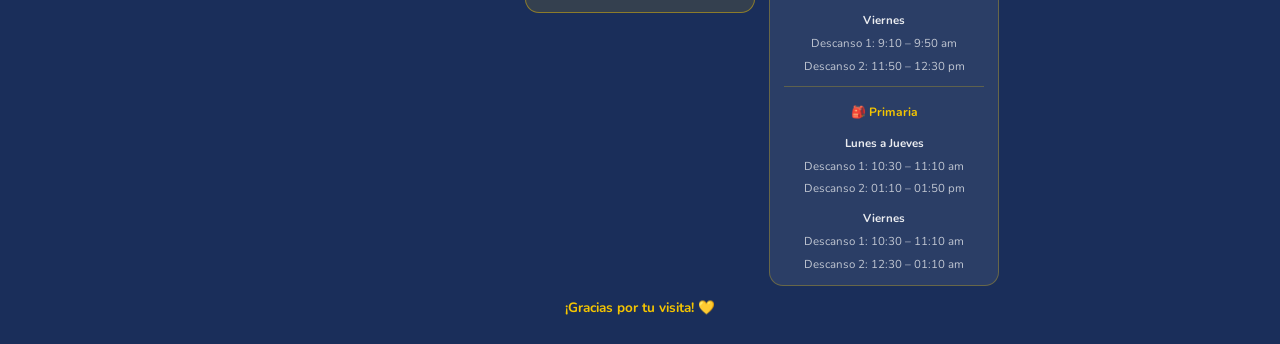
==== commit 65bc9fd3: "cambio de horario" ====
--- a/index.html
+++ b/index.html
@@ -216,7 +216,17 @@
       <div class="footer-contact">
         <p class="footer-contact-title">🕐 Horarios de Atención</p>
 
-        <p class="footer-schedule-sub">🧸 Preescolar</p>
+        <p class="footer-schedule-sub">🧸 Bachillerato</p>
+        <p class="footer-schedule-days">Lunes a Jueves</p>
+        <p class="footer-schedule-time">Descanso 1: 9:50 – 10:30 am</p>
+        <p class="footer-schedule-time">Descanso 2: 12:30 – 01:10 pm</p>
+        <p class="footer-schedule-days" style="margin-top:5px;">Viernes</p>
+        <p class="footer-schedule-time">Descanso 1: 9:10 – 9:50 am</p>
+        <p class="footer-schedule-time">Descanso 2: 11:50 – 12:30 pm</p>
+
+         <div class="footer-schedule-divider"></div>
+
+        <p class="footer-schedule-sub">🎒 Primaria</p>
         <p class="footer-schedule-days">Lunes a Jueves</p>
         <p class="footer-schedule-time">Descanso 1: 10:30 – 11:10 am</p>
         <p class="footer-schedule-time">Descanso 2: 01:10 – 01:50 pm</p>
@@ -224,15 +234,6 @@
         <p class="footer-schedule-time">Descanso 1: 10:30 – 11:10 am</p>
         <p class="footer-schedule-time">Descanso 2: 12:30 – 01:10 am</p>
 
-        <div class="footer-schedule-divider"></div>
-
-        <p class="footer-schedule-sub">🎒 Primaria</p>
-        <p class="footer-schedule-days">Lunes a Jueves</p>
-        <p class="footer-schedule-time">Descanso 1: 9:50 – 10:30 am</p>
-        <p class="footer-schedule-time">Descanso 2: 12:30 – 01:10 pm</p>
-        <p class="footer-schedule-days" style="margin-top:5px;">Viernes</p>
-        <p class="footer-schedule-time">Descanso 1: 9:10 – 9:50 am</p>
-        <p class="footer-schedule-time">Descanso 2: 11:50 – 12:30 pm</p>
       </div>
 
     </div>
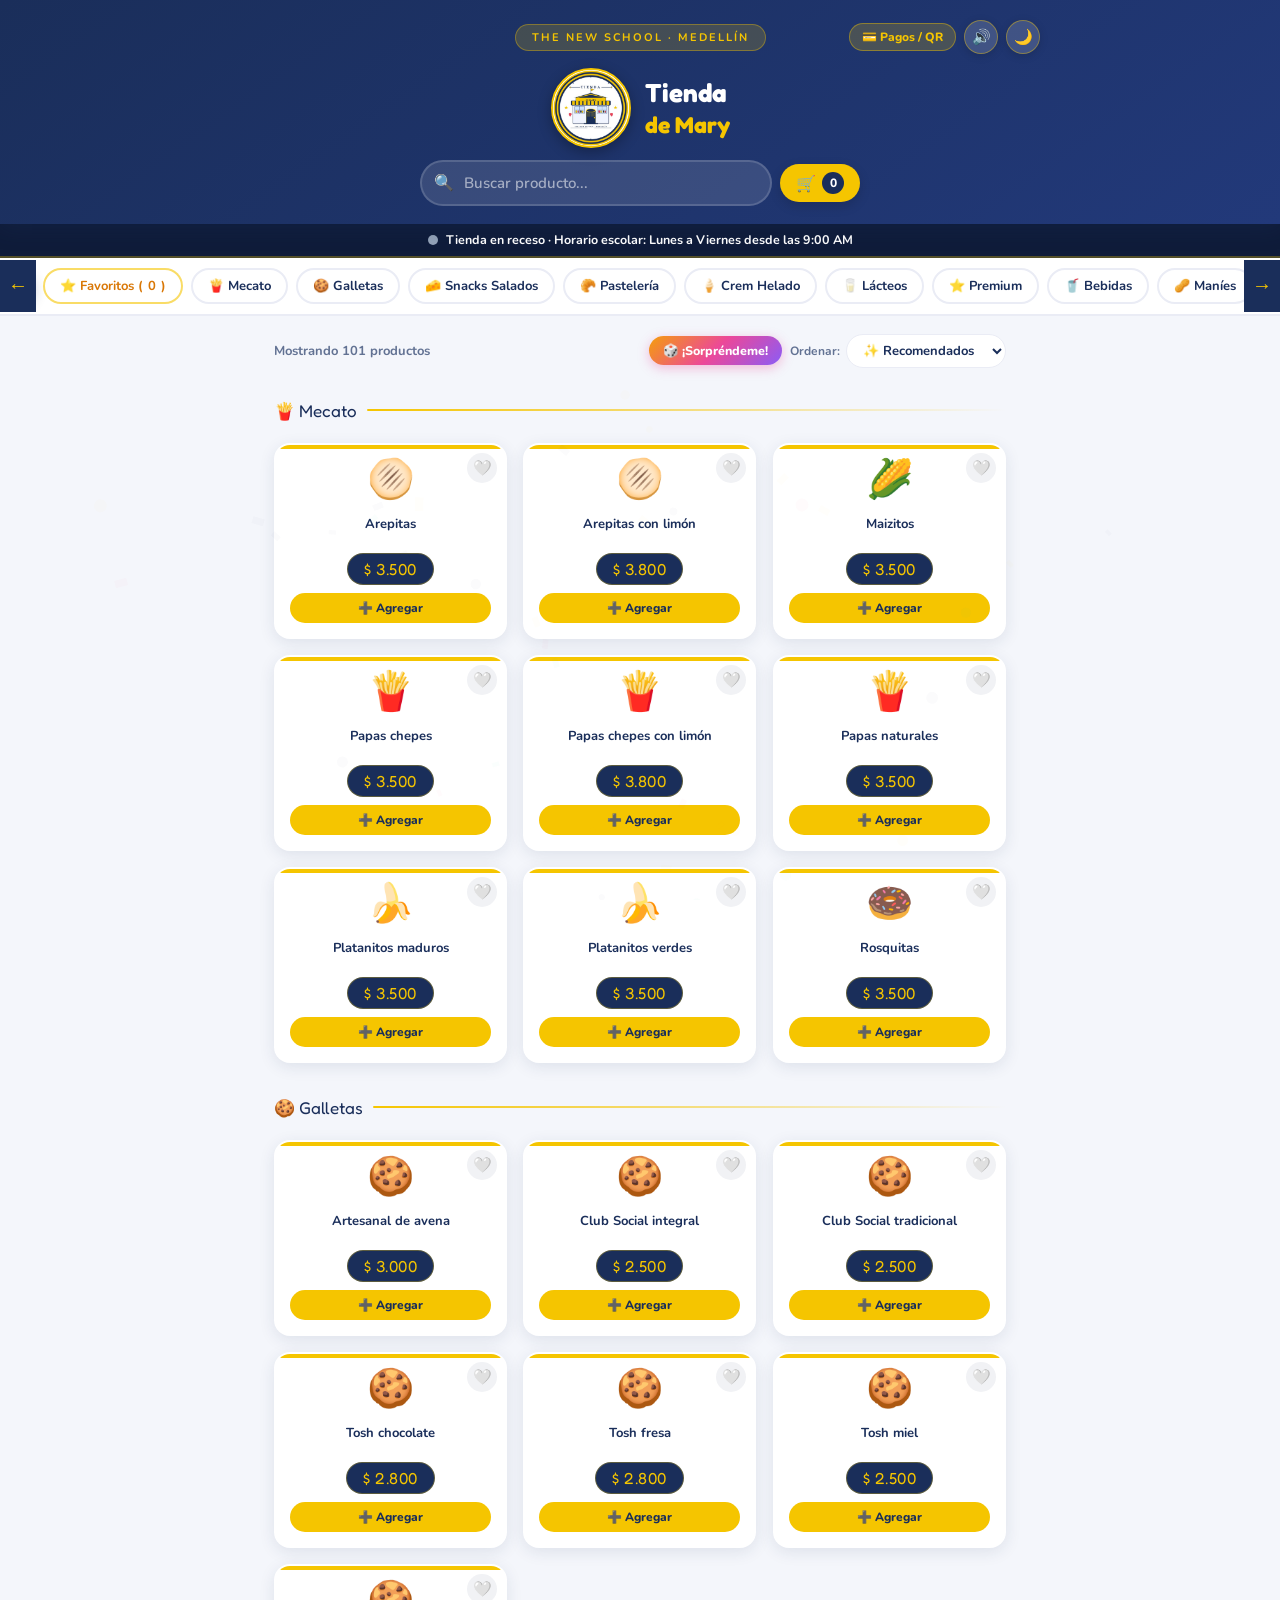
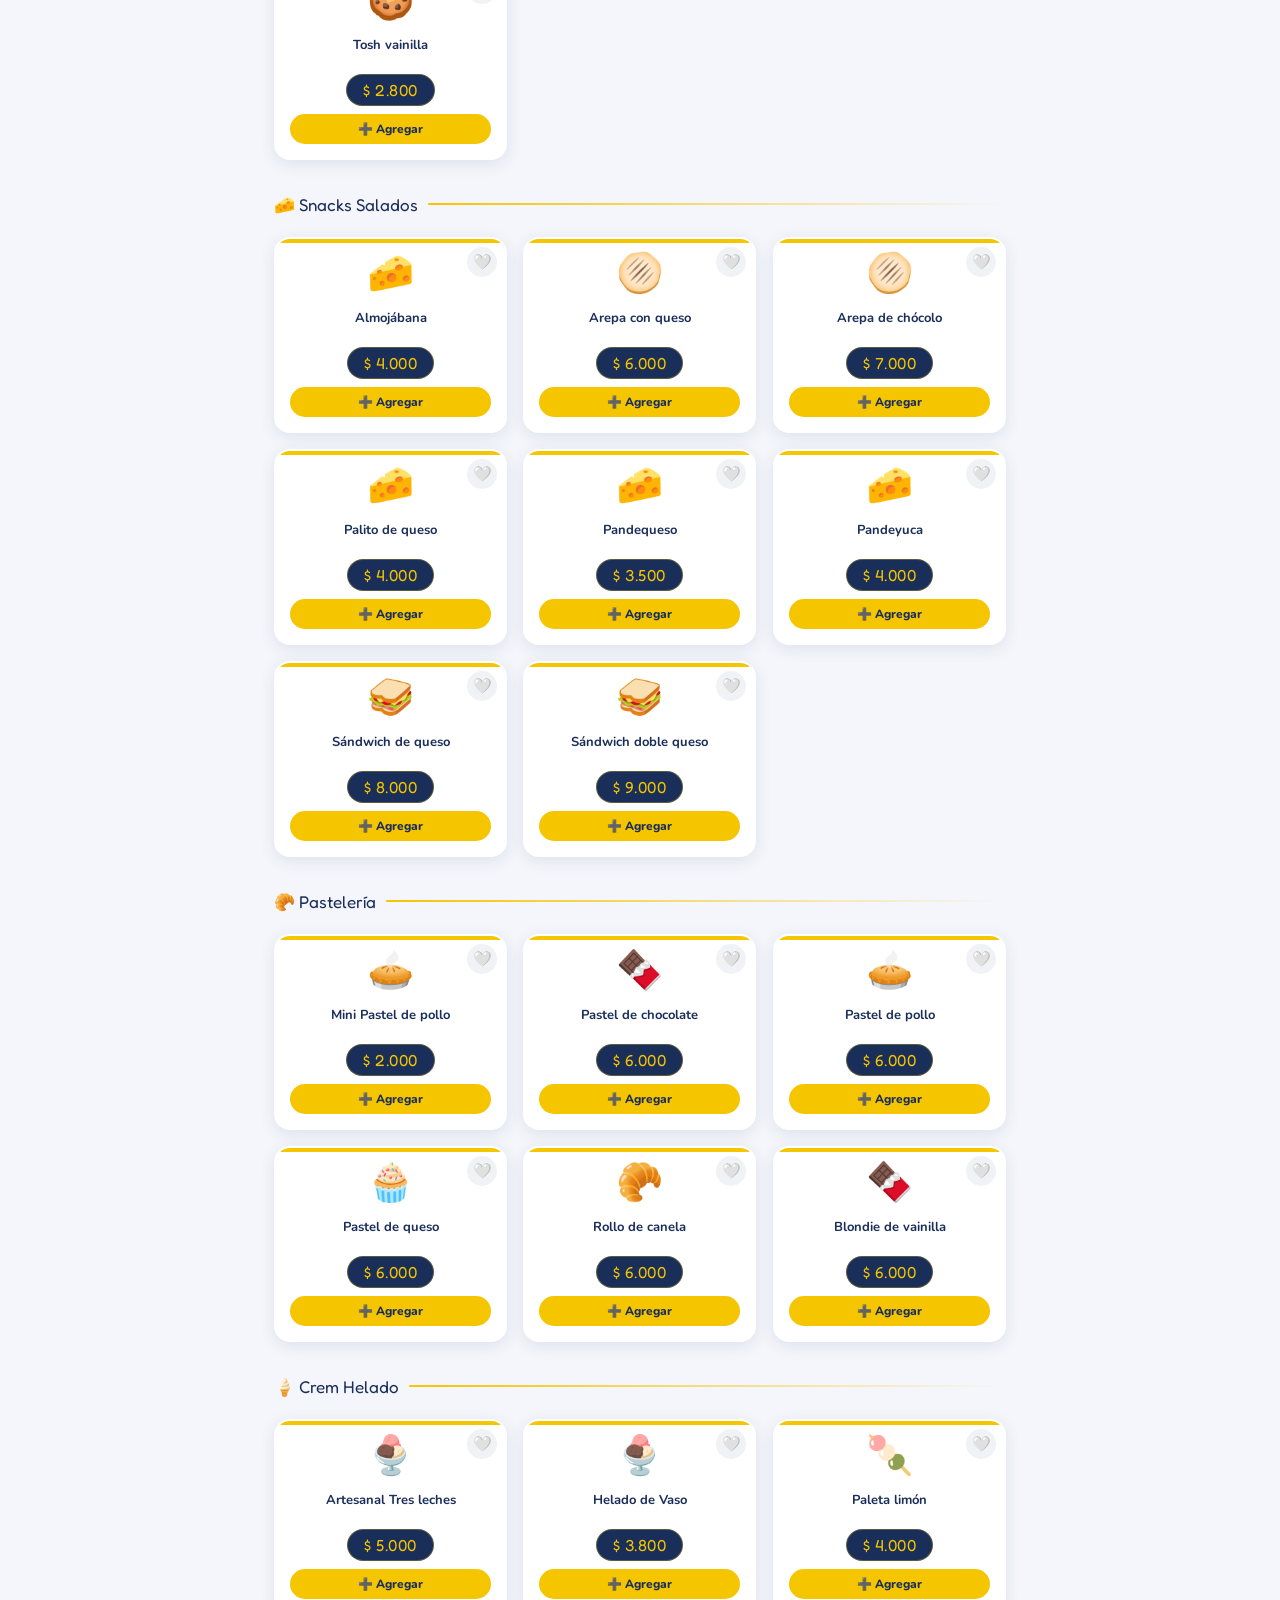
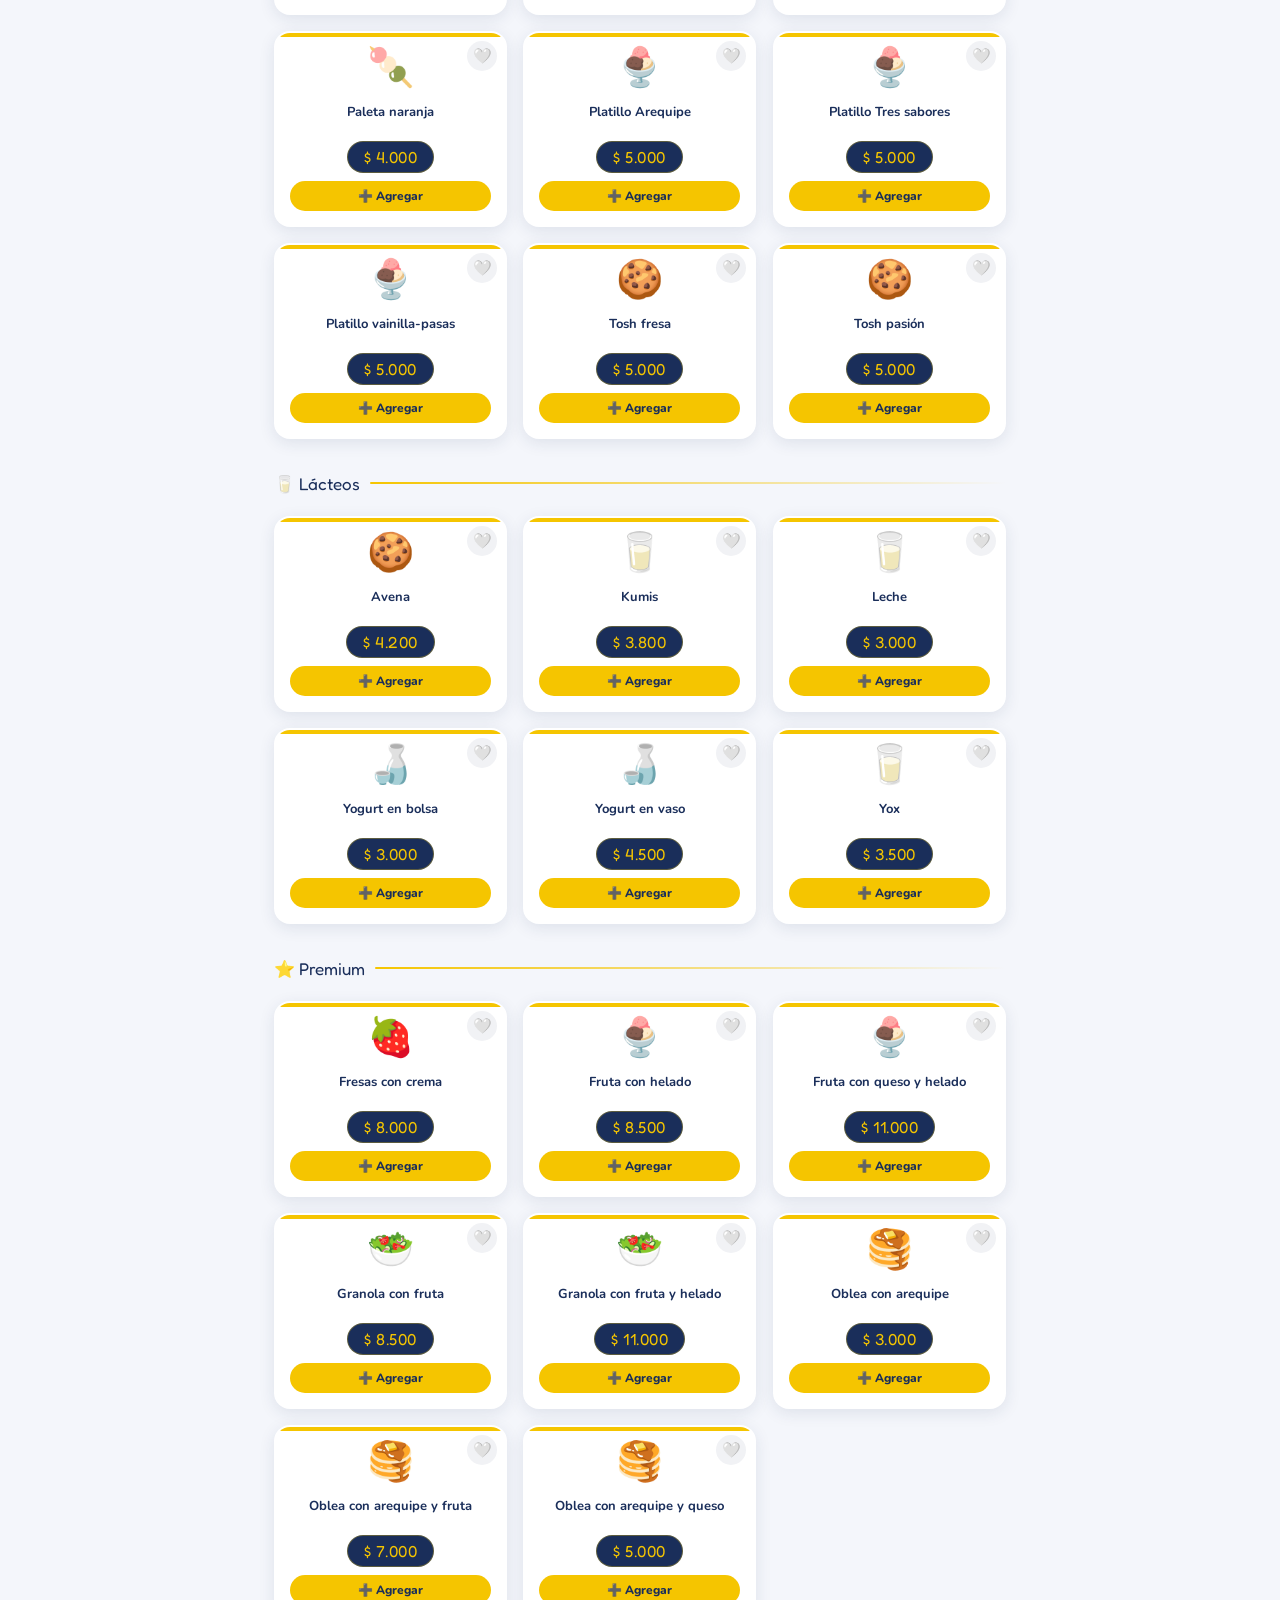
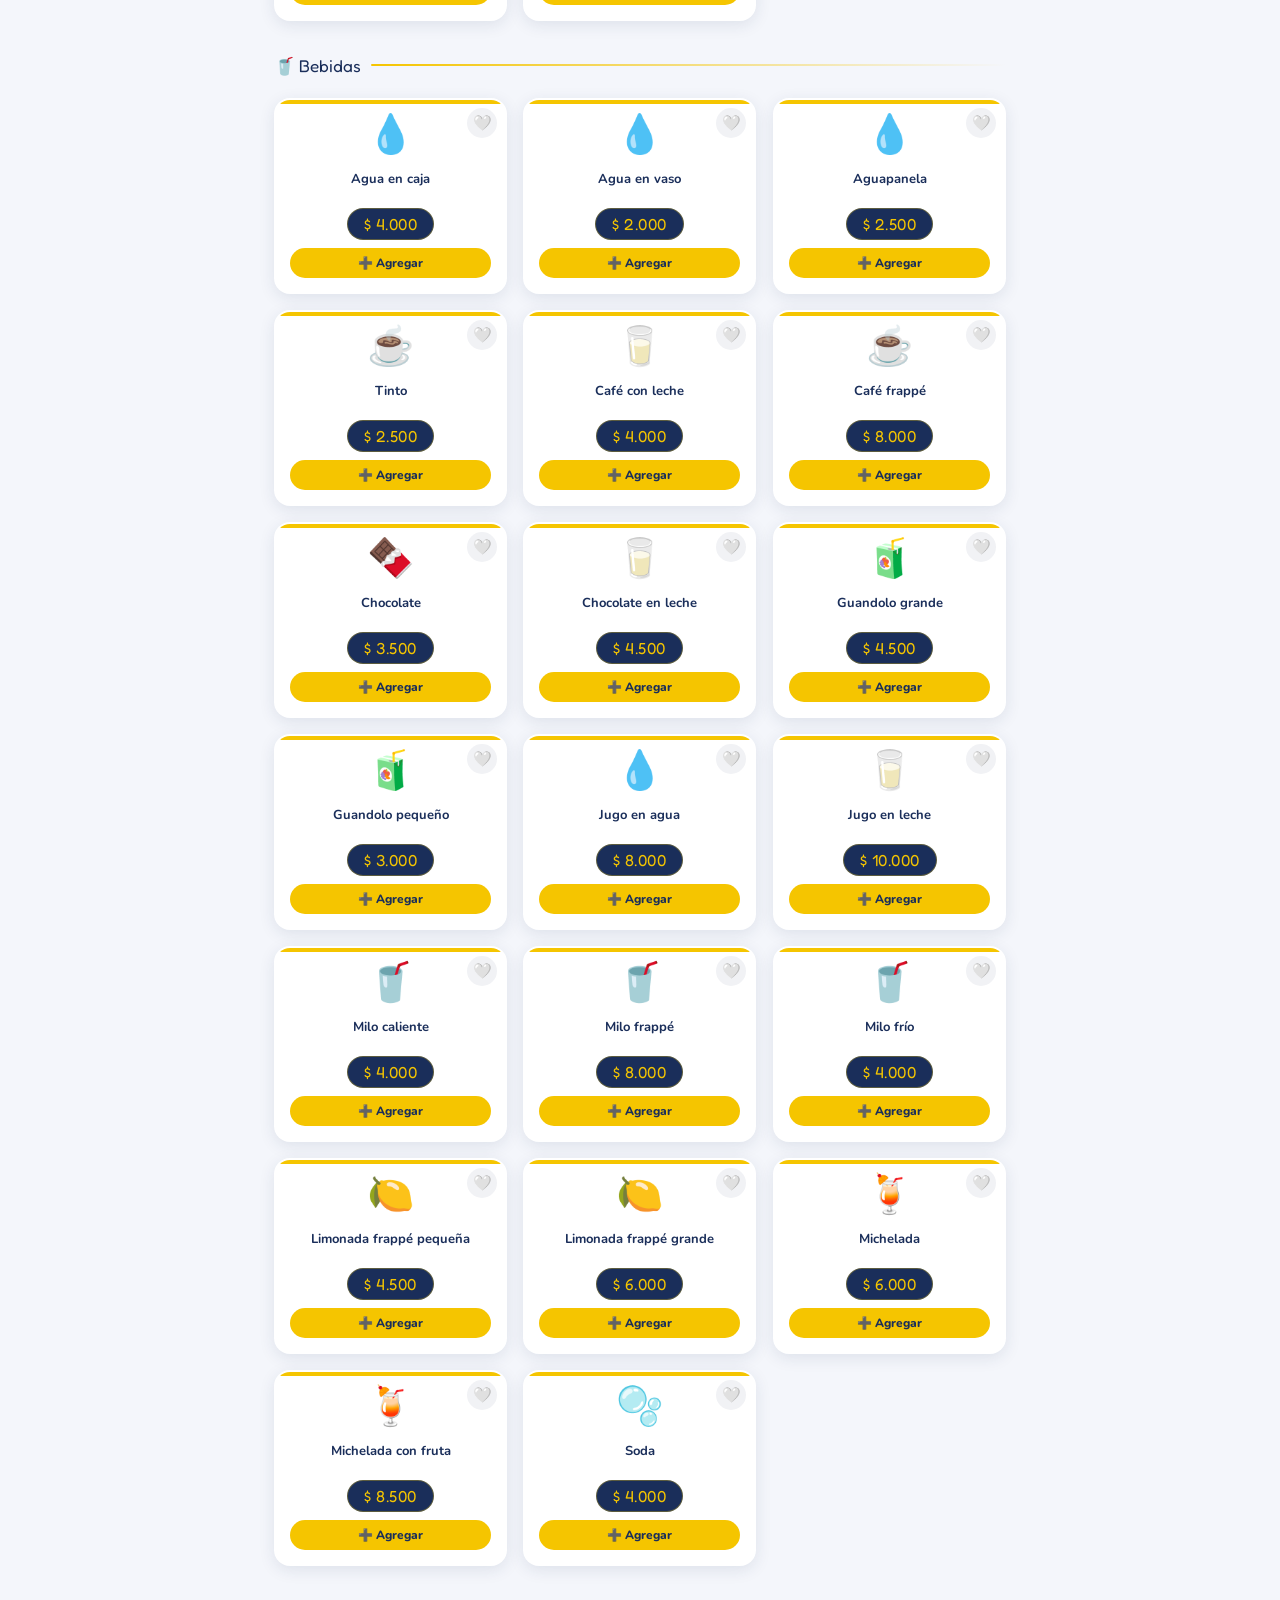
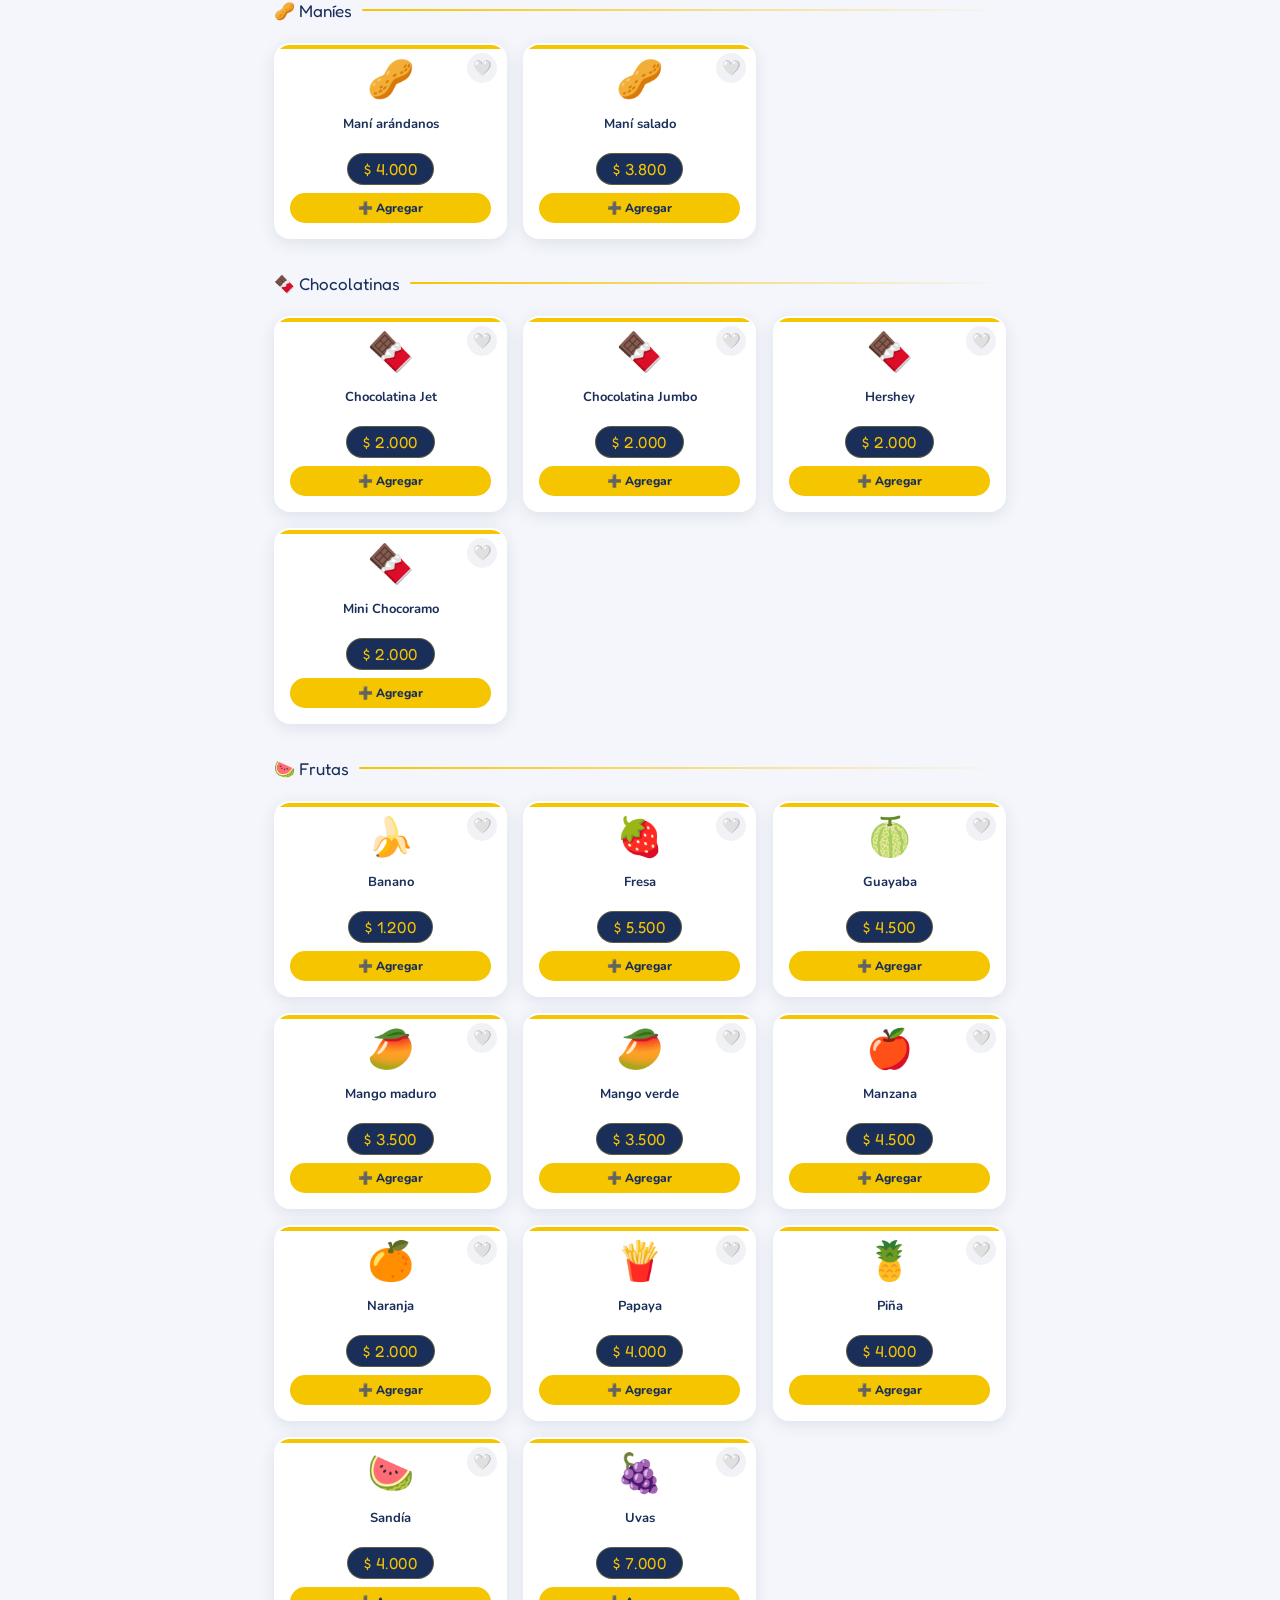
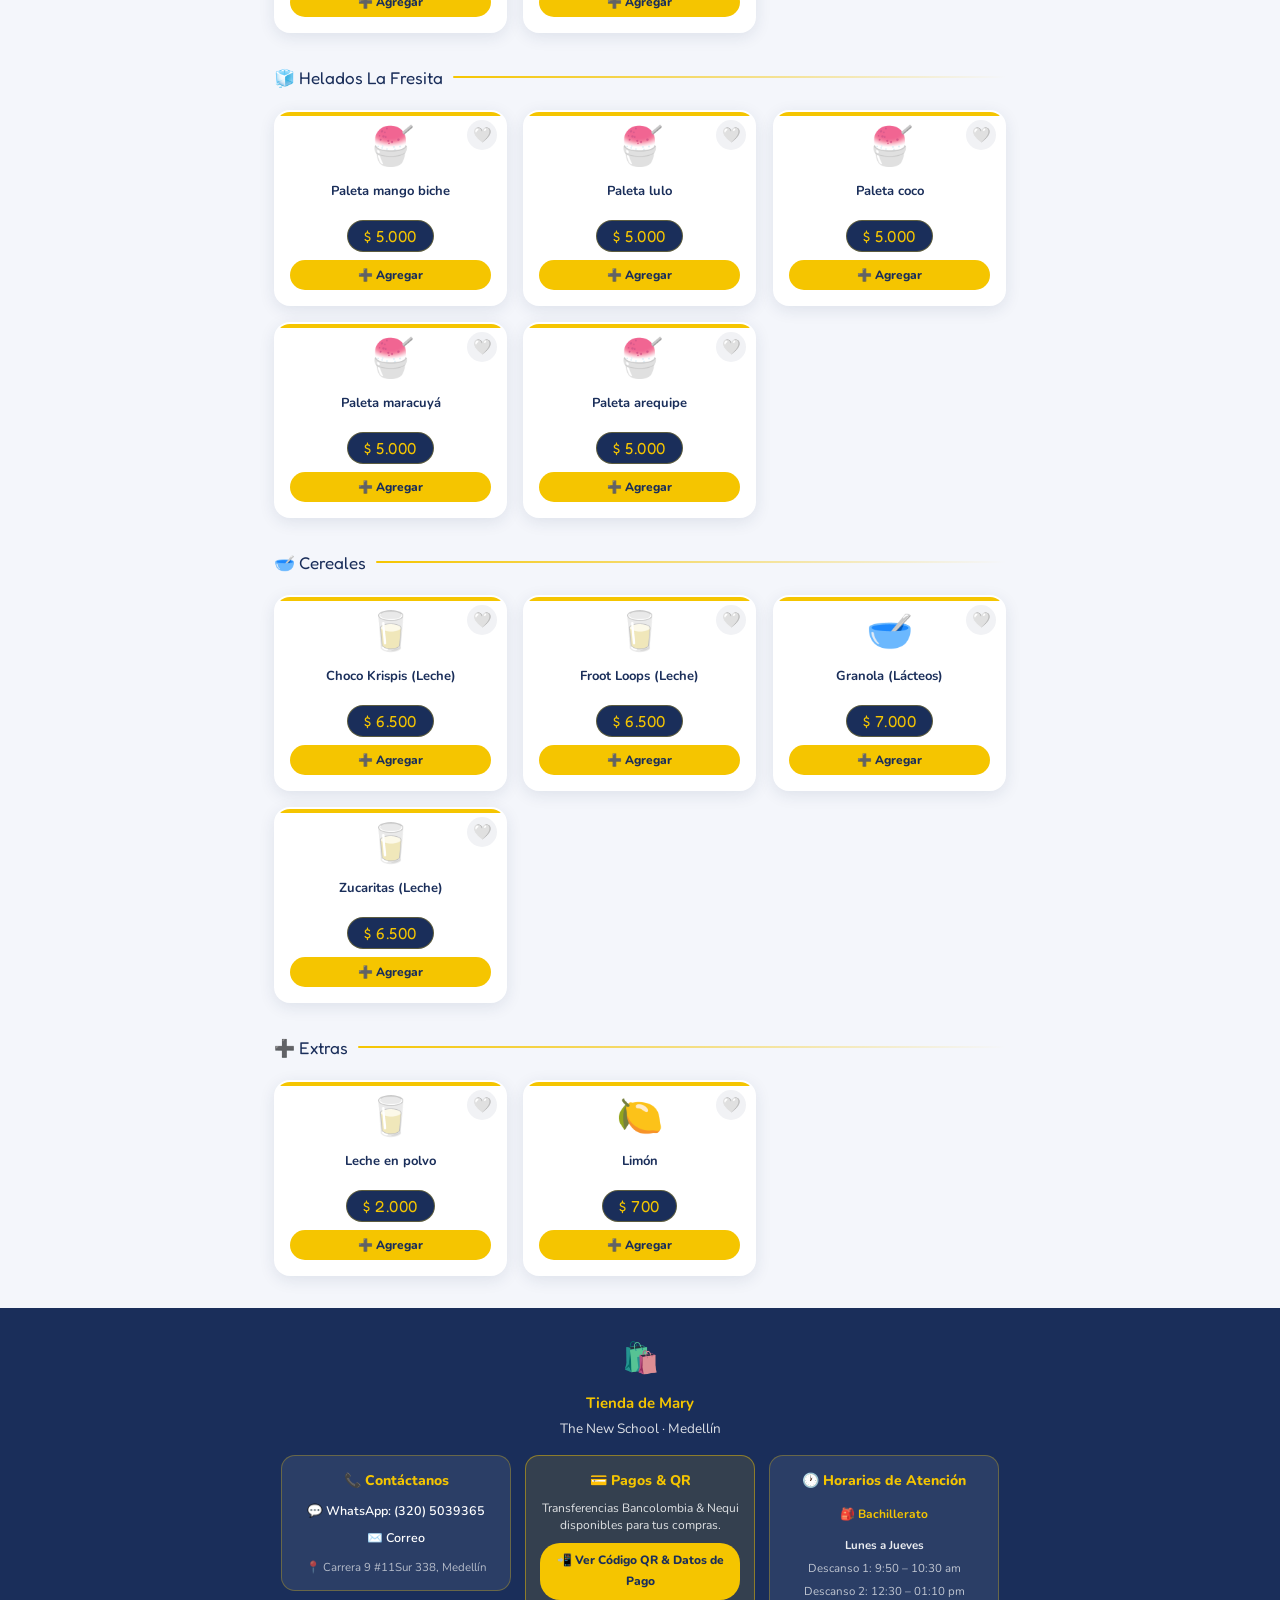
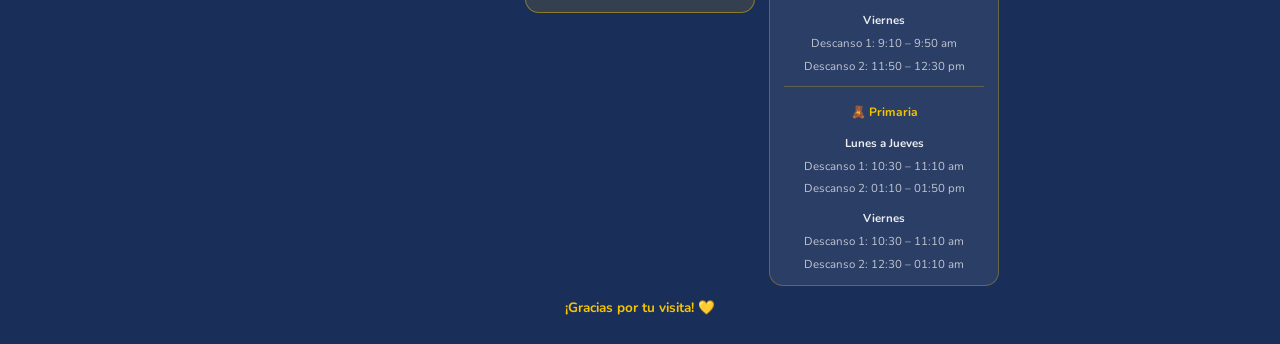
==== commit 637f09ea: "iconos" ====
--- a/index.html
+++ b/index.html
@@ -216,7 +216,7 @@
       <div class="footer-contact">
         <p class="footer-contact-title">🕐 Horarios de Atención</p>
 
-        <p class="footer-schedule-sub">🧸 Bachillerato</p>
+        <p class="footer-schedule-sub">🎒 Bachillerato</p>
         <p class="footer-schedule-days">Lunes a Jueves</p>
         <p class="footer-schedule-time">Descanso 1: 9:50 – 10:30 am</p>
         <p class="footer-schedule-time">Descanso 2: 12:30 – 01:10 pm</p>
@@ -226,7 +226,7 @@
 
          <div class="footer-schedule-divider"></div>
 
-        <p class="footer-schedule-sub">🎒 Primaria</p>
+        <p class="footer-schedule-sub">🧸 Primaria</p>
         <p class="footer-schedule-days">Lunes a Jueves</p>
         <p class="footer-schedule-time">Descanso 1: 10:30 – 11:10 am</p>
         <p class="footer-schedule-time">Descanso 2: 01:10 – 01:50 pm</p>
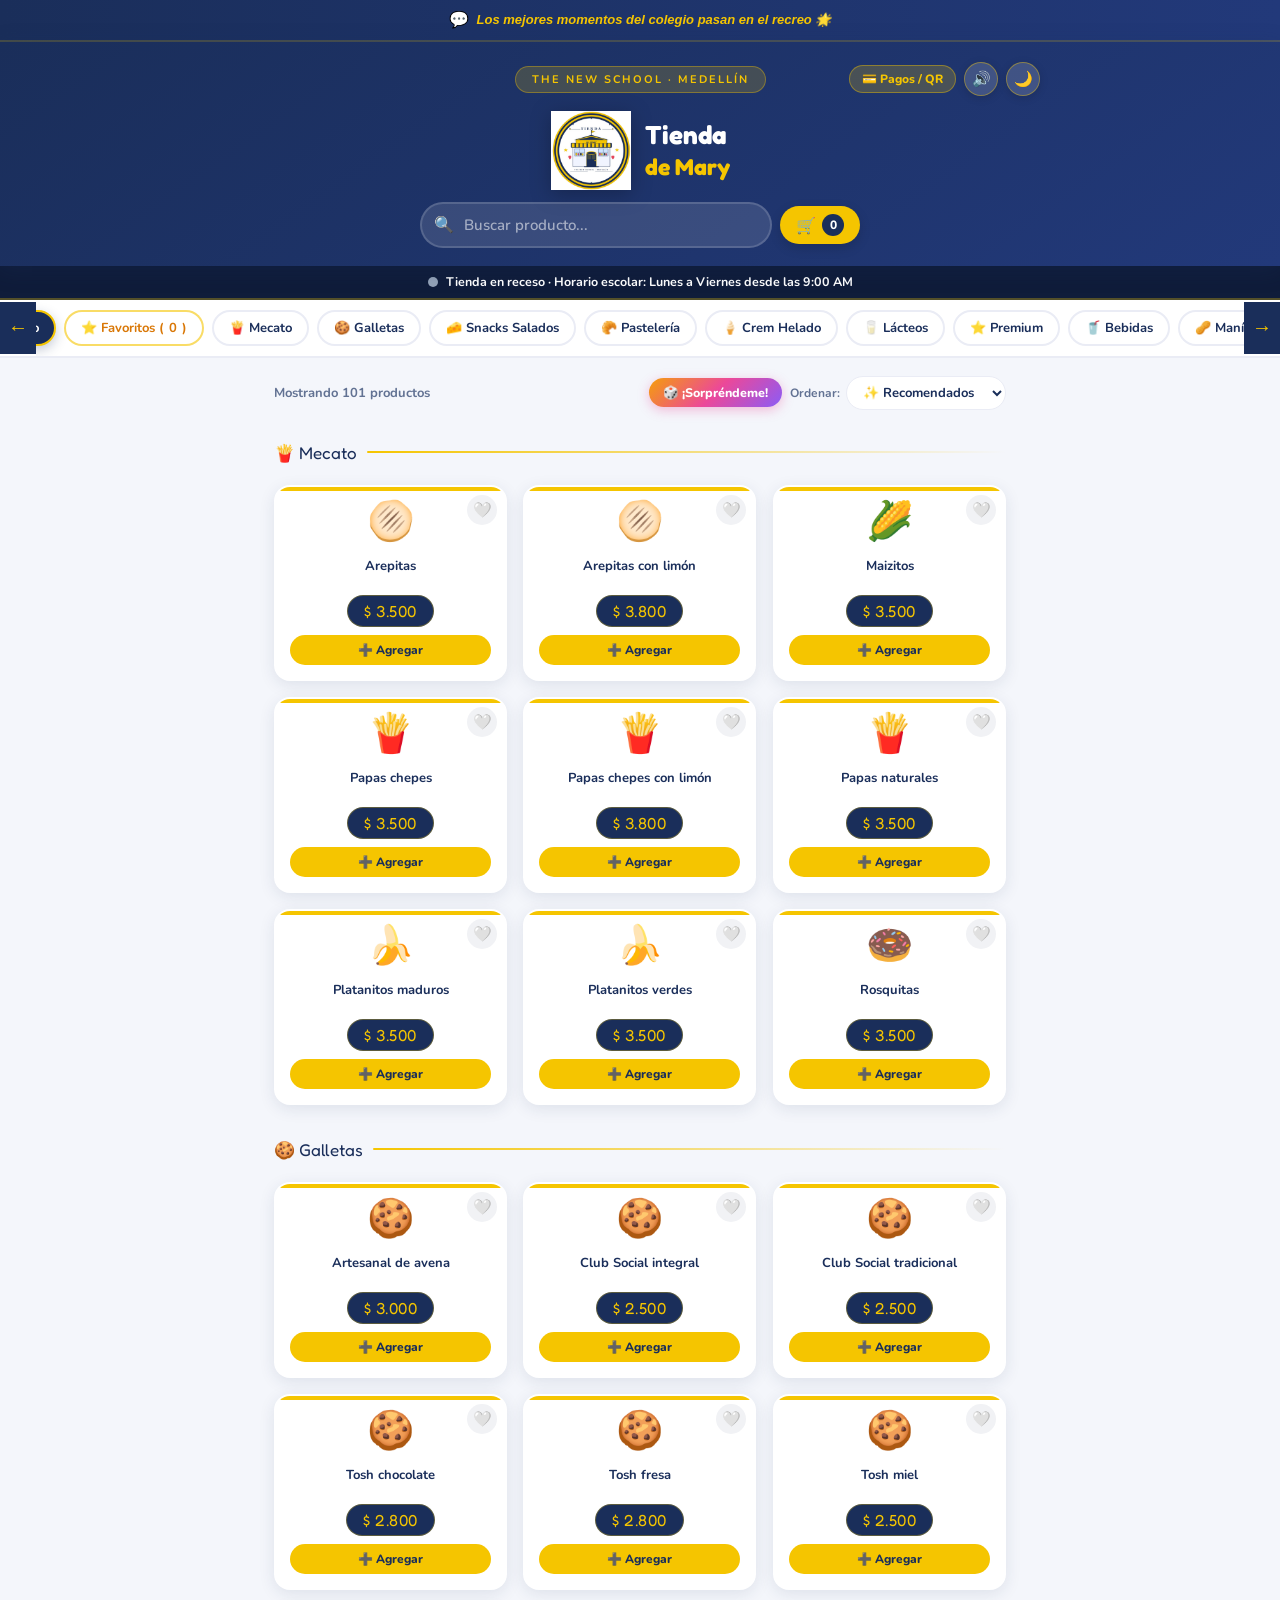
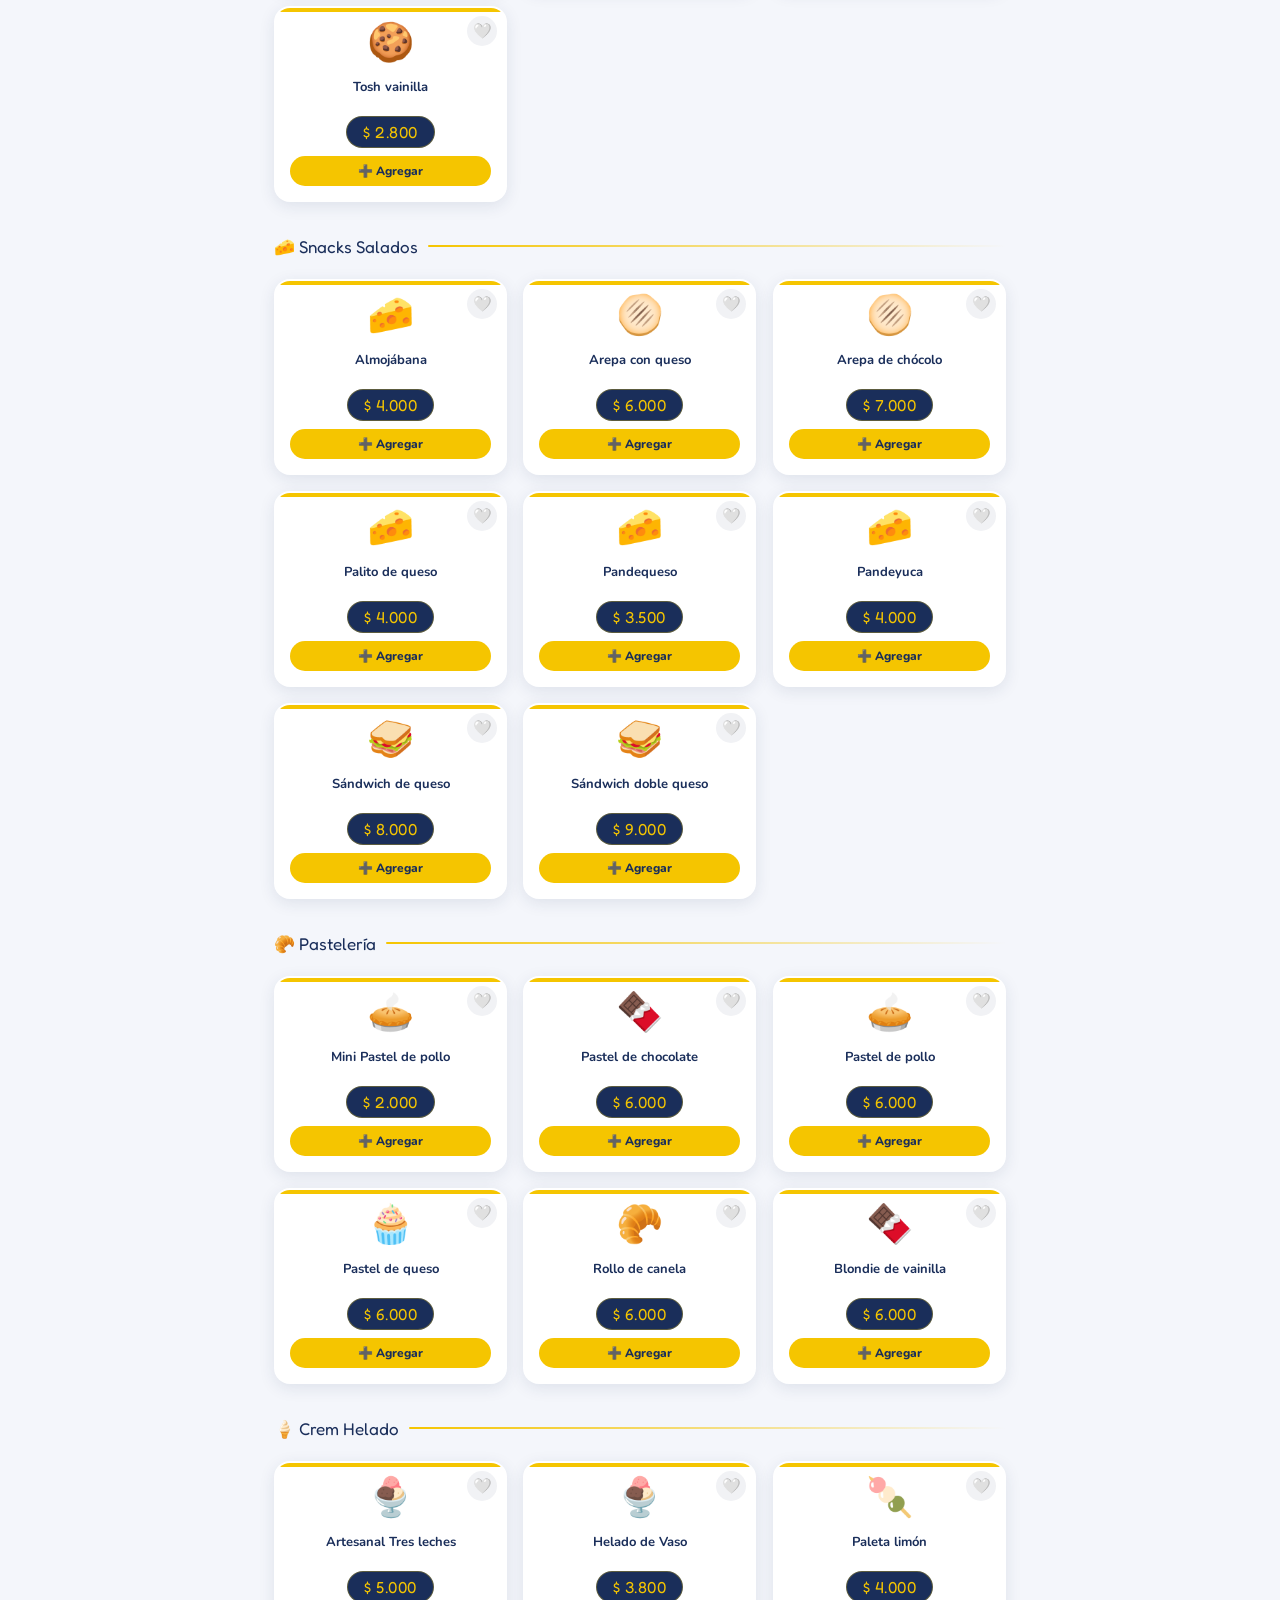
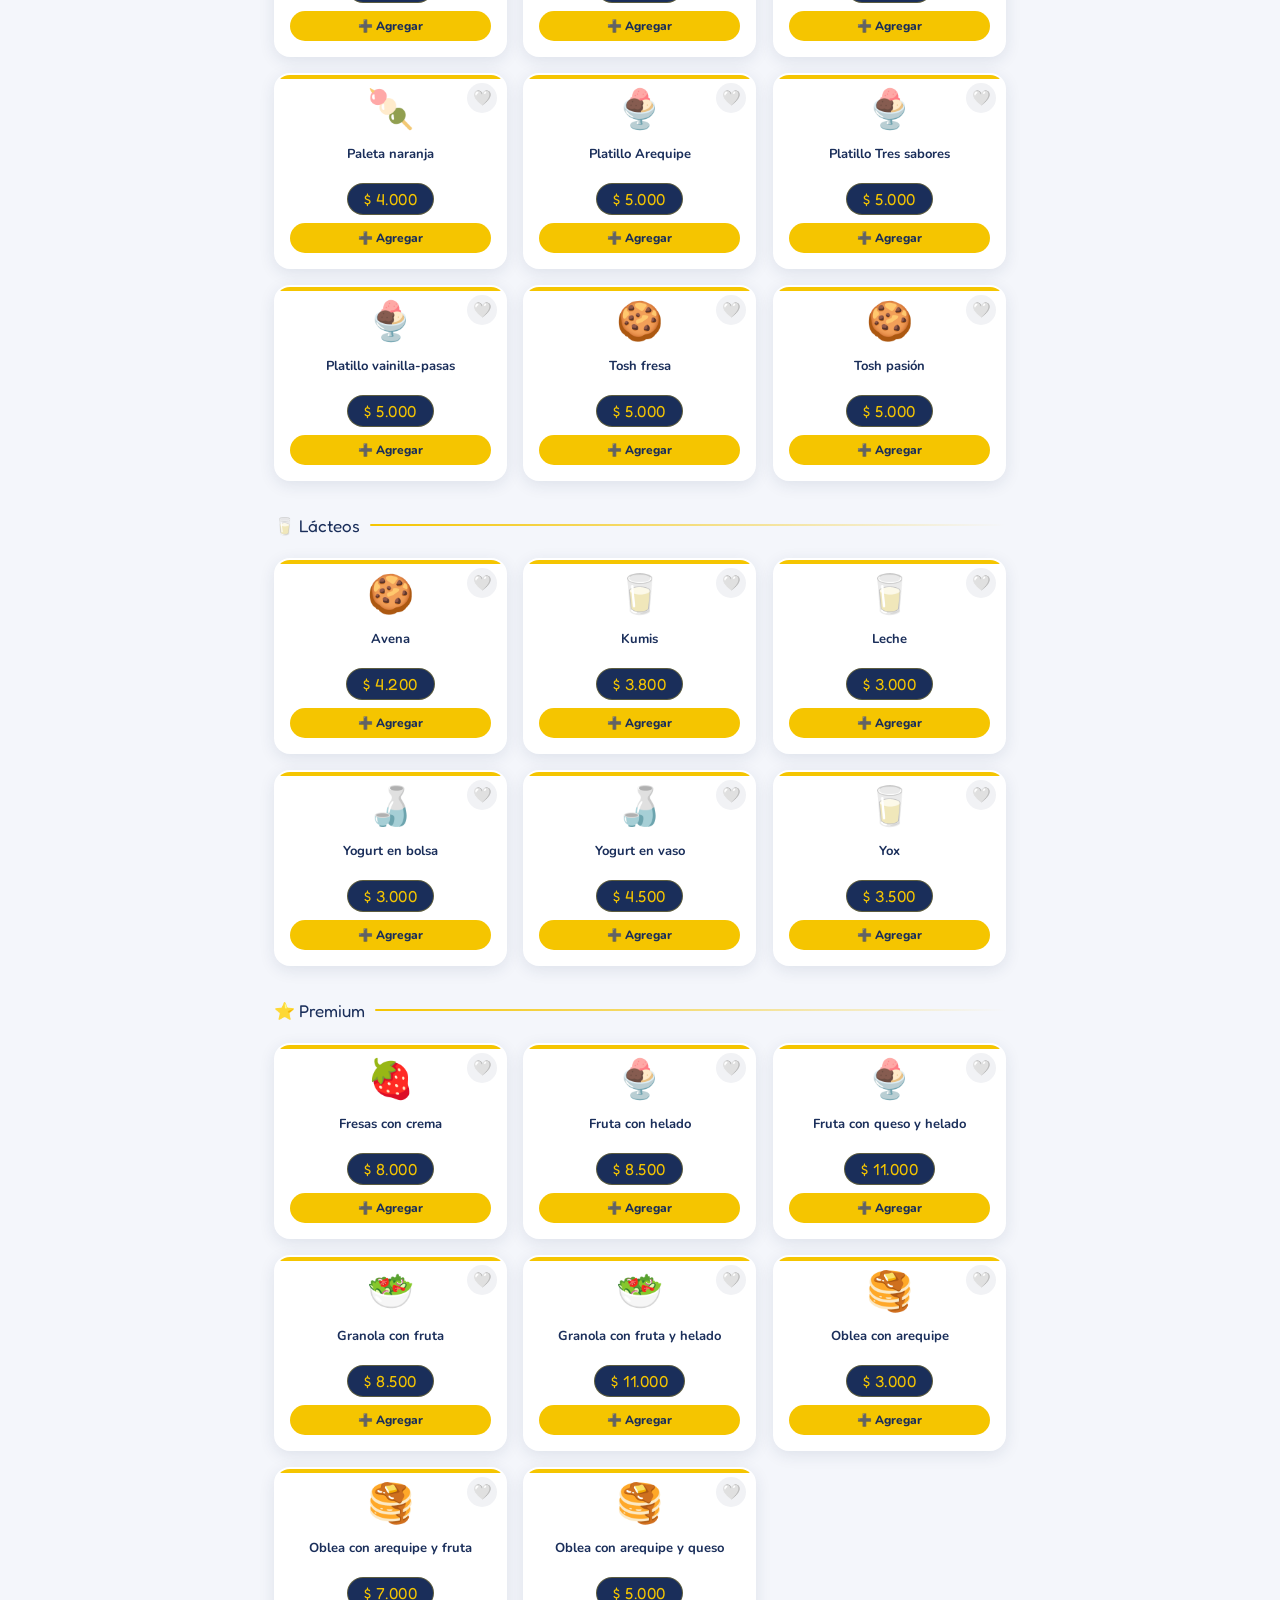
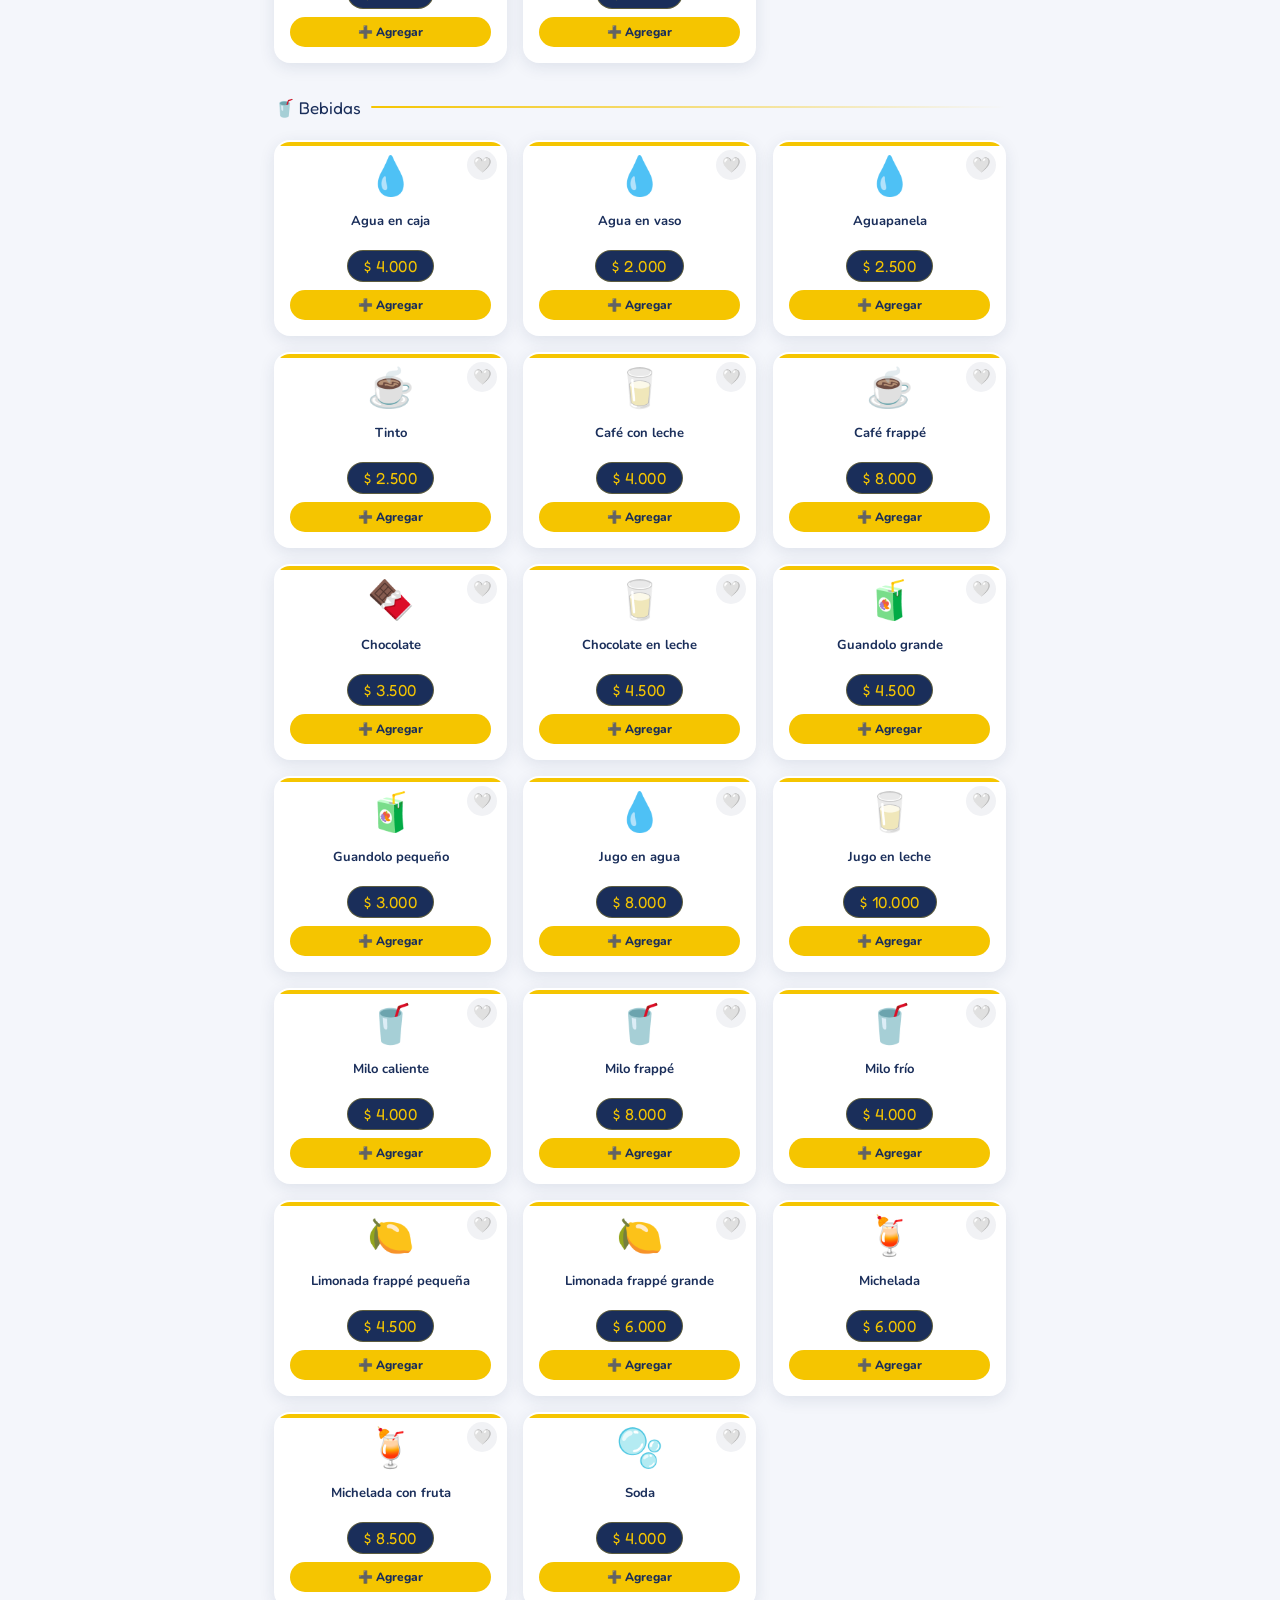
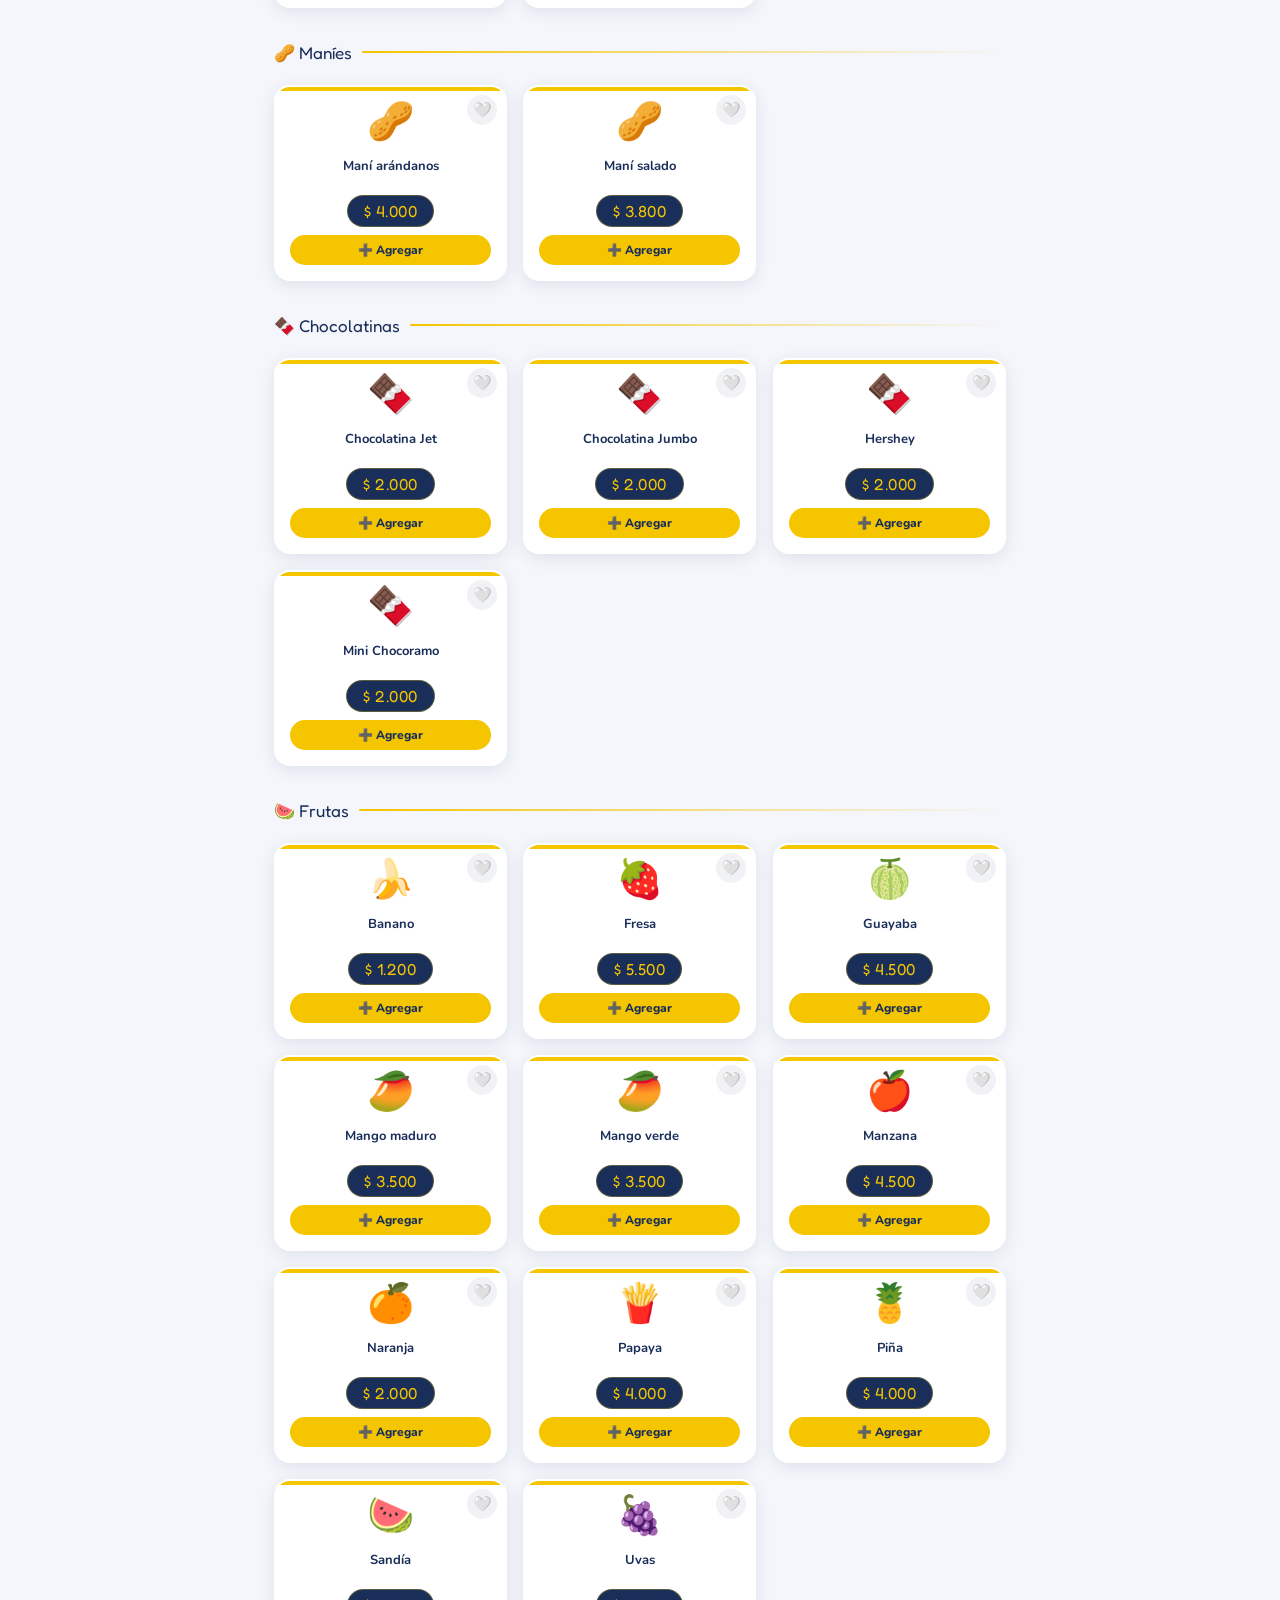
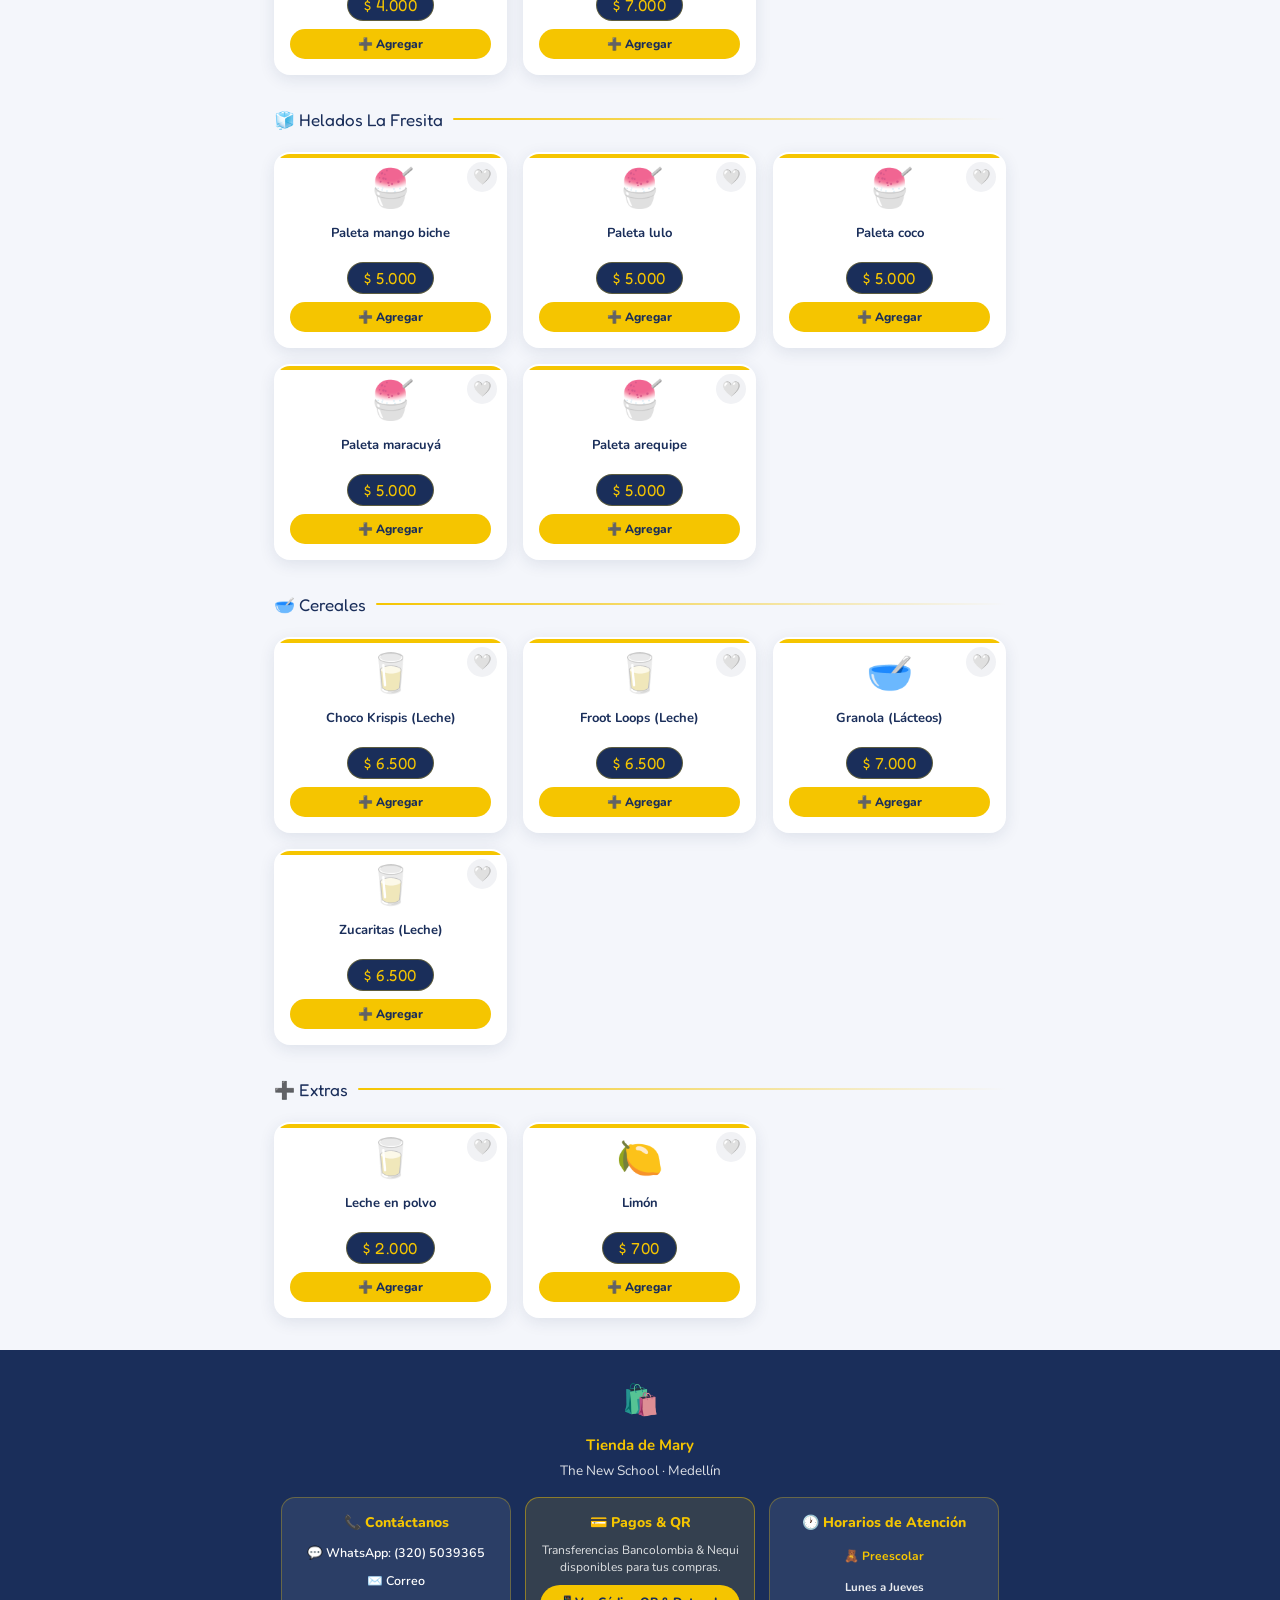
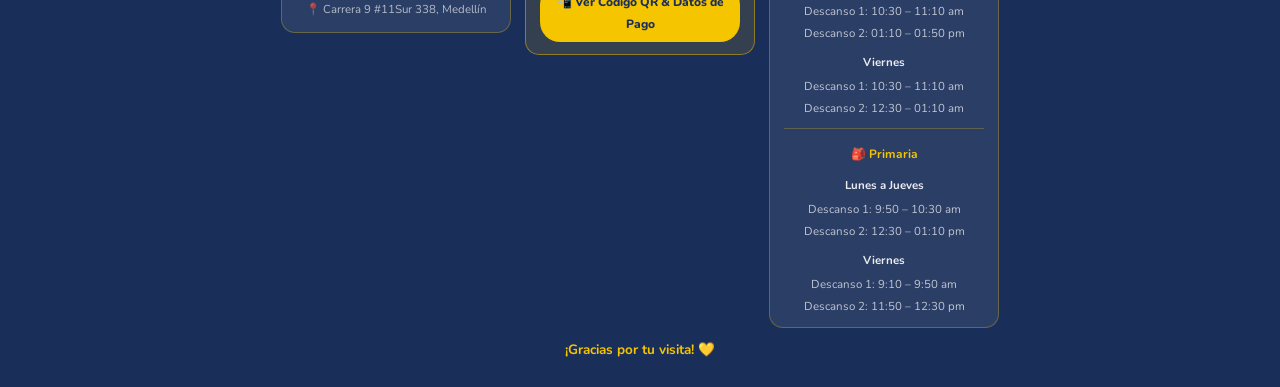
==== commit cb223f75: "mejora02" ====
--- a/index.html
+++ b/index.html
@@ -10,6 +10,30 @@
 </head>
 <body>
 
+  <!-- ══════════════════════════════════════
+       SPLASH SCREEN
+  ══════════════════════════════════════ -->
+  <div id="splashScreen" class="splash-screen">
+    <div class="splash-content">
+      <div class="splash-logo-wrap">
+        <img src="logo.png" alt="Tienda de Mary" class="splash-logo" />
+      </div>
+      <h1 class="splash-title">Tienda de Mary</h1>
+      <p class="splash-subtitle">The New School · Medellín</p>
+      <div class="splash-loader">
+        <div class="splash-bar"></div>
+      </div>
+    </div>
+  </div>
+
+  <!-- ══════════════════════════════════════
+       FRASE DEL DÍA
+  ══════════════════════════════════════ -->
+  <div class="frase-dia" id="fraseDia">
+    <span class="frase-icono">💬</span>
+    <span class="frase-texto" id="fraseTexto"></span>
+  </div>
+
   <!-- HEADER -->
   <header class="header">
     <div class="header-top">
@@ -27,8 +51,8 @@
       </div>
     </div>
     <div class="logo-area">
-      <div class="logo-svg-wrap">
-        <img src="logo.png" alt="Tienda de Mary - The New School" class="logo-img" />
+      <div class="logo-svg-wrap" id="logoWrap">
+        <img src="logo.png" alt="Tienda de Mary - The New School" class="logo-img" id="logoImg" />
       </div>
       <h1 class="store-title">Tienda<br><span> de Mary</span></h1>
     </div>
@@ -216,24 +240,23 @@
       <div class="footer-contact">
         <p class="footer-contact-title">🕐 Horarios de Atención</p>
 
-        <p class="footer-schedule-sub">🎒 Bachillerato</p>
+        <p class="footer-schedule-sub">🧸 Preescolar</p>
+        <p class="footer-schedule-days">Lunes a Jueves</p>
+        <p class="footer-schedule-time">Descanso 1: 10:30 – 11:10 am</p>
+        <p class="footer-schedule-time">Descanso 2: 01:10 – 01:50 pm</p>
+        <p class="footer-schedule-days" style="margin-top:5px;">Viernes</p>
+        <p class="footer-schedule-time">Descanso 1: 10:30 – 11:10 am</p>
+        <p class="footer-schedule-time">Descanso 2: 12:30 – 01:10 am</p>
+
+        <div class="footer-schedule-divider"></div>
+
+        <p class="footer-schedule-sub">🎒 Primaria</p>
         <p class="footer-schedule-days">Lunes a Jueves</p>
         <p class="footer-schedule-time">Descanso 1: 9:50 – 10:30 am</p>
         <p class="footer-schedule-time">Descanso 2: 12:30 – 01:10 pm</p>
         <p class="footer-schedule-days" style="margin-top:5px;">Viernes</p>
         <p class="footer-schedule-time">Descanso 1: 9:10 – 9:50 am</p>
         <p class="footer-schedule-time">Descanso 2: 11:50 – 12:30 pm</p>
-
-         <div class="footer-schedule-divider"></div>
-
-        <p class="footer-schedule-sub">🧸 Primaria</p>
-        <p class="footer-schedule-days">Lunes a Jueves</p>
-        <p class="footer-schedule-time">Descanso 1: 10:30 – 11:10 am</p>
-        <p class="footer-schedule-time">Descanso 2: 01:10 – 01:50 pm</p>
-        <p class="footer-schedule-days" style="margin-top:5px;">Viernes</p>
-        <p class="footer-schedule-time">Descanso 1: 10:30 – 11:10 am</p>
-        <p class="footer-schedule-time">Descanso 2: 12:30 – 01:10 am</p>
-
       </div>
 
     </div>
--- a/styles.css
+++ b/styles.css
@@ -151,24 +151,15 @@
 }
 
 .logo-svg-wrap {
-  width: 72px;
-  height: 72px;
+  width: 80px;
+  height: 80px;
   border-radius: 50%;
-  overflow: hidden;
-  background: #ffffff;
-  display: flex;
-  align-items: center;
-  justify-content: center;
-  box-shadow: 0 4px 14px rgba(0,0,0,0.3);
-  border: 2px solid var(--amarillo);
+  overflow: visible;
+  background: transparent;
+  display: flex;
+  align-items: center;
+  justify-content: center;
   flex-shrink: 0;
-}
-
-.logo-img {
-  width: 100%;
-  height: 100%;
-  object-fit: cover;
-  display: block;
 }
 
 .store-title {
@@ -2063,3 +2054,194 @@
 .surprise-add-cart-btn:active { transform: scale(0.97); }
 
 .surprise-add-cart-btn.hidden { display: none !important; }
+
+/* ══════════════════════════════════════════════════
+   SPLASH SCREEN
+══════════════════════════════════════════════════ */
+.splash-screen {
+  position: fixed;
+  inset: 0;
+  background: linear-gradient(160deg, #1a2e5a 0%, #0f1d3a 100%);
+  z-index: 9999;
+  display: flex;
+  align-items: center;
+  justify-content: center;
+  flex-direction: column;
+  transition: opacity 0.6s ease, visibility 0.6s ease;
+}
+
+.splash-screen.oculto {
+  opacity: 0;
+  visibility: hidden;
+  pointer-events: none;
+}
+
+.splash-content {
+  display: flex;
+  flex-direction: column;
+  align-items: center;
+  gap: 14px;
+  animation: splashEntrance 0.6s ease;
+}
+
+@keyframes splashEntrance {
+  from { opacity: 0; transform: translateY(24px); }
+  to   { opacity: 1; transform: translateY(0); }
+}
+
+.splash-logo-wrap {
+  width: 130px;
+  height: 130px;
+  animation: splashLogoSpin 1.4s ease-in-out;
+}
+
+@keyframes splashLogoSpin {
+  0%   { transform: scale(0.4) rotate(-20deg); opacity: 0; }
+  60%  { transform: scale(1.08) rotate(4deg);  opacity: 1; }
+  80%  { transform: scale(0.96) rotate(-2deg); }
+  100% { transform: scale(1)    rotate(0deg);  opacity: 1; }
+}
+
+.splash-logo {
+  width: 100%;
+  height: 100%;
+  object-fit: contain;
+  filter: drop-shadow(0 8px 24px rgba(0,0,0,0.4));
+}
+
+.splash-title {
+  font-family: 'Fredoka One', cursive;
+  font-size: 28px;
+  color: #f5c500;
+  margin: 0;
+  letter-spacing: 1px;
+}
+
+.splash-subtitle {
+  font-family: 'Nunito', sans-serif;
+  font-size: 13px;
+  font-weight: 600;
+  color: rgba(255,255,255,0.6);
+  letter-spacing: 2px;
+  text-transform: uppercase;
+  margin: 0;
+}
+
+.splash-loader {
+  width: 160px;
+  height: 5px;
+  background: rgba(255,255,255,0.12);
+  border-radius: 10px;
+  overflow: hidden;
+  margin-top: 10px;
+}
+
+.splash-bar {
+  height: 100%;
+  background: linear-gradient(90deg, #f5c500, #ffd740);
+  border-radius: 10px;
+  width: 0%;
+  animation: splashLoad 1.6s ease forwards;
+}
+
+@keyframes splashLoad {
+  0%   { width: 0%; }
+  40%  { width: 55%; }
+  70%  { width: 80%; }
+  100% { width: 100%; }
+}
+
+/* ══════════════════════════════════════════════════
+   FRASE DEL DÍA
+══════════════════════════════════════════════════ */
+.frase-dia {
+  background: linear-gradient(90deg, #1a2e5a 0%, #22397a 50%, #1a2e5a 100%);
+  background-size: 200% 100%;
+  animation: fraseShimmer 4s linear infinite;
+  color: #f5c500;
+  text-align: center;
+  padding: 9px 16px;
+  font-family: 'Nunito', sans-serif;
+  font-size: 13px;
+  font-weight: 700;
+  display: flex;
+  align-items: center;
+  justify-content: center;
+  gap: 8px;
+  line-height: 1.4;
+  border-bottom: 2px solid rgba(245,197,0,0.2);
+}
+
+@keyframes fraseShimmer {
+  0%   { background-position: 200% 0; }
+  100% { background-position: -200% 0; }
+}
+
+.frase-icono {
+  font-size: 16px;
+  flex-shrink: 0;
+  animation: fraseIconoPulse 2.5s ease-in-out infinite;
+}
+
+@keyframes fraseIconoPulse {
+  0%, 100% { transform: scale(1); }
+  50%       { transform: scale(1.2); }
+}
+
+.frase-texto {
+  font-style: italic;
+  opacity: 0;
+  animation: fraseTextoEntrada 0.8s ease 2.2s forwards;
+}
+
+@keyframes fraseTextoEntrada {
+  from { opacity: 0; transform: translateY(6px); }
+  to   { opacity: 1; transform: translateY(0); }
+}
+
+body.dark-theme .frase-dia {
+  background: linear-gradient(90deg, #0d1a33 0%, #152444 50%, #0d1a33 100%);
+  background-size: 200% 100%;
+  animation: fraseShimmer 4s linear infinite;
+  border-bottom-color: rgba(245,197,0,0.15);
+}
+
+/* ══════════════════════════════════════════════════
+   ANIMACIÓN DEL LOGO (giro + brillo al tocar)
+══════════════════════════════════════════════════ */
+.logo-img {
+  width: 80px;
+  height: 80px;
+  object-fit: contain;
+  display: block;
+  cursor: pointer;
+  transition: filter 0.3s ease, transform 0.3s ease;
+  filter: drop-shadow(0 4px 10px rgba(0,0,0,0.25));
+}
+
+.logo-img:hover {
+  filter: drop-shadow(0 0 12px rgba(245,197,0,0.8));
+  transform: scale(1.07);
+}
+
+.logo-img.girando {
+  animation: logoGiro 0.7s cubic-bezier(0.34,1.56,0.64,1);
+}
+
+@keyframes logoGiro {
+  0%   { transform: scale(1)    rotate(0deg); filter: drop-shadow(0 0 0px rgba(245,197,0,0)); }
+  30%  { transform: scale(1.15) rotate(180deg); filter: drop-shadow(0 0 16px rgba(245,197,0,0.9)); }
+  70%  { transform: scale(0.95) rotate(340deg); filter: drop-shadow(0 0 8px rgba(245,197,0,0.5)); }
+  100% { transform: scale(1)    rotate(360deg); filter: drop-shadow(0 0 0px rgba(245,197,0,0)); }
+}
+
+.logo-img.brillando {
+  animation: logoBrillo 1.2s ease;
+}
+
+@keyframes logoBrillo {
+  0%   { filter: drop-shadow(0 0 0px  rgba(245,197,0,0));   transform: scale(1); }
+  30%  { filter: drop-shadow(0 0 20px rgba(245,197,0,1));   transform: scale(1.12); }
+  60%  { filter: drop-shadow(0 0 10px rgba(245,197,0,0.6)); transform: scale(1.06); }
+  100% { filter: drop-shadow(0 0 0px  rgba(245,197,0,0));   transform: scale(1); }
+}
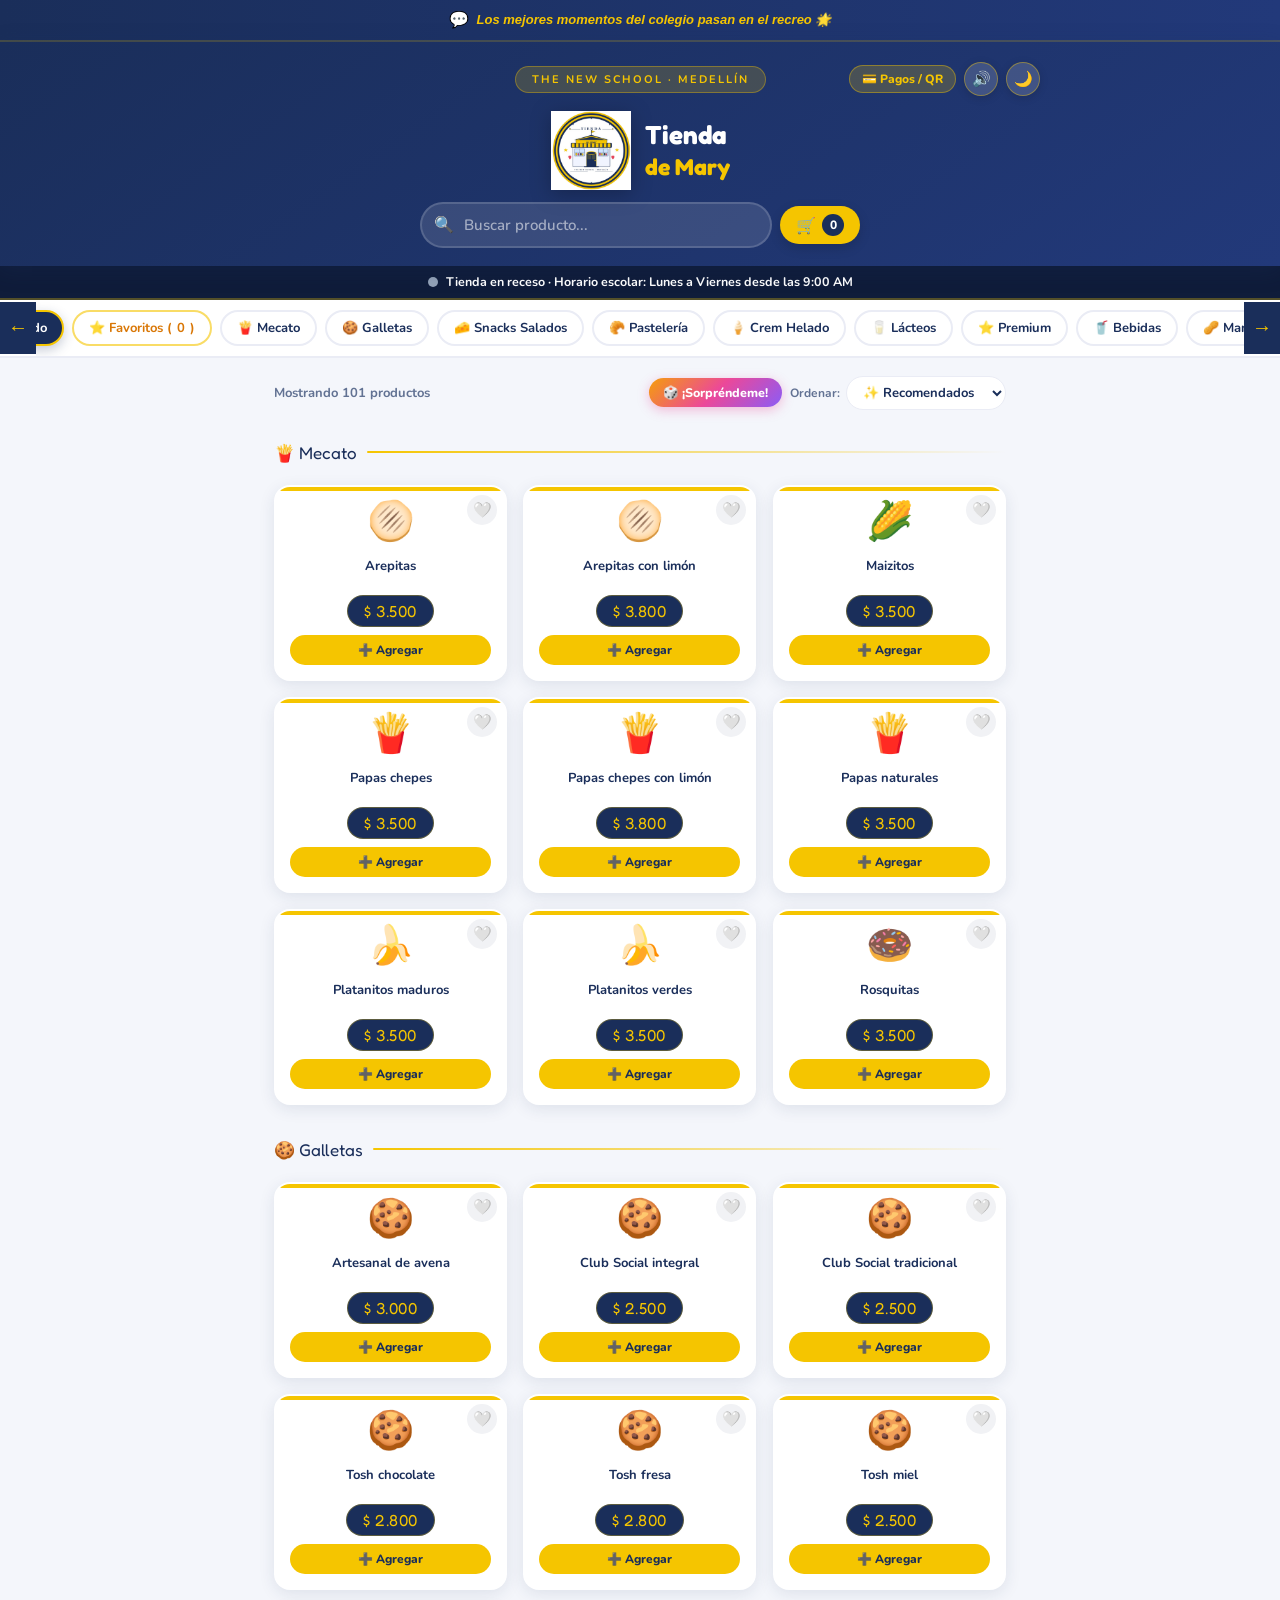
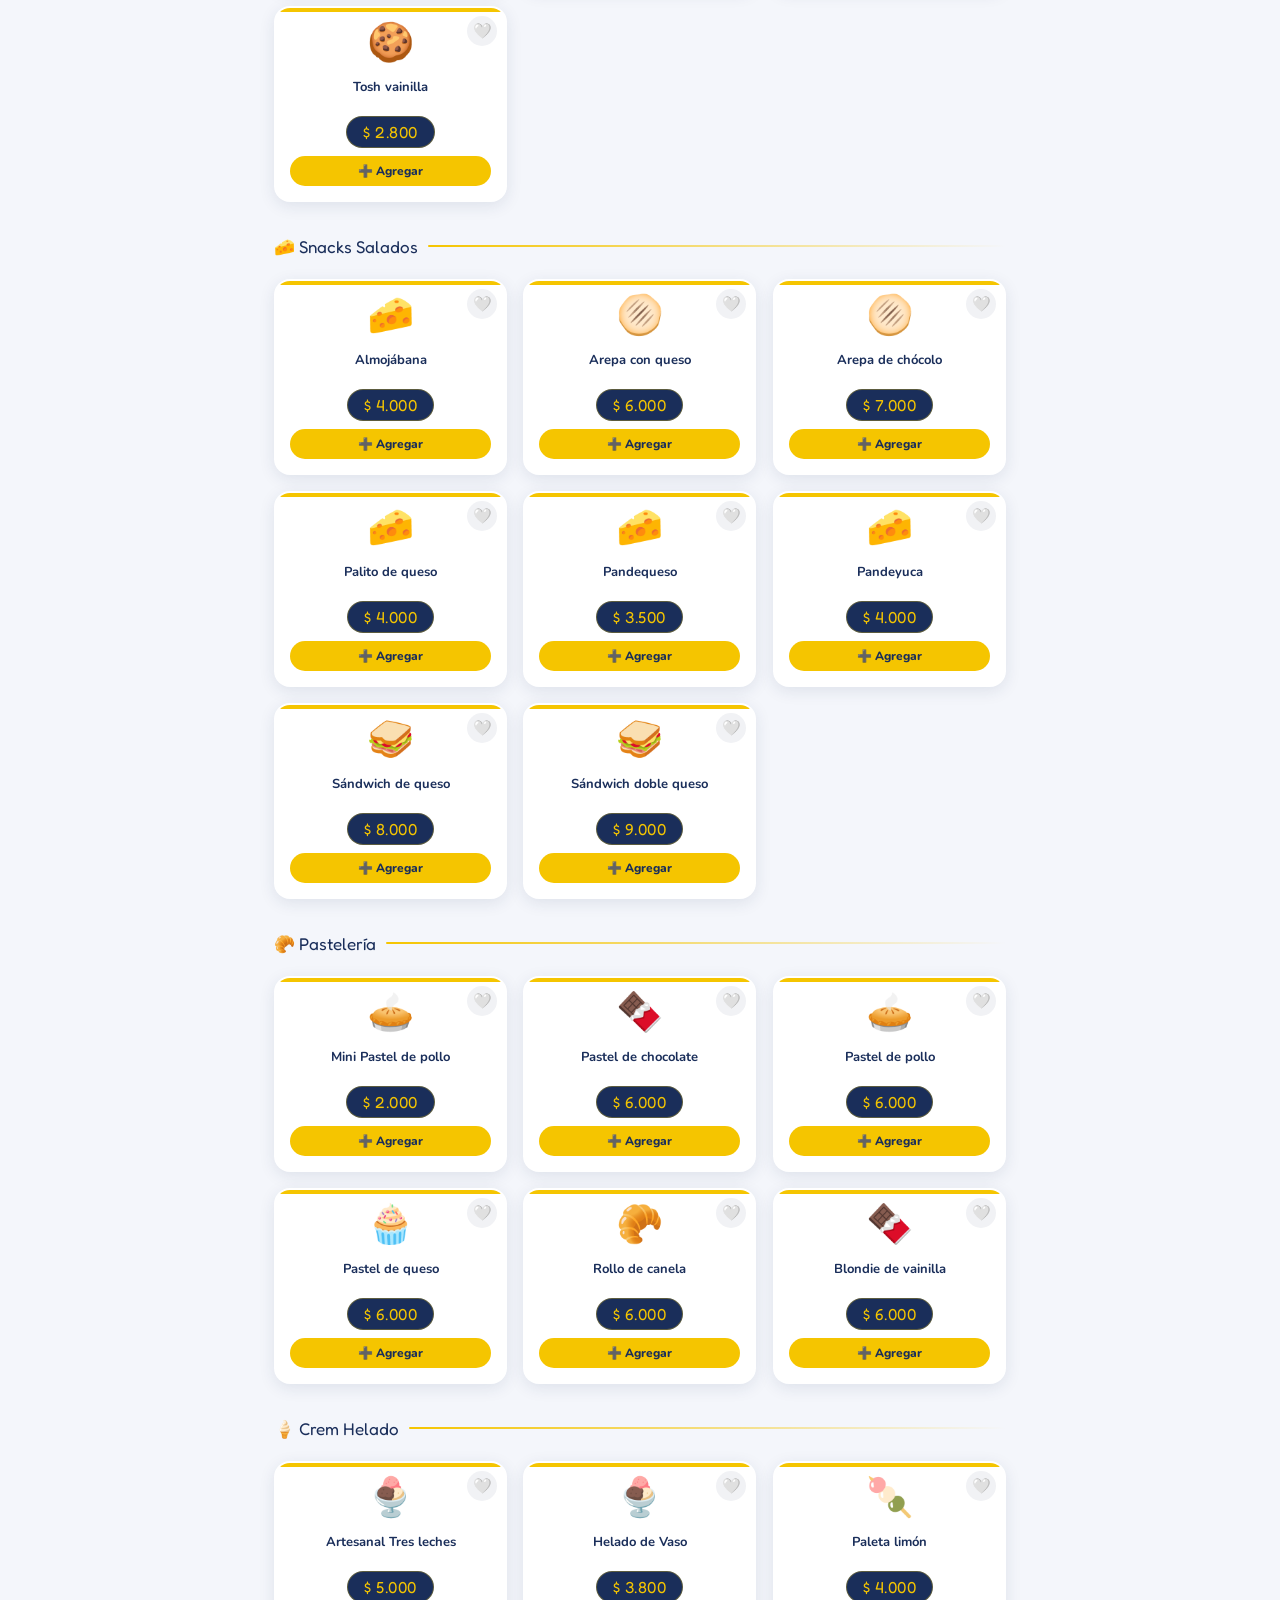
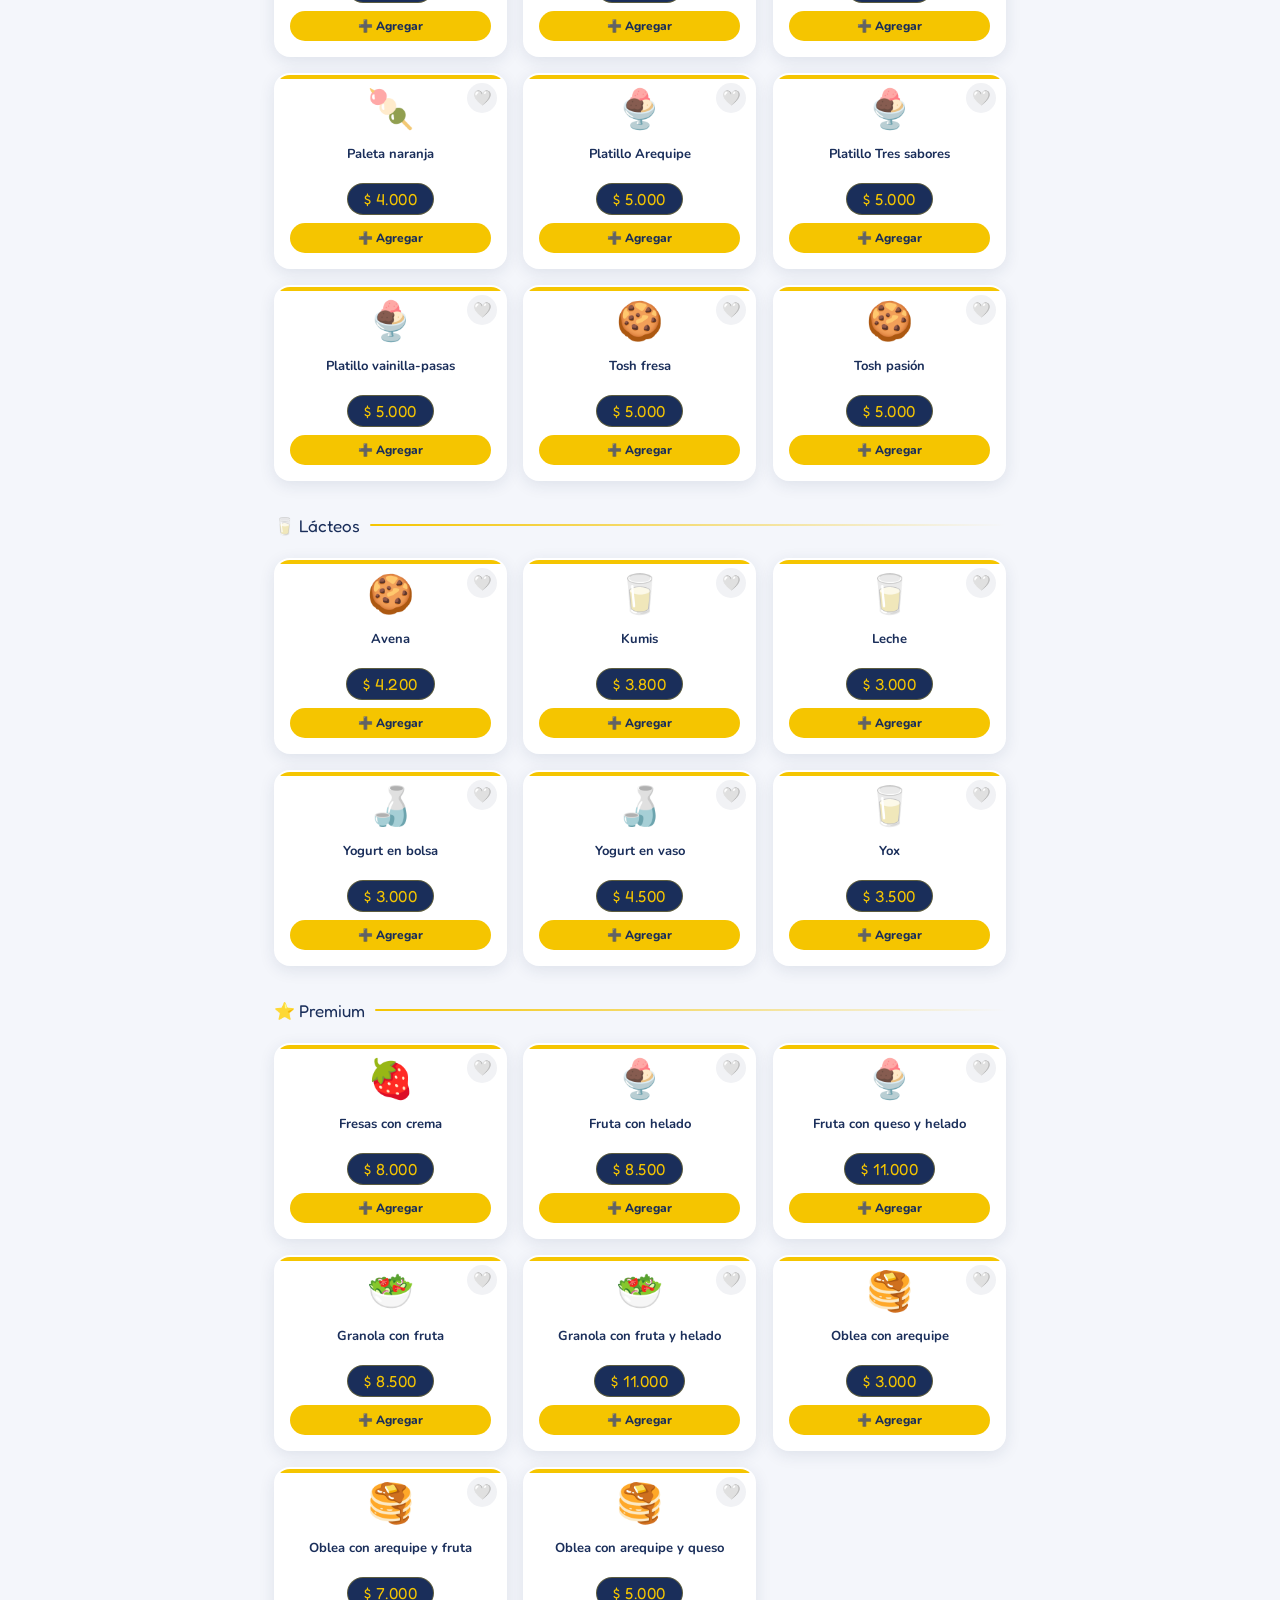
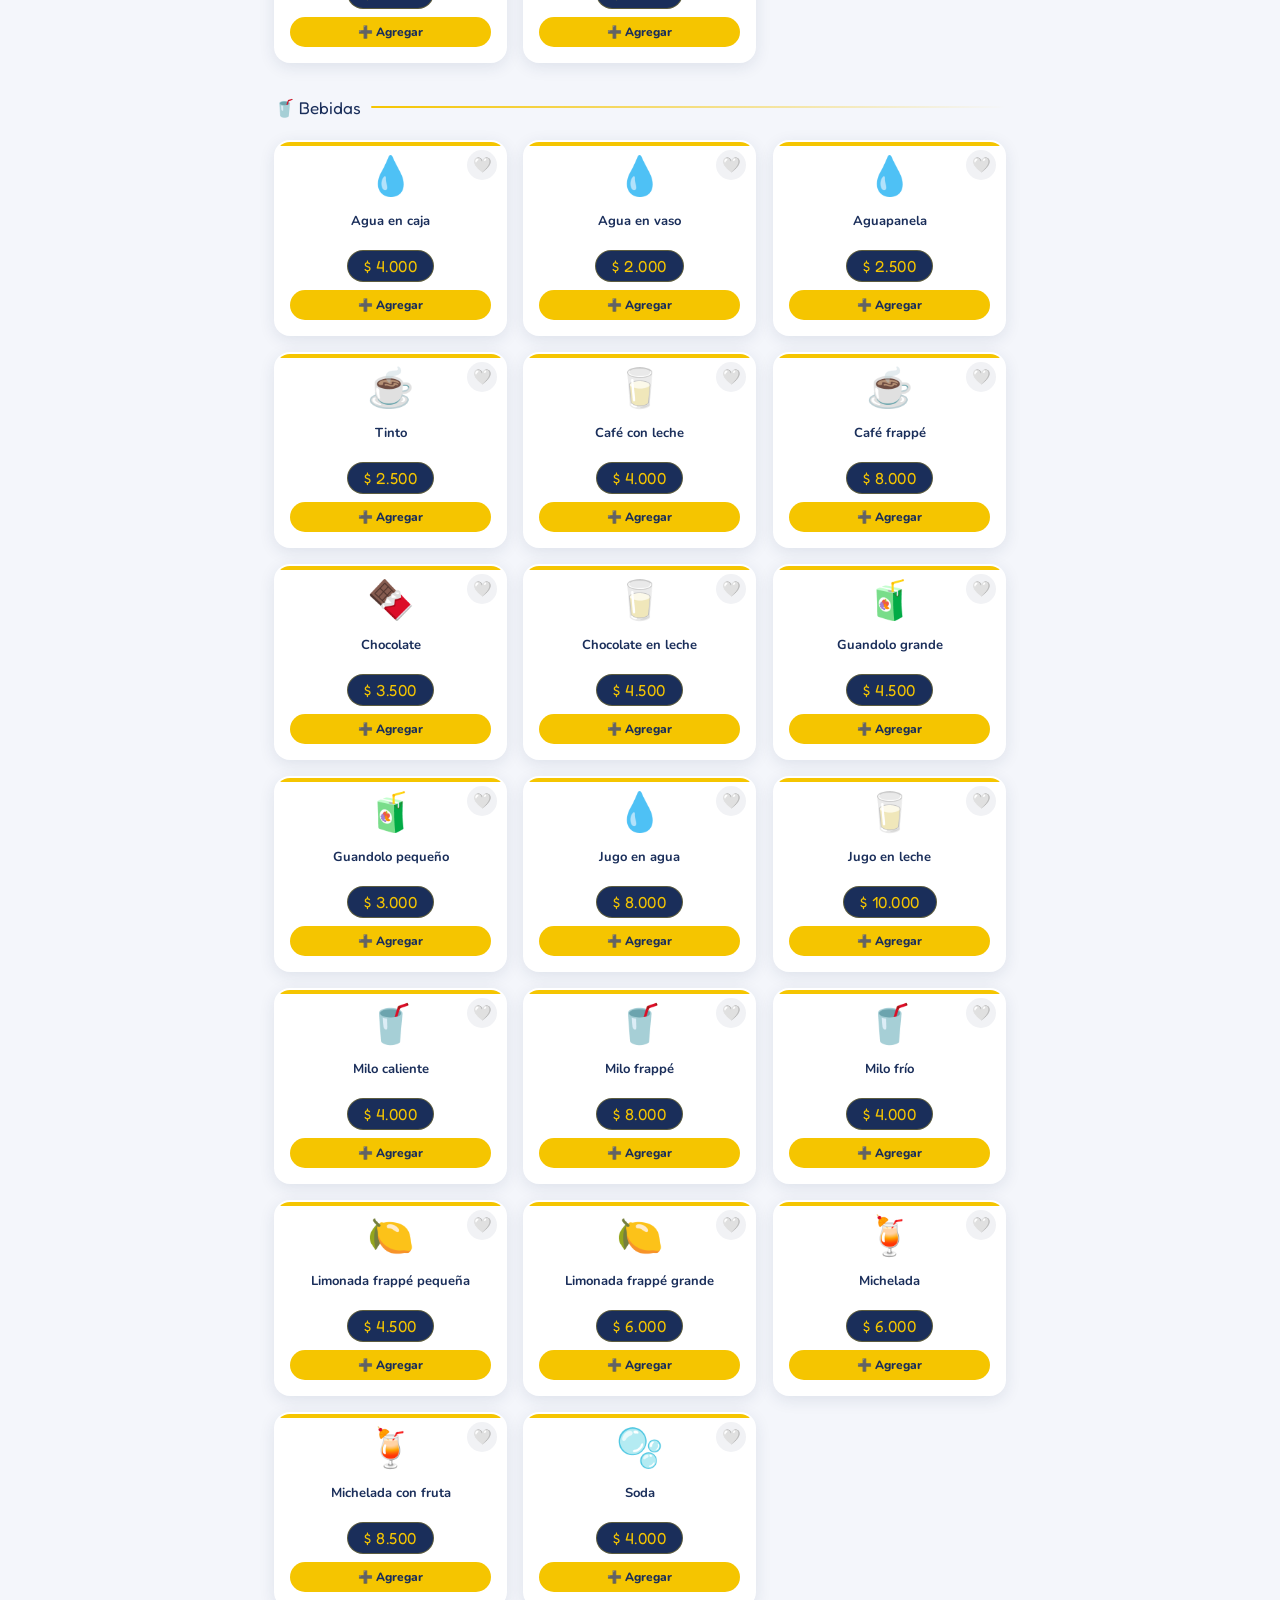
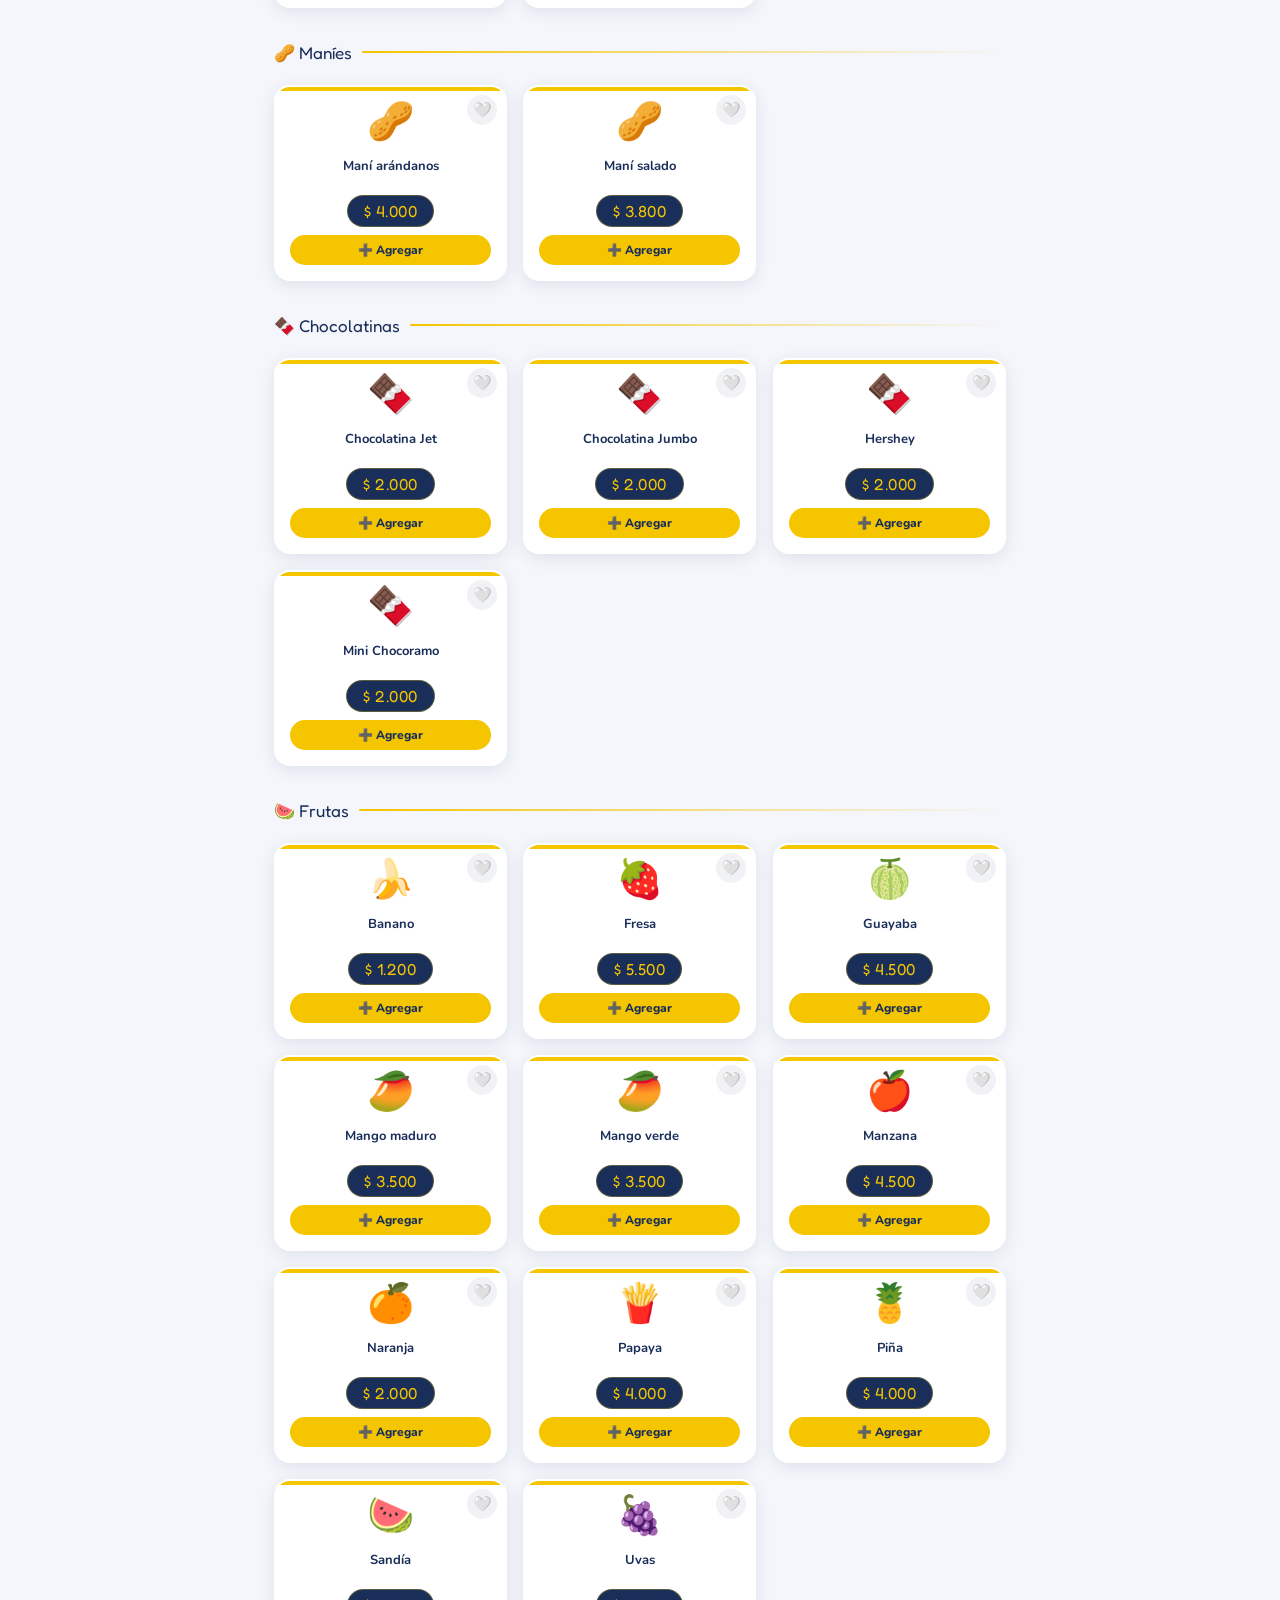
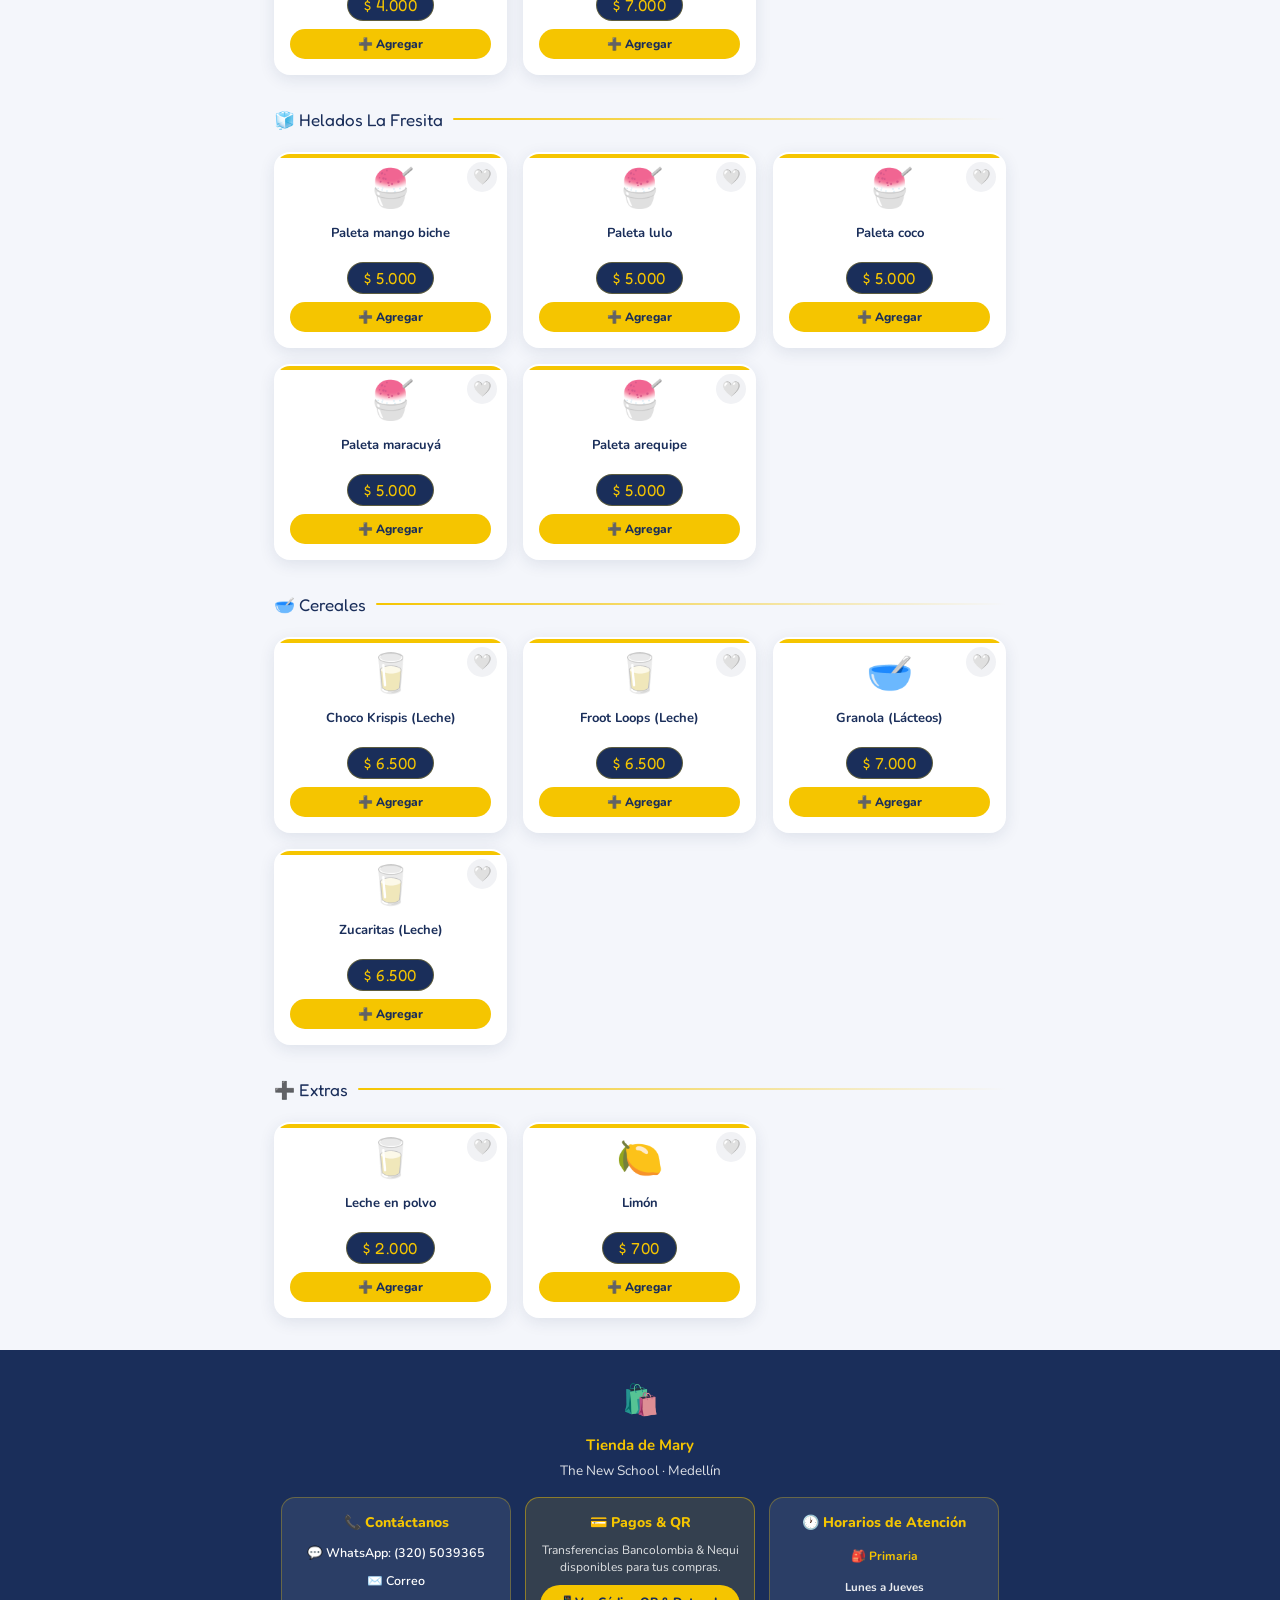
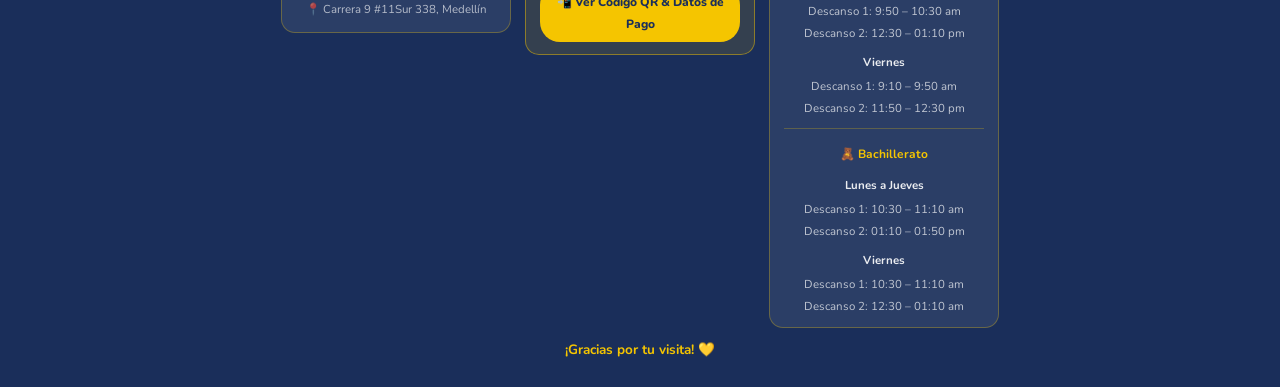
==== commit b53223b5: "horario" ====
--- a/index.html
+++ b/index.html
@@ -240,16 +240,6 @@
       <div class="footer-contact">
         <p class="footer-contact-title">🕐 Horarios de Atención</p>
 
-        <p class="footer-schedule-sub">🧸 Preescolar</p>
-        <p class="footer-schedule-days">Lunes a Jueves</p>
-        <p class="footer-schedule-time">Descanso 1: 10:30 – 11:10 am</p>
-        <p class="footer-schedule-time">Descanso 2: 01:10 – 01:50 pm</p>
-        <p class="footer-schedule-days" style="margin-top:5px;">Viernes</p>
-        <p class="footer-schedule-time">Descanso 1: 10:30 – 11:10 am</p>
-        <p class="footer-schedule-time">Descanso 2: 12:30 – 01:10 am</p>
-
-        <div class="footer-schedule-divider"></div>
-
         <p class="footer-schedule-sub">🎒 Primaria</p>
         <p class="footer-schedule-days">Lunes a Jueves</p>
         <p class="footer-schedule-time">Descanso 1: 9:50 – 10:30 am</p>
@@ -257,6 +247,17 @@
         <p class="footer-schedule-days" style="margin-top:5px;">Viernes</p>
         <p class="footer-schedule-time">Descanso 1: 9:10 – 9:50 am</p>
         <p class="footer-schedule-time">Descanso 2: 11:50 – 12:30 pm</p>
+
+        <div class="footer-schedule-divider"></div>
+
+        <p class="footer-schedule-sub">🧸 Bachillerato</p>
+        <p class="footer-schedule-days">Lunes a Jueves</p>
+        <p class="footer-schedule-time">Descanso 1: 10:30 – 11:10 am</p>
+        <p class="footer-schedule-time">Descanso 2: 01:10 – 01:50 pm</p>
+        <p class="footer-schedule-days" style="margin-top:5px;">Viernes</p>
+        <p class="footer-schedule-time">Descanso 1: 10:30 – 11:10 am</p>
+        <p class="footer-schedule-time">Descanso 2: 12:30 – 01:10 am</p>
+        
       </div>
 
     </div>
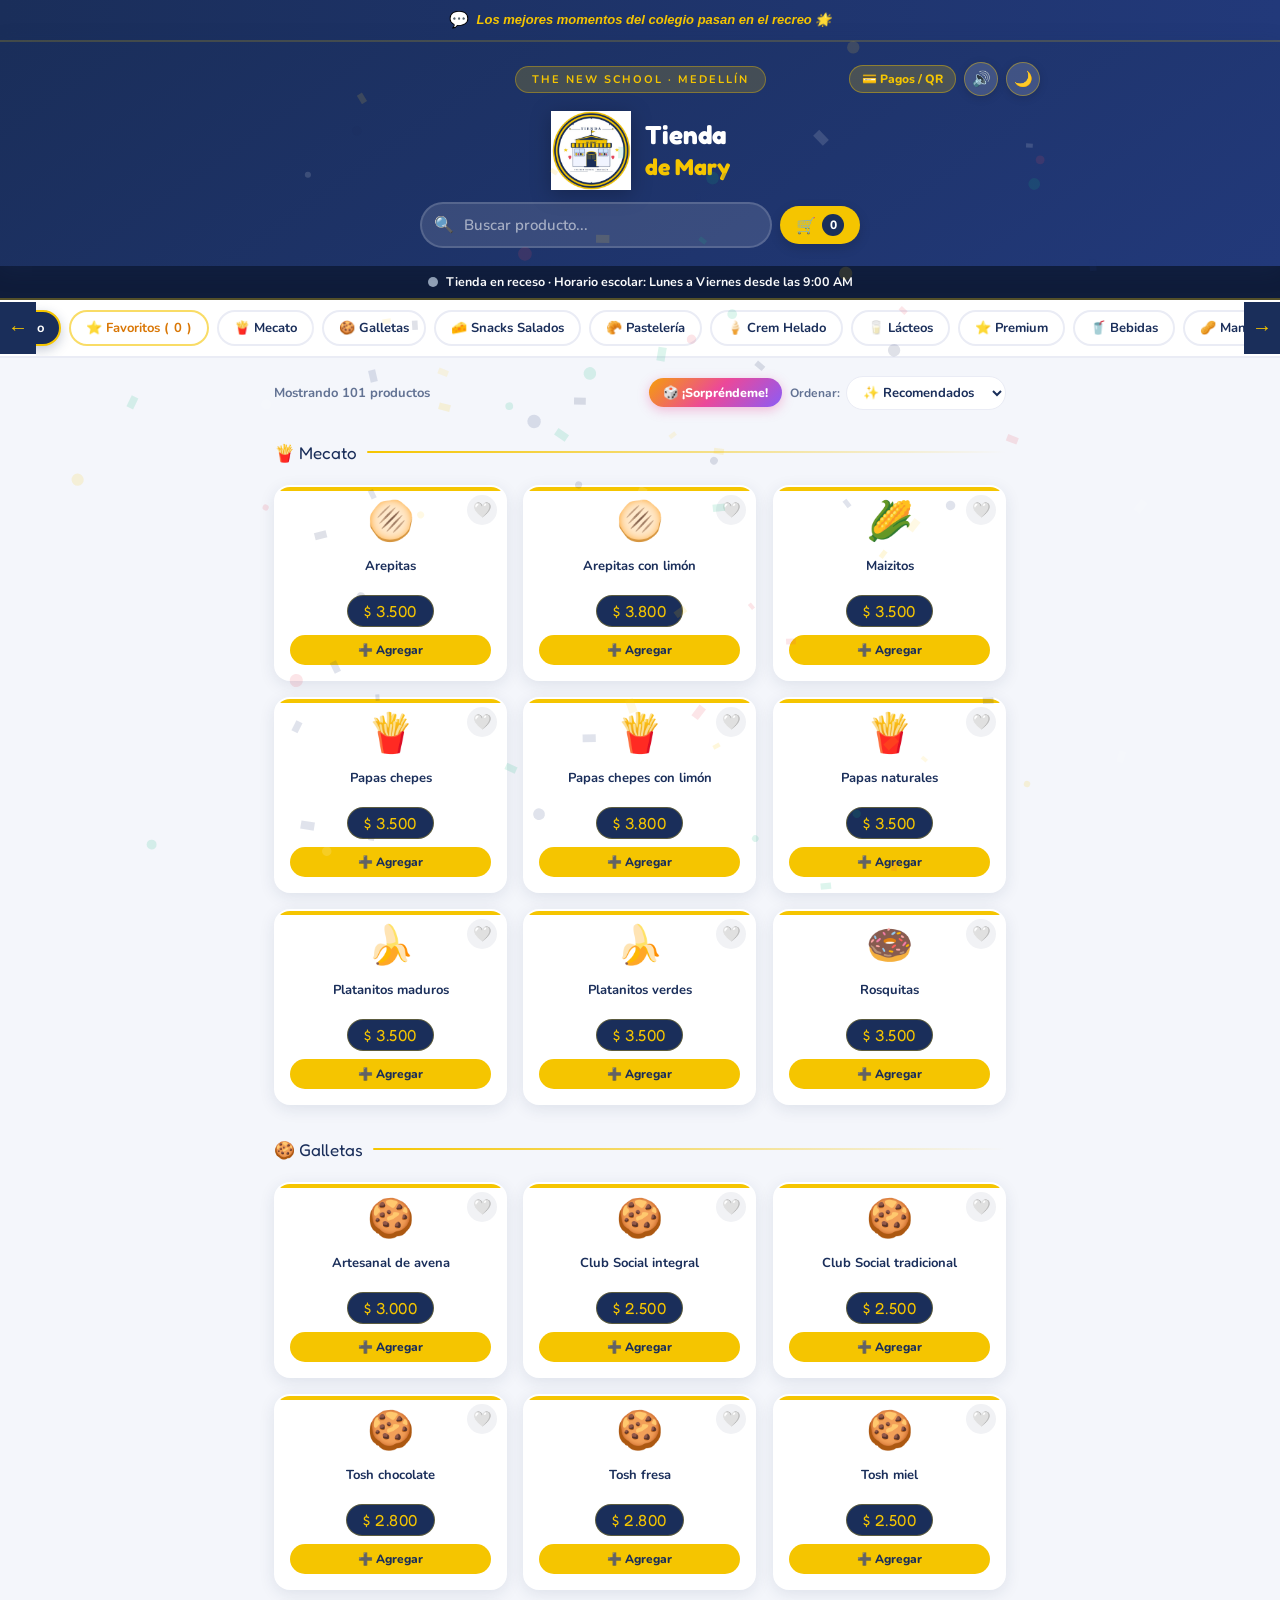
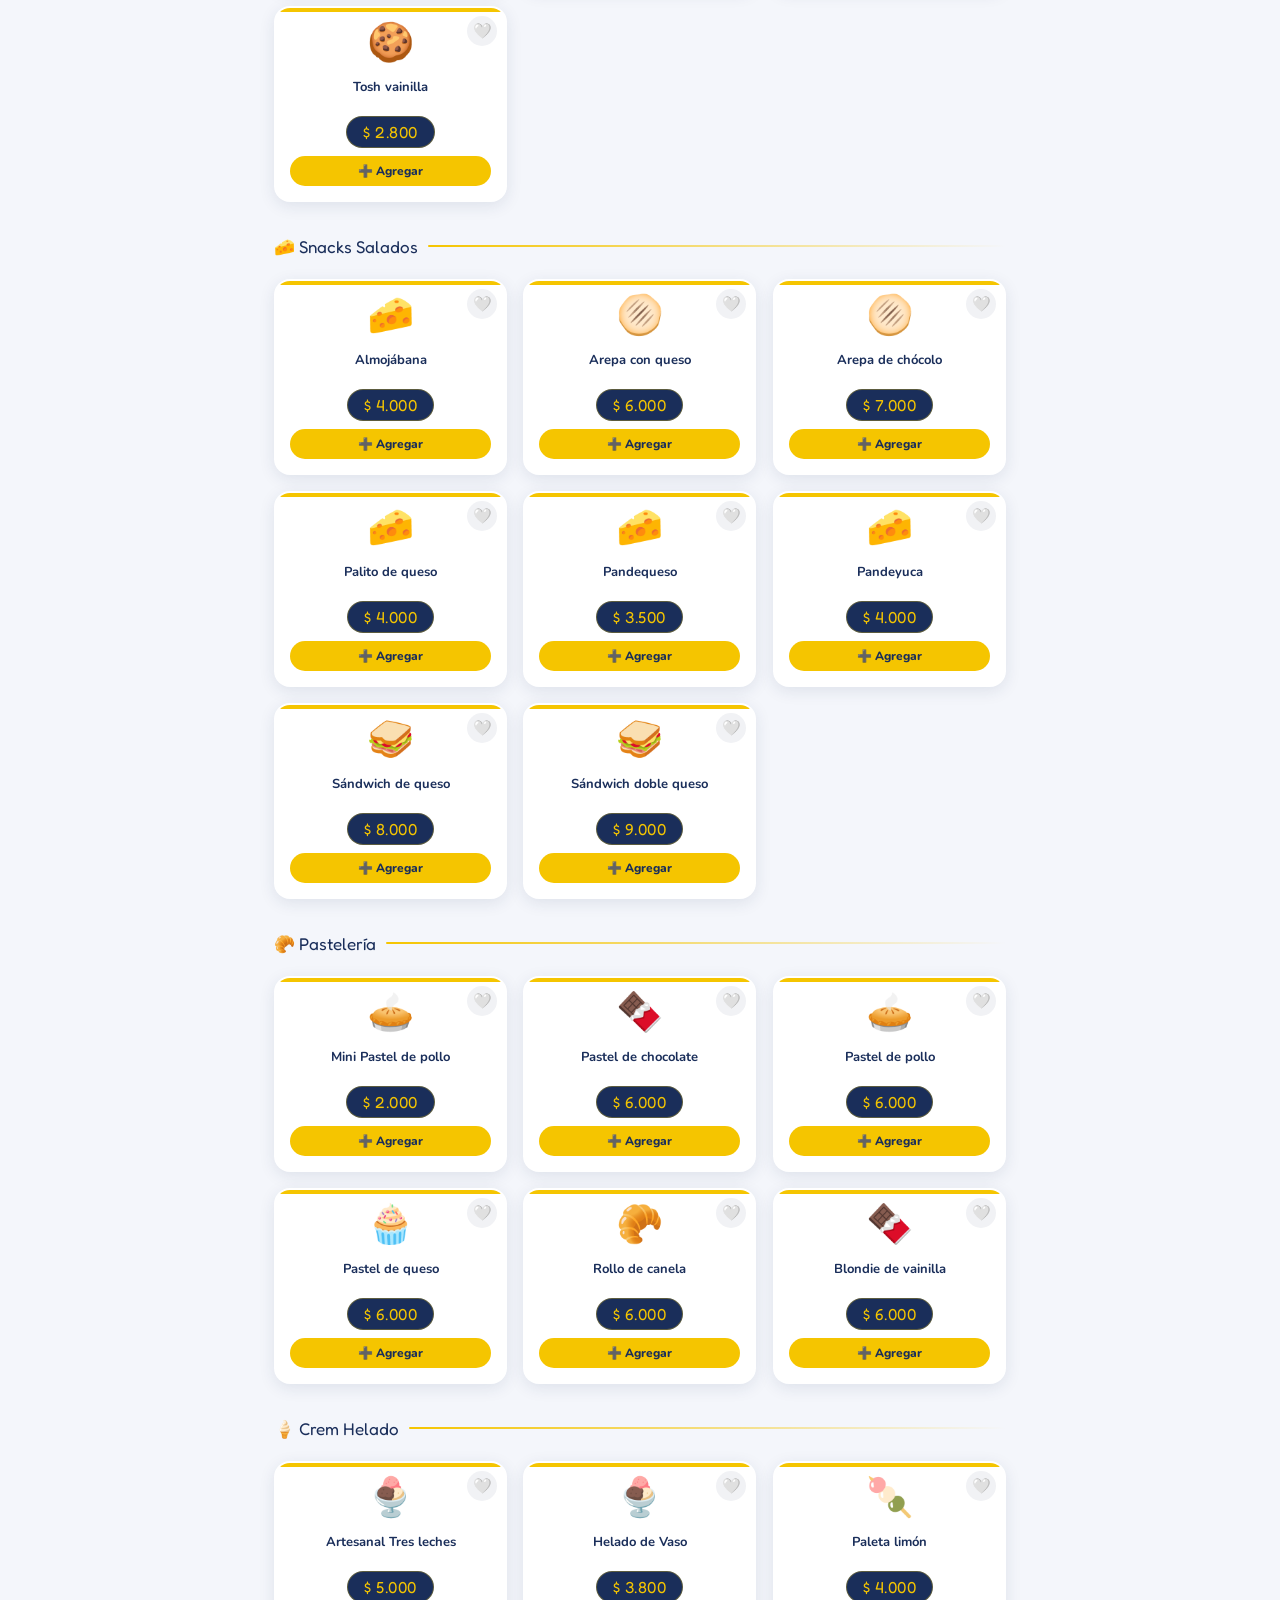
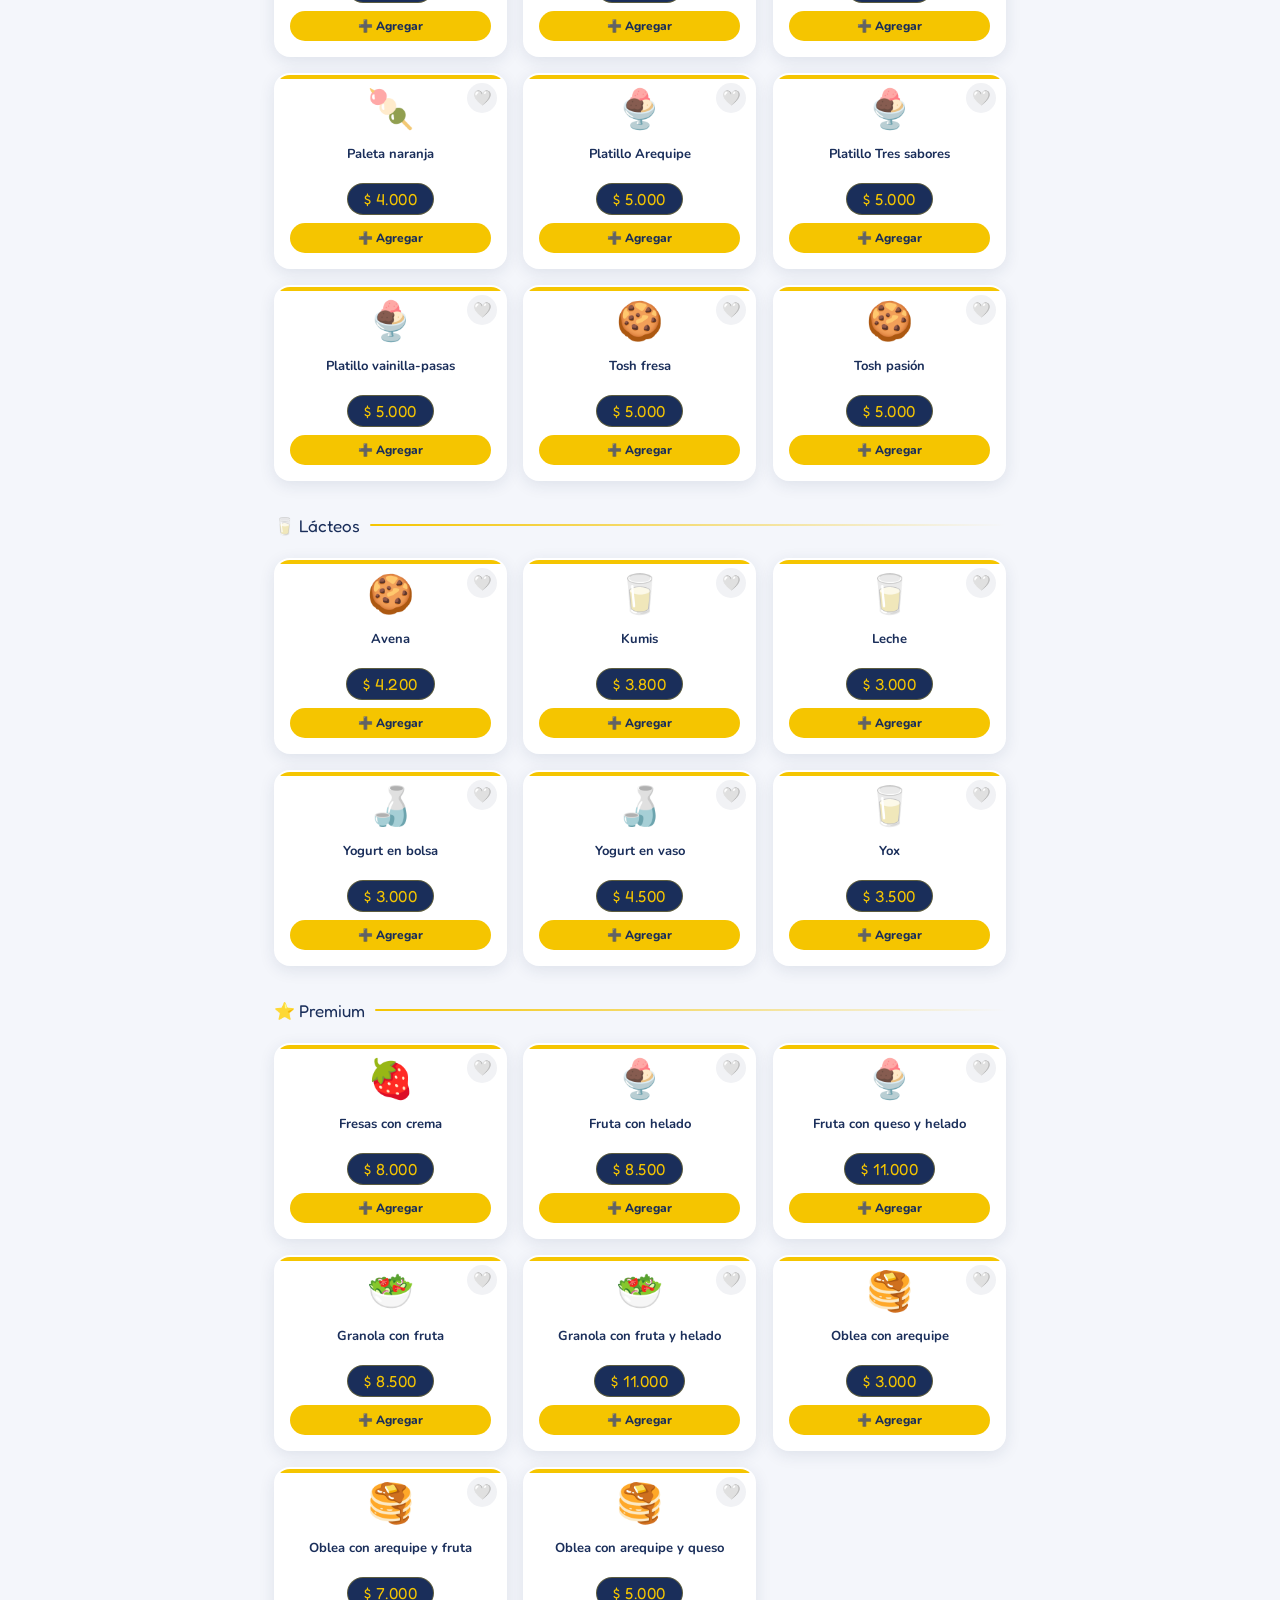
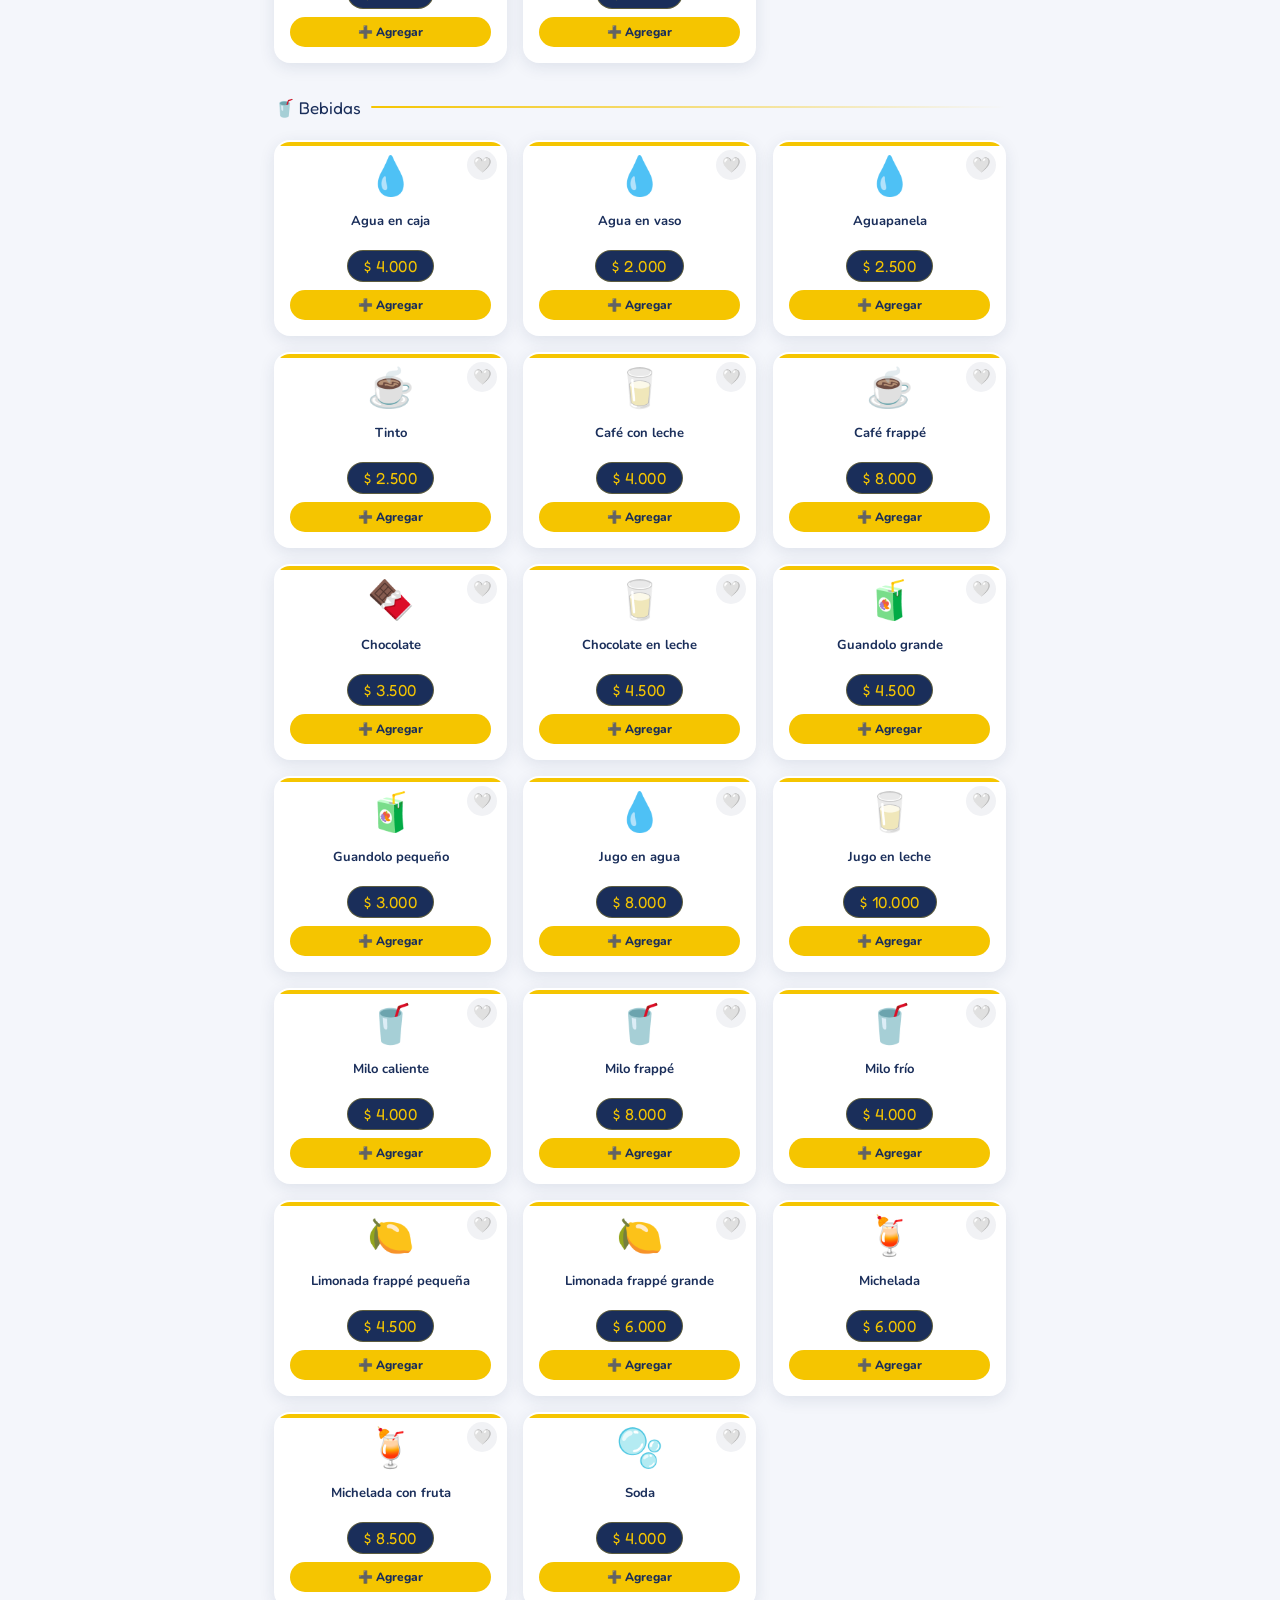
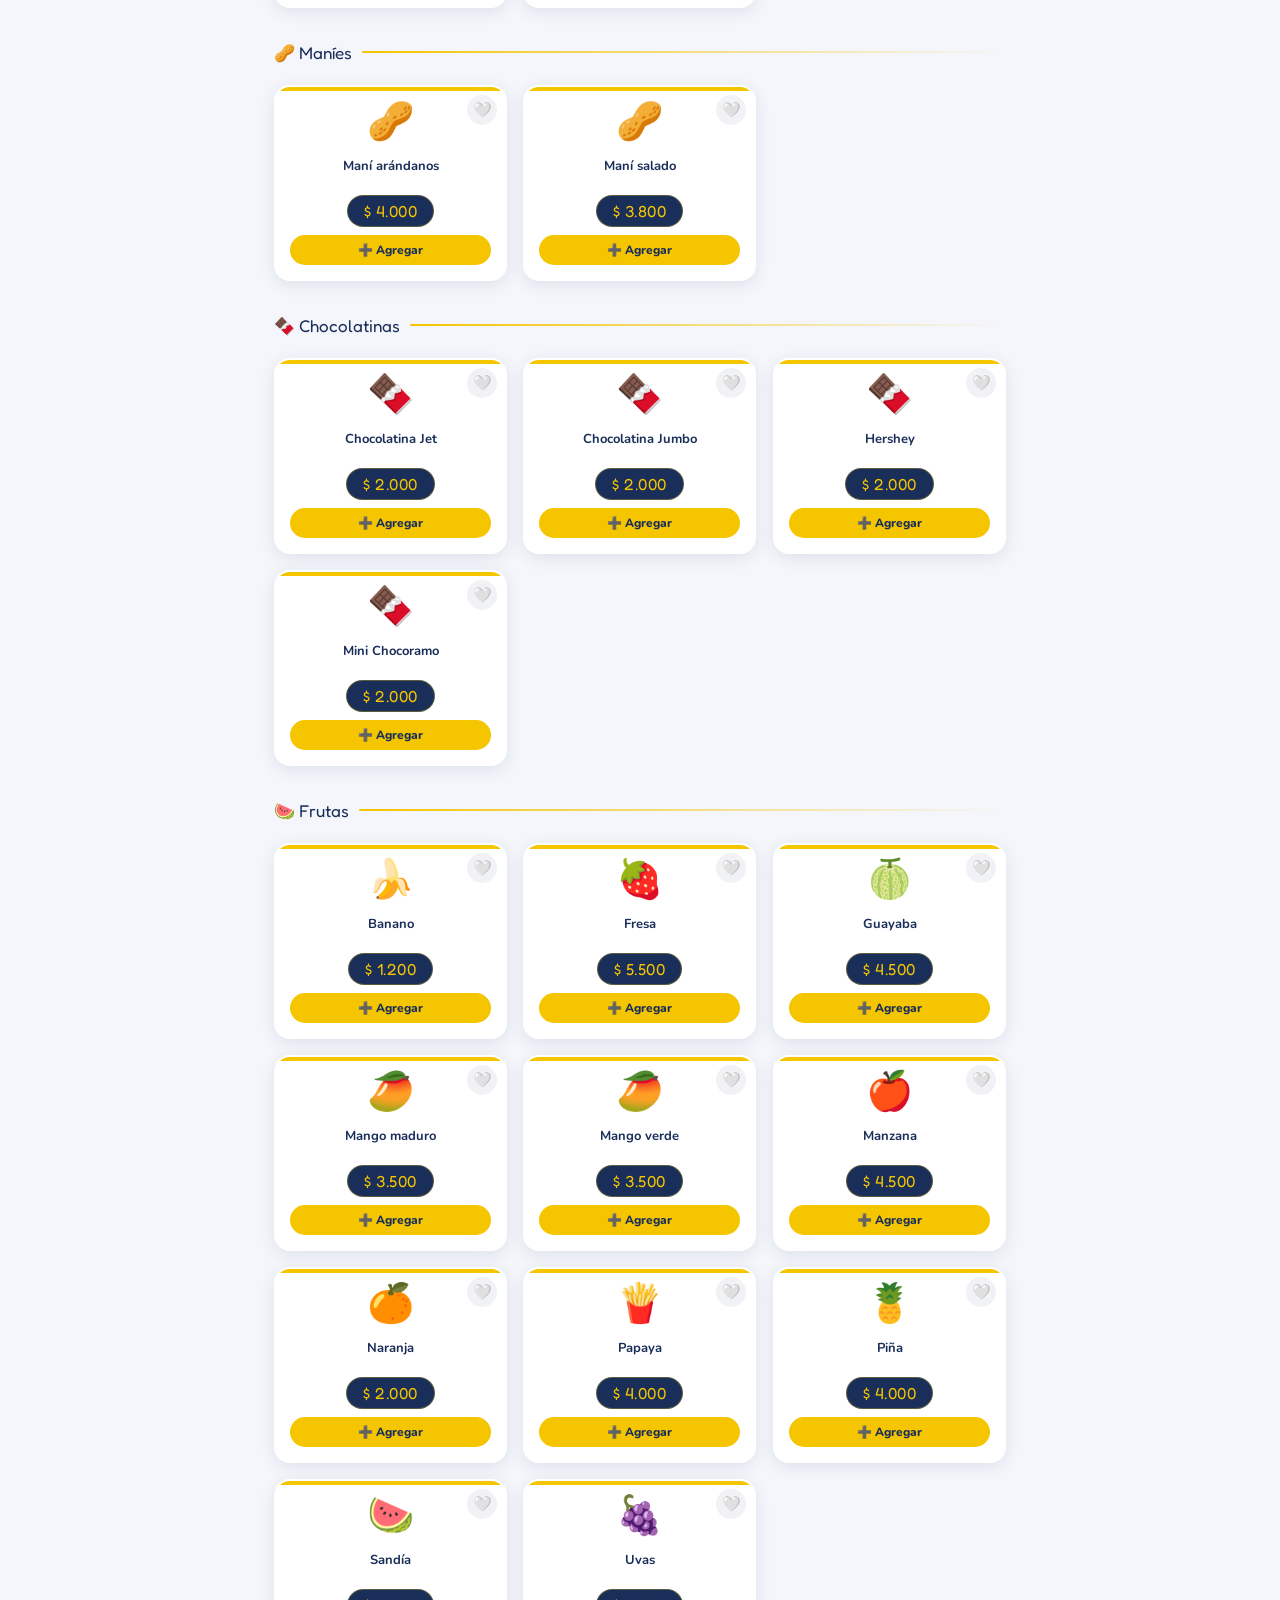
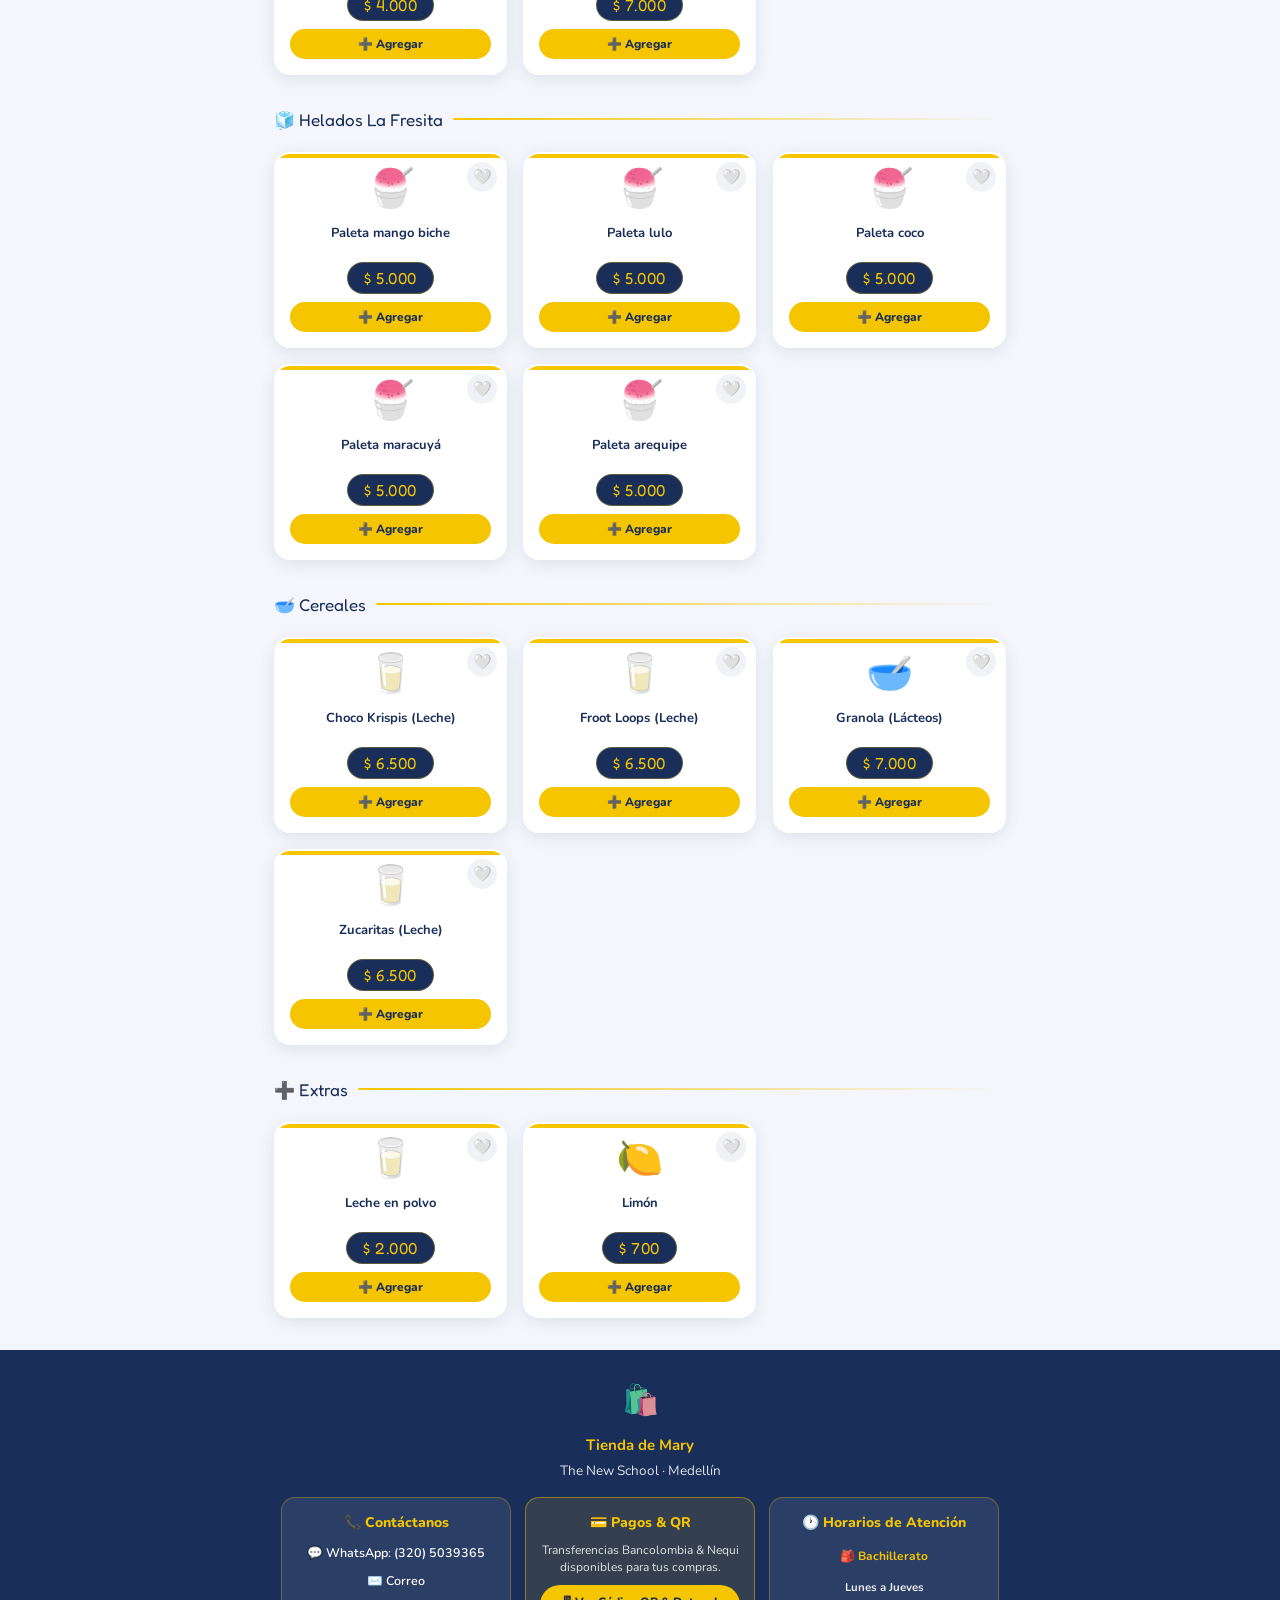
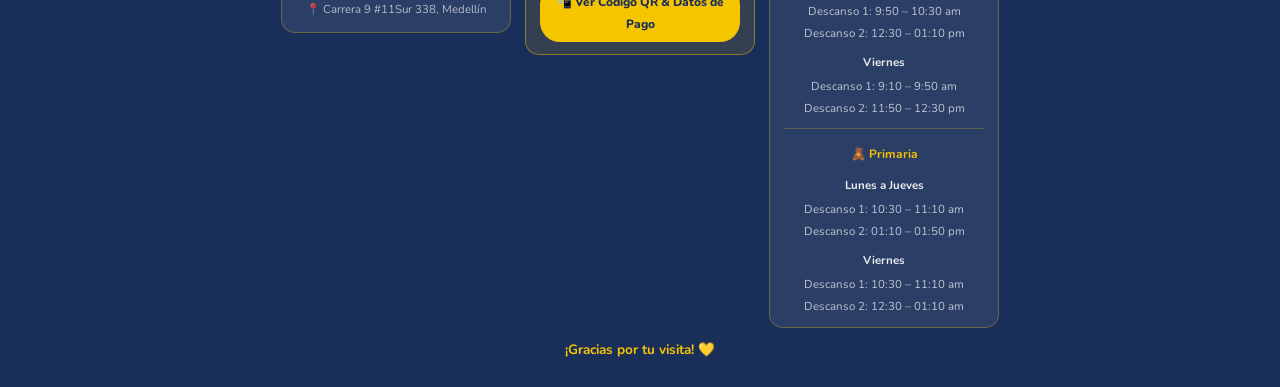
==== commit 3a45731f: "hora" ====
--- a/index.html
+++ b/index.html
@@ -240,7 +240,7 @@
       <div class="footer-contact">
         <p class="footer-contact-title">🕐 Horarios de Atención</p>
 
-        <p class="footer-schedule-sub">🎒 Primaria</p>
+        <p class="footer-schedule-sub">🎒 Bachillerato</p>
         <p class="footer-schedule-days">Lunes a Jueves</p>
         <p class="footer-schedule-time">Descanso 1: 9:50 – 10:30 am</p>
         <p class="footer-schedule-time">Descanso 2: 12:30 – 01:10 pm</p>
@@ -250,7 +250,7 @@
 
         <div class="footer-schedule-divider"></div>
 
-        <p class="footer-schedule-sub">🧸 Bachillerato</p>
+        <p class="footer-schedule-sub">🧸 Primaria</p>
         <p class="footer-schedule-days">Lunes a Jueves</p>
         <p class="footer-schedule-time">Descanso 1: 10:30 – 11:10 am</p>
         <p class="footer-schedule-time">Descanso 2: 01:10 – 01:50 pm</p>
